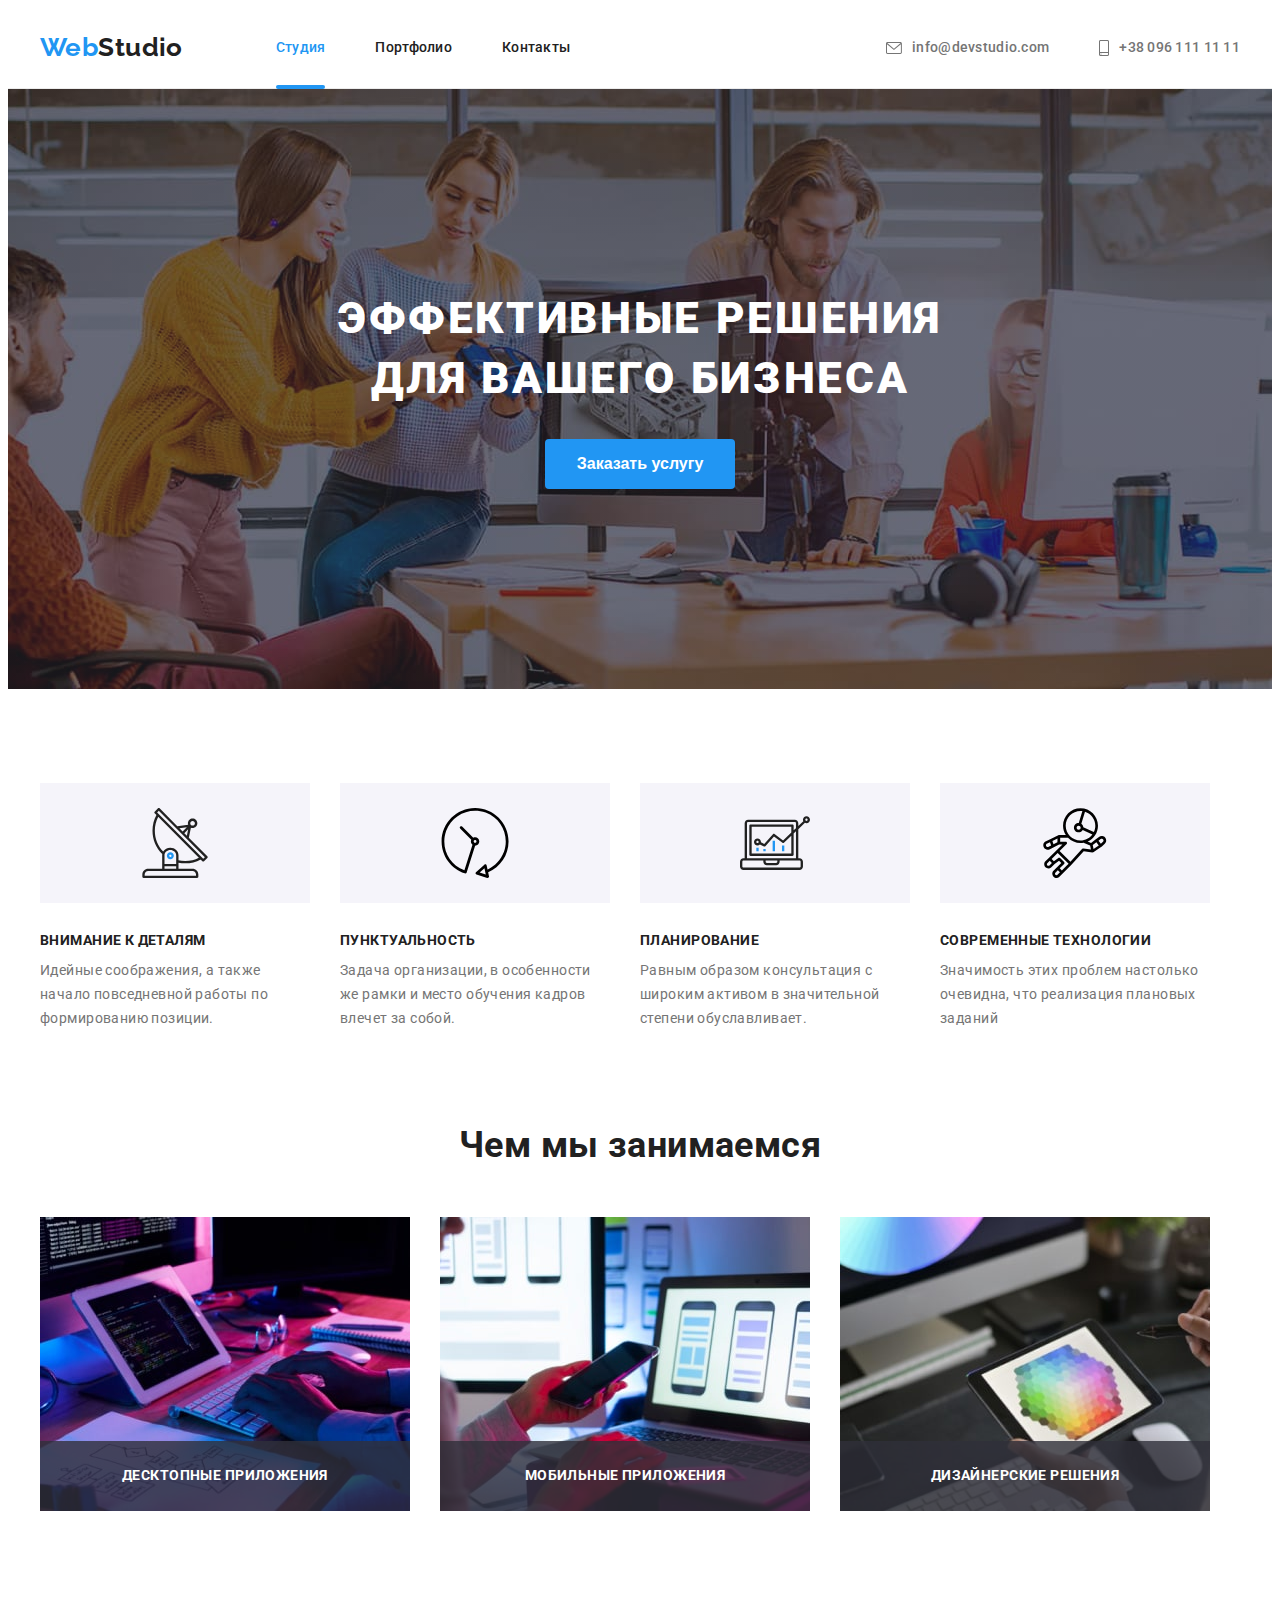
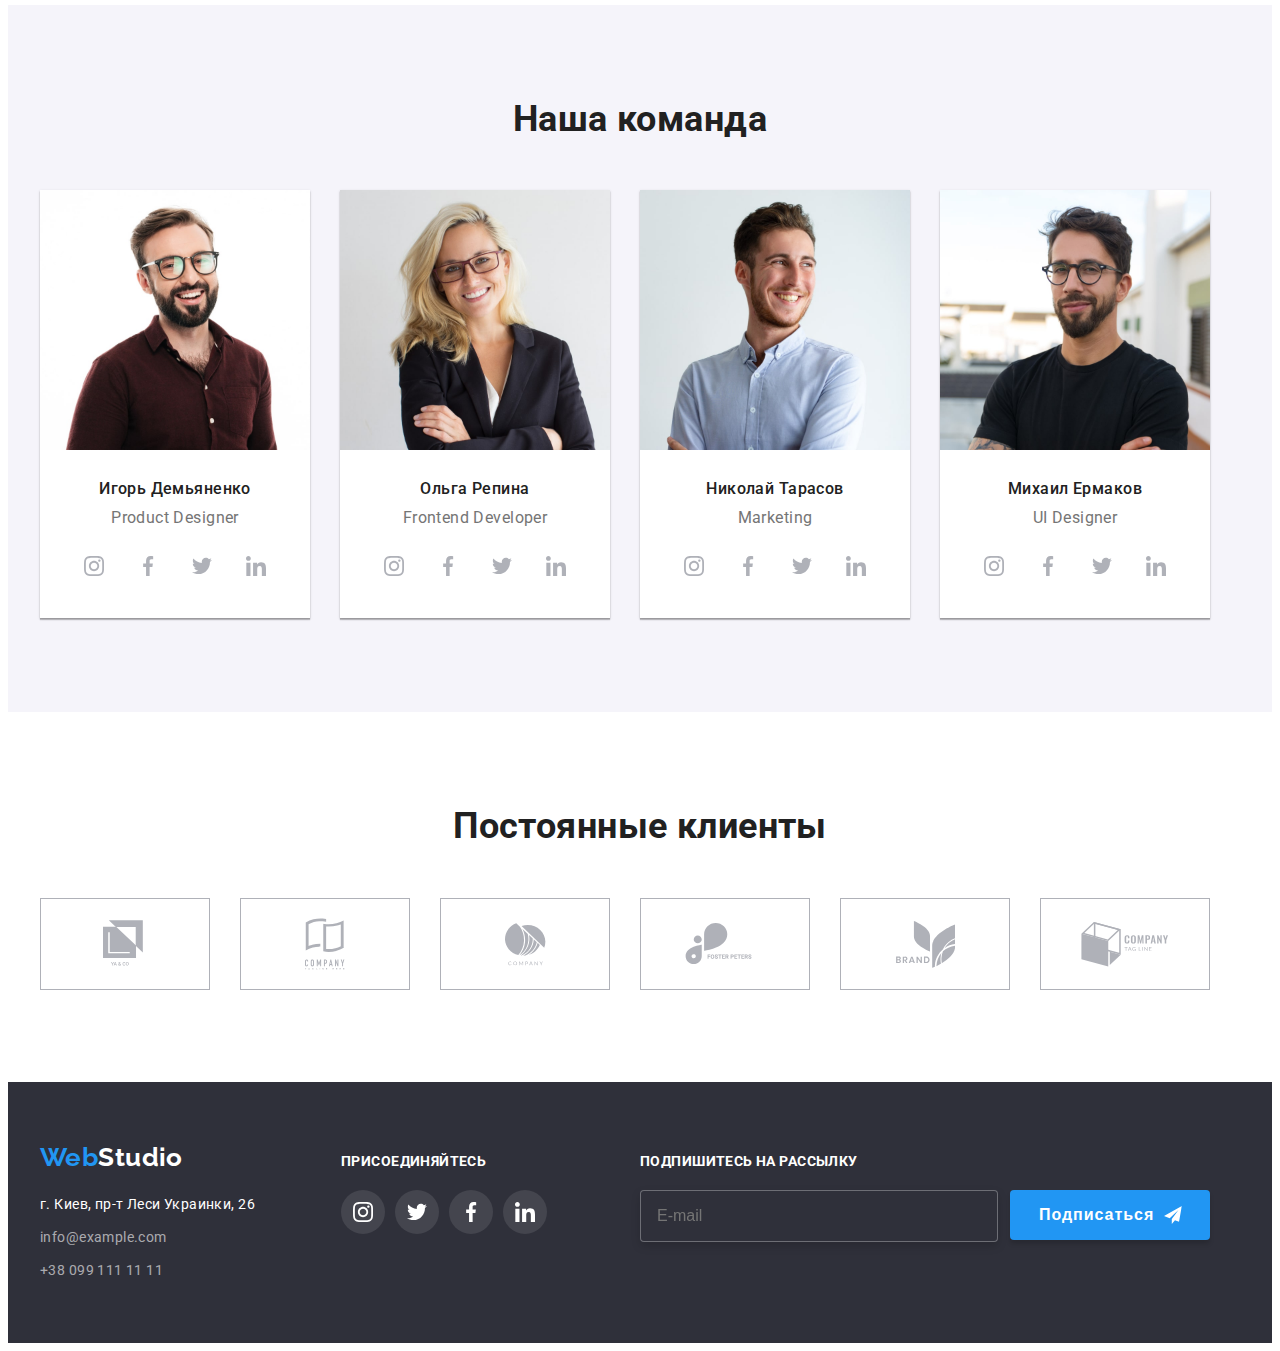
==== index.html @ d93d2fc7 "beginning" ====
<!DOCTYPE html>
<html lang="ru">
  <head>
    <meta charset="UTF-8" />
    <meta name="viewport" content="width=device-width, initial-scale=1.0" />
    <title>Studio</title>
    <link rel="preconnect" href="https://fonts.gstatic.com" />

    <link
      href="https://fonts.googleapis.com/css2?family=Raleway:wght@700&family=Roboto:wght@400;500;700;900&display=swap"
      rel="stylesheet"
    />
    <link
      rel="stylesheet"
      href="https://cdnjs.cloudflare.com/ajax/libs/modern-normalize/1.0.0/modern-normalize.css"
      integrity="sha512-Zx6MlUMKSVJoQ+83OwhdILe8cSEsCzfqThJd7J/VA2UrK6Ctj85p+xzqfyuNXE5B1k25uUdmJ2OzItbBy9GHAQ=="
      crossorigin="anonymous"
    />
    <link rel="stylesheet" href="./css/styles.css" />
  </head>
  <body>
    <header class="header">
      <div class="container common-line">
        <nav class="line">
          <a href="" class="logo">Web<span class="logo-studio">Studio</span></a>
          <ul class="site-nav list">
            <li class="items position">
              <a href="./index.html" class="link active item underline"
                >Студия</a
              >
            </li>
            <li class="items">
              <a href="./portfolio.html" class="link active">Портфолио</a>
            </li>
            <li class="items"><a href="" class="link active">Контакты</a></li>
          </ul>
        </nav>

        <ul class="address-header list">
          <li class="items">
            <a href="mailto:info@devstudio.com" class="address active">
              <svg class="envelope-icon">
                <use href="./svgoptimized/sprite.svg#icon-envelope-hover"></use>
              </svg>
              info@devstudio.com</a
            >
          </li>

          <li class="items">
            <a href="tel:+380961111111" class="address active">
              <svg class="amartphone-icon">
                <use href="./svgoptimized/sprite.svg#icon-smartphone"></use>
              </svg>
              +38 096 111 11 11</a
            >
          </li>
        </ul>
      </div>
    </header>

    <main>
      <!--секция  герой-->
      <div class="overlay">
        <section class="hero">
          <div class="container">
            <div class="hero-padding">
              <h1 class="hero-title">Эффективные решения для вашего бизнеса</h1>

              <button type="button" class="button" data-modal-open>
                Заказать услугу
              </button>
            </div>
          </div>
        </section>
      </div>

      <!--секция со скрытым заголовком/преимущества-->
      <section class="section">
        <div class="container">
          <h2 class="section-title hide">Преимущества</h2>
          <ul class="list features flex-advantage">
            <li class="list-adv">
              <div class="antenna">
                <svg class="antenna-size">
                  <use href="./svgoptimized/sprite.svg#icon-antenna-1"></use>
                </svg>
              </div>
              <h3 class="section-list">Внимание к деталям</h3>
              <p class="content content-advantages">
                Идейные соображения, а также начало повседневной работы по
                формированию позиции.
              </p>
            </li>
            <li class="list-adv">
              <div class="vector">
                <svg class="vector-size">
                  <use href="./svgoptimized/sprite.svg#icon-Vector"></use>
                </svg>
              </div>
              <h3 class="section-list">Пунктуальность</h3>
              <p class="content content-advantages">
                Задача организации, в особенности же рамки и место обучения
                кадров влечет за собой.
              </p>
            </li>
            <li class="list-adv">
              <div class="diagram">
                <svg class="diagram-size">
                  <use href="./svgoptimized/sprite.svg#icon-diagram-1"></use>
                </svg>
              </div>
              <h3 class="section-list">Планирование</h3>
              <p class="content content-advantages">
                Равным образом консультация с широким активом в значительной
                степени обуславливает.
              </p>
            </li>
            <li class="list-adv">
              <div class="Group">
                <svg class="Group-size">
                  <use href="./svgoptimized/sprite.svg#icon-Group"></use>
                </svg>
              </div>
              <h3 class="section-list">Современные технологии</h3>
              <p class="content content-advantages">
                Значимость этих проблем настолько очевидна, что реализация
                плановых заданий
              </p>
            </li>
          </ul>
        </div>
      </section>

      <!--секция,чем мы занимаемся в картинках-->
      <section class="section box-img">
        <div class="container">
          <h2 class="section-title">Чем мы занимаемся</h2>

          <ul class="list features skills">
            <li class="skills-img">
              <div class="before-skills">
                <img
                  src="./imagesoptimized/skills1-min.jpg"
                  alt="набор разметки"
                  width="370"
                />
                <div class="thumb-skills">
                  <h3 class="project-skills">Десктопные приложения</h3>
                </div>
              </div>
            </li>
            <li class="skills-img">
              <div class="before-skills">
                <img
                  src="./imagesoptimized/skills2-min.jpg"
                  alt="оплата услуг через приложение"
                  width="370"
                />
                <div class="thumb-skills">
                  <h3 class="project-skills">Мобильные приложения</h3>
                </div>
              </div>
            </li>
            <li class="skills-img">
              <div class="before-skills">
                <img
                  src="./imagesoptimized/skills3-min.jpg"
                  alt="практика с помощью планшета"
                  width="370"
                />
                <div class="thumb-skills">
                  <h3 class="project-skills">Дизайнерские решения</h3>
                </div>
              </div>
            </li>
          </ul>
        </div>
      </section>

      <!--секция-наша комманда-->
      <section class="section bgc">
        <div class="container">
          <h2 class="section-title">Наша команда</h2>
          <ul class="list features team-flex">
            <li class="team">
              <img
                src="./imagesoptimized/ourteam1-min.jpg"
                alt="Игорь Демьяненко"
                width="270"
              />

              <div class="team-content">
                <h3 class="section-list name">Игорь Демьяненко</h3>
                <p class="content proffesion">Product Designer</p>
                <ul class="network-flex">
                  <li class="margin-flex">
                    <a class="master-flex" href="">
                      <svg class="size-flex">
                        <use
                          href="./svgoptimized/sprite.svg#icon-instagram-2"
                        ></use>
                      </svg>
                    </a>
                  </li>

                  <li class="margin-flex">
                    <a class="master-flex" href="">
                      <svg class="size-flex">
                        <use
                          href="./svgoptimized/sprite.svg#icon-facebook-1"
                        ></use>
                      </svg>
                    </a>
                  </li>

                  <li class="margin-flex">
                    <a class="master-flex" href="">
                      <svg class="size-flex">
                        <use
                          href="./svgoptimized/sprite.svg#icon-twitter-1"
                        ></use>
                      </svg>
                    </a>
                  </li>

                  <li class="margin-flex">
                    <a class="master-flex" href="">
                      <svg class="size-flex">
                        <use
                          href="./svgoptimized/sprite.svg#icon-linkedin-1"
                        ></use>
                      </svg>
                    </a>
                  </li>
                </ul>
              </div>
            </li>

            <li class="team">
              <img
                src="./imagesoptimized/ourteam2-min.jpg"
                alt="Ольга Репина"
                width="270"
              />
              <div class="team-content">
                <h3 class="section-list name">Ольга Репина</h3>
                <p class="content proffesion">Frontend Developer</p>
                <ul class="network-flex">
                  <li class="margin-flex">
                    <a class="master-flex" href="">
                      <svg class="size-flex">
                        <use
                          href="./svgoptimized/sprite.svg#icon-instagram-2"
                        ></use>
                      </svg>
                    </a>
                  </li>

                  <li class="margin-flex">
                    <a class="master-flex" href="">
                      <svg class="size-flex">
                        <use
                          href="./svgoptimized/sprite.svg#icon-facebook-1"
                        ></use>
                      </svg>
                    </a>
                  </li>

                  <li class="margin-flex">
                    <a class="master-flex" href="">
                      <svg class="size-flex">
                        <use
                          href="./svgoptimized/sprite.svg#icon-twitter-1"
                        ></use>
                      </svg>
                    </a>
                  </li>

                  <li class="margin-flex">
                    <a class="master-flex" href="">
                      <svg class="size-flex">
                        <use
                          href="./svgoptimized/sprite.svg#icon-linkedin-1"
                        ></use>
                      </svg>
                    </a>
                  </li>
                </ul>
              </div>
            </li>

            <li class="team">
              <img
                src="./imagesoptimized/ourteam3-min.jpg"
                alt="Николай Тарасов"
                width="270"
              />
              <div class="team-content">
                <h3 class="section-list name">Николай Тарасов</h3>
                <p class="content proffesion">Marketing</p>
                <ul class="network-flex">
                  <li class="margin-flex">
                    <a class="master-flex" href="">
                      <svg class="size-flex">
                        <use
                          href="./svgoptimized/sprite.svg#icon-instagram-2"
                        ></use>
                      </svg>
                    </a>
                  </li>

                  <li class="margin-flex">
                    <a class="master-flex" href="">
                      <svg class="size-flex">
                        <use
                          href="./svgoptimized/sprite.svg#icon-facebook-1"
                        ></use>
                      </svg>
                    </a>
                  </li>

                  <li class="margin-flex">
                    <a class="master-flex" href="">
                      <svg class="size-flex">
                        <use
                          href="./svgoptimized/sprite.svg#icon-twitter-1"
                        ></use>
                      </svg>
                    </a>
                  </li>

                  <li class="margin-flex">
                    <a class="master-flex" href="">
                      <svg class="size-flex">
                        <use
                          href="./svgoptimized/sprite.svg#icon-linkedin-1"
                        ></use>
                      </svg>
                    </a>
                  </li>
                </ul>
              </div>
            </li>

            <li class="team">
              <img
                src="./imagesoptimized/ourteam4-min.jpg"
                alt="Михаил Ермаков"
                width="270"
              />
              <div class="team-content">
                <h3 class="section-list name">Михаил Ермаков</h3>
                <p class="content proffesion">UI Designer</p>
                <ul class="network-flex">
                  <li class="margin-flex">
                    <a class="master-flex" href="">
                      <svg class="size-flex">
                        <use
                          href="./svgoptimized/sprite.svg#icon-instagram-2"
                        ></use>
                      </svg>
                    </a>
                  </li>

                  <li class="margin-flex">
                    <a class="master-flex" href="">
                      <svg class="size-flex">
                        <use
                          href="./svgoptimized/sprite.svg#icon-facebook-1"
                        ></use>
                      </svg>
                    </a>
                  </li>

                  <li class="margin-flex">
                    <a class="master-flex" href="">
                      <svg class="size-flex">
                        <use
                          href="./svgoptimized/sprite.svg#icon-twitter-1"
                        ></use>
                      </svg>
                    </a>
                  </li>

                  <li class="margin-flex">
                    <a class="master-flex" href="">
                      <svg class="size-flex">
                        <use
                          href="./svgoptimized/sprite.svg#icon-linkedin-1"
                        ></use>
                      </svg>
                    </a>
                  </li>
                </ul>
              </div>
            </li>
          </ul>
        </div>
      </section>

      <!--секция-постоянные клиенты-->
      <section class="section">
        <div class="container">
          <h2 class="section-title">Постоянные клиенты</h2>
          <ul class="clients">
            <li class="clients-icon">
              <a href="" class="clients-flex">
                <svg class="svg-flex" width="44" height="49">
                  <use href="./svgoptimized/sprite.svg#icon-logo-1"></use>
                </svg>
              </a>
            </li>
            <li class="clients-icon">
              <a href="" class="clients-flex">
                <svg class="svg-flex" width="40" height="52">
                  <use href="./svgoptimized/sprite.svg#icon-logo-2"></use>
                </svg>
              </a>
            </li>
            <li class="clients-icon">
              <a href="" class="clients-flex">
                <svg class="svg-flex" width="41" height="43">
                  <use href="./svgoptimized/sprite.svg#icon-logo-3"></use>
                </svg>
              </a>
            </li>
            <li class="clients-icon">
              <a href="" class="clients-flex">
                <svg class="svg-flex" width="80" height="42">
                  <use href="./svgoptimized/sprite.svg#icon-logo-4"></use>
                </svg>
              </a>
            </li>
            <li class="clients-icon">
              <a href="" class="clients-flex">
                <svg class="svg-flex" width="59" height="47">
                  <use href="./svgoptimized/sprite.svg#icon-logo-5"></use>
                </svg>
              </a>
            </li>
            <li class="clients-icon">
              <a href="" class="clients-flex">
                <svg class="svg-flex" width="88" height="45">
                  <use href="./svgoptimized/sprite.svg#icon-logo-6"></use>
                </svg>
              </a>
            </li>
          </ul>
        </div>
      </section>
    </main>

    <!--Футер подвал-->
    <footer class="footer">
      <div class="container">
        <div class="ttl-flex">
          <div class="footer-flex">
            <a href="" class="logo"
              >Web<span class="studio-logo">Studio</span></a
            >
            <address class="adress-footer">
              г. Киев, пр-т Леси Украинки, 26
            </address>
            <ul class="list">
              <li class="item">
                <a href="mailto:info@example.com" class="list-footer"
                  >info@example.com</a
                >
              </li>
              <li class="item">
                <a href="tel:+380991111111" class="list-footer"
                  >+38 099 111 11 11</a
                >
              </li>
            </ul>
          </div>

          <div class="join">
            <p class="footer-join">присоединяйтесь</p>
            <ul class="join-list">
              <li class="join-margin">
                <a href="" class="join-master">
                  <svg class="join-size">
                    <use
                      href="./svgoptimized/sprite.svg#icon-instagram-2"
                    ></use>
                  </svg>
                </a>
              </li>
              <li class="join-margin">
                <a href="" class="join-master">
                  <svg class="join-size">
                    <use href="./svgoptimized/sprite.svg#icon-twitter-1"></use>
                  </svg>
                </a>
              </li>
              <li class="join-margin">
                <a href="" class="join-master">
                  <svg class="join-size">
                    <use href="./svgoptimized/sprite.svg#icon-facebook-1"></use>
                  </svg>
                </a>
              </li>
              <li class="join-margin">
                <a href="" class="join-master">
                  <svg class="join-size">
                    <use href="./svgoptimized/sprite.svg#icon-linkedin-1"></use>
                  </svg>
                </a>
              </li>
            </ul>
          </div>

          <form class="mailing-main">
            <b class="mailing">Подпишитесь на рассылку</b>
            <div class="mailing-flex">
              <input
                type="email"
                name="email"
                placeholder="E-mail"
                class="mailing-form"
              />

              <button type="submit" class="button-mailing">
                Подписаться
                <svg class="icon-mailing" width="24" height="24">
                  <use href="./svgoptimized/sprite.svg#icon-icon-send"></use>
                </svg>
              </button>
            </div>
          </form>
        </div>
      </div>
    </footer>
    <!-- модальное окно -->
    <div class="backdrop is-hidden" data-modal>
      <div class="modal">
        <form class="modal-form">
          <p class="modal-paragraph">Оставьте свои данные, мы вам перезвоним</p>

          <div role="group" class="modal-thumb">
            <div class="field-form">
              <label for="name">Имя</label>
              <div class="position-form">
                <input type="text" name="text" id="name" class="border-form" />
                <svg class="name-form" width="12" height="12">
                  <use href="./svgoptimized/sprite.svg#icon-name-form"></use>
                </svg>
              </div>
            </div>

            <div class="field-form">
              <label for="tel">Телефон</label>
              <div class="position-form">
                <svg class="name-form" width="13" height="13">
                  <use href="./svgoptimized/sprite.svg#icon-phone-form"></use>
                </svg>
                <input type="tel" name="tel" id="tel" class="border-form" />
              </div>
            </div>

            <div class="field-form">
              <label for="email">Почта</label>
              <div class="position-form">
                <svg class="name-form" width="15" height="12">
                  <use href="./svgoptimized/sprite.svg#icon-mail-form"></use>
                </svg>
                <input
                  type="email"
                  name="email"
                  id="email"
                  class="border-form"
                />
              </div>
            </div>

            <div class="field-form">
              <label for="comments">Комментарий</label>
              <textarea
                name="comments"
                id="comments"
                rows="6"
                placeholder="Введите текст"
              ></textarea>
            </div>
          </div>
          <div class="agreement-box">
            <input
              type="checkbox"
              name="agreement"
              class="checkbox"
              id="checkbox"
            />
            <label for="checkbox" class="check-mark">
              Соглашаюсь с рассылкой и принимаю
              <a class="agreement-body">Условия договора</a></label
            >
          </div>

          <div class="button-container">
            <button type="submit" class="button-form">Отправить</button>
          </div>
        </form>

        <button class="modal-close" data-modal-close>
          <svg class="close-color" width="18" height="18">
            <use
              href="./svgoptimized/sprite.svg#icon-close-black-18dp-2-1"
            ></use>
          </svg>
        </button>
      </div>
    </div>
    <script src="./js/modal.js"></script>
  </body>
</html>
---- css/styles.css ----
/* ++цвет основного текста  #212121; */
/* ++вторичный текст серый <p>, мейл+тел #757575; */
/*++ адрес прозрачность rgba(255, 255, 255, 0.6); */
/* ++цвет основной надписи белый H1  #FFFFFF; */
/* ++ акцент голубой #2196F3; */
/* ++ вторичный темно-серый background  #2F303A; */
/*  ++вторичный белый background (шапка) #FFFFFF; */
/*  вторичный почти белый background #F5F4FA; */
/*  ++основной background  бело-серый #E5E5E5; */

:root {
  --primary-text-color: #212121;
  --secondary-text-color: #757575;
  --transparent-gray: rgba(255, 255, 255, 0.6);
  --white-hero-color: #ffffff;
  --accent-color: #2196f3;
  --primary-background-wg: #e5e5e5;
  --secondary-bgc-gray: #2f303a;
  --secondary-bgc-white: #ffffff;
  --secondary-bgc-halfwhite: #f5f4fa;
  --border: #ececec;
  --portfolio-border: #eeeeee;
  --hero-bgc-color: #c4c4c4;
  --network-color: #afb1b8;
  --skills-bgc-position: rgba(47, 48, 58, 0.8);
  --form-border-color: rgba(33, 33, 33, 0.2);
  --placeholder-color: rgba(117, 117, 117, 0.5);
  --border-mailing-color: rgba(255, 255, 255, 0.3);

  --backdrop: rgba(0, 0, 0, 0.2);
  --thumb-overlay-color: rgba(33, 150, 243, 0.9);
  --timing-function: cubic-bezier(0.4, 0, 0.2, 1);
}

body {
  background-color: var(--white-hero-color);
  color: var(--primary-text-color);
  font-family: Roboto, sans-serif;
  letter-spacing: 0.03em;
  font-weight: normal;
  font-size: 14px;
}

img {
  display: block;
  max-width: 100%;
  height: auto;
  /* overflow: hidden; */
}

/* подчеркивание */
a {
  text-decoration: none;
}

/* стилизация хедер */
.header {
  background-color: var(--white-hero-color);
}

/* Logo */
.logo {
  color: var(--accent-color);
  font-family: Raleway, sans-serif;
  font-weight: bold;
  font-size: 26px;
  line-height: 1.19;
  display: inline-block;
}
/* сброс точек в списке + margin/padding */
.list {
  list-style: none;
  padding: 0;
  margin: 0;
}

/* навигация сайта, список контактов+span STUDIO */
.site-nav .link,
.logo-studio {
  color: var(--primary-text-color);
}

.list .address {
  color: var(--secondary-text-color);
}

/* flex navigation */
.site-nav {
  display: flex;
  margin-left: 93px;
}

.line {
  display: flex;
}

.site-nav .items {
  margin-right: 50px;
}

.site-nav .items:last-child {
  margin-right: 0;
}

.site-nav .link,
.list .address {
  padding-top: 32px;
  padding-bottom: 32px;
  display: block;

  font-weight: 500;
  line-height: 1.14;
  letter-spacing: 0.02em;
}

.list .active {
  transition-property: color;
  transition-duration: 250ms;
  transition-timing-function: var(--timing-function);
}

.list .active:hover,
.list .active:focus {
  color: var(--accent-color);
}

/* link underline-header */

.position {
  position: relative;
}

.underline::after {
  content: '';
  position: absolute;
  left: 0;
  bottom: -1px;
  display: block;
  width: 100%;
  height: 4px;
  border-radius: 2px;
  background-color: var(--accent-color);
  opacity: 1;

  transition-property: opacity;
  transition-duration: 250ms;
  transition-timing-function: var(--timing-function);
}

/* flex address */
.address-header {
  display: flex;
  margin-left: auto;
  align-items: center;
}

.common-line {
  display: flex;
  align-items: center;
}

.items > .address {
  display: flex;
  align-items: center;
}

.address-header .items {
  margin-right: 50px;
}

.address-header .items:last-child {
  margin-right: 0;
}

.header .item {
  color: var(--accent-color);
}

.border {
  border: 1px solid var(--border);
}
.envelope-icon {
  height: 12px;
  width: 16px;
  margin-right: 10px;
  fill: currentColor;
}

.amartphone-icon {
  height: 16px;
  width: 10px;
  margin-right: 10px;
  fill: currentColor;
}

/* Hero */
.hero {
  padding-top: 200px;
  padding-bottom: 200px;
}

.hero-padding {
  width: 696px;
  text-align: center;
  margin-left: auto;
  margin-right: auto;
}

/* оформление фона Героя */
.overlay {
  height: 600px;
  max-width: 1600px;
  margin-left: auto;
  margin-right: auto;
  background-position: center;
  background-size: cover;
  background-image: linear-gradient(
      to right,
      rgba(54, 56, 67, 0.4),
      rgba(54, 56, 67, 0.4)
    ),
    url('../imagesoptimized/hero\ img.jpg');
  background-color: var(--hero-bgc-color);
  border-top: 1px solid var(--border);
}

/* модальное окно и форма */

.backdrop {
  position: fixed;
  top: 0;
  left: 0;

  width: 100%;
  height: 100%;
  opacity: 1;

  background-color: var(--backdrop);

  transition-property: opacity;
  transition-duration: 250ms;
  transition-timing-function: var(--timing-function);
}

.backdrop.is-hidden {
  opacity: 0;
  pointer-events: none;
}

.modal {
  position: absolute;
  top: 50%;
  left: 50%;
  transform: translate(-50%, -50%) scale(1);

  min-width: 528px;
  min-height: 581px;
  background-color: var(--white-hero-color);
  box-shadow: 0px 1px 3px rgba(0, 0, 0, 0.12), 0px 1px 1px rgba(0, 0, 0, 0.14),
    0px 2px 1px rgba(0, 0, 0, 0.2);
  border-radius: 4px;

  transition-property: transform;
  transition-duration: 250ms;
  transition-timing-function: var(--timing-function);
}

.backdrop.is-hidden .modal {
  transform: scale(0.8) translate(-50%, -50%);
}

.modal-close {
  display: flex;
  justify-content: center;
  align-items: center;

  position: fixed;
  top: 0;
  right: 0;

  width: 30px;
  height: 30px;
  margin-left: auto;
  margin-top: 8px;
  margin-right: 8px;
  border-radius: 50px;
  border: 1px solid rgba(0, 0, 0, 0.1);
  background-color: var(--white-hero-color);
  cursor: pointer;
}

.close-color {
  transition-property: fill;
  transition-duration: 250ms;
  transition-timing-function: var(--timing-function);
}

.close-color:hover,
.close-color:focus {
  fill: var(--accent-color);
}

.modal-form {
  padding: 46px 40px 35px 40px;
}

.modal-thumb {
  width: 100%;
  height: 100%;
}

.modal-paragraph {
  margin-top: 0;
  margin-bottom: 12px;
  font-weight: bold;
  font-size: 20px;
  line-height: 1.15;
  text-align: center;
}

.field-form {
  display: flex;
  flex-direction: column;
  margin-bottom: 10px;
}

.border-form {
  line-height: 16px;
  padding-top: 12px;
  padding-bottom: 12px;
  padding-left: 42px;
  width: 100%;
}

.position-form {
  position: relative;
  width: 100%;
}

.name-form {
  position: absolute;
  top: 50%;
  left: 15px;
  transform: translateY(-50%);
  display: inline-block;

  transition-property: fill;
  transition-duration: 250ms;
  transition-timing-function: var(--timing-function);
}

.field-form label {
  margin-bottom: 4px;
  font-weight: normal;
  font-size: 12px;
  line-height: 1.16;
  letter-spacing: 0.01em;
  color: var(--secondary-text-color);
}

.position-form input {
  margin: 0;
  border-radius: 4px;
  border: 1px solid var(--form-border-color);

  transition-property: border-color;
  transition-duration: 250ms;
  transition-timing-function: var(--timing-function);
}

.field-form textarea {
  padding: 12px 16px;
  border-radius: 4px;
  border: 1px solid var(--form-border-color);
}

.field-form textarea::placeholder {
  color: var(--placeholder-color);

  font-weight: normal;
  font-size: 12px;
  line-height: 1.16;
  letter-spacing: 0.01em;
}

textarea {
  resize: none;

  transition-property: border-color;
  transition-duration: 250ms;
  transition-timing-function: var(--timing-function);
}

.position-form:focus-within > .border-form {
  border-color: var(--accent-color);
  outline: transparent;
}

.position-form:focus-within > .name-form {
  fill: var(--accent-color);
}

.field-form:focus-within > textarea {
  border-color: var(--accent-color);
  outline: transparent;
}

.button-container {
  text-align: center;
  margin: 0 auto;
}

.button-form {
  padding: 10px 55px 10px 56px;

  border-style: none;
  outline: none;
  cursor: pointer;

  background-color: var(--accent-color);
  color: var(--white-hero-color);

  font-weight: bold;
  font-size: 16px;
  line-height: 1.87;
  text-align: center;
  letter-spacing: 0.06em;

  box-shadow: 0px 4px 4px rgba(0, 0, 0, 0.15);
  border-radius: 4px;
}

.agreement-box {
  margin: 0;
  margin-bottom: 32px;
  width: 425px;
  margin-right: auto;
  margin-left: auto;

  /* padding-left: 54px;
  padding-right: 51px; */
}

.agreement-box label {
  font-weight: normal;
  font-size: 14px;
  line-height: 1.71;
}

.agreement-body {
  color: var(--accent-color);
  text-decoration: underline;
  /* border-bottom: 1px solid var(--accent-color); */
  margin-left: 5px;
  cursor: pointer;
}

.checkbox {
  position: absolute;
  width: 1px;
  height: 1px;
  margin: -1px;
  padding: 0;
  overflow: hidden;
  border: 0;
  clip: rect(0 0 0 0);
}

.agreement-box label {
  color: var(--secondary-text-color);
}

.check-mark::before {
  content: '';
  display: inline-block;
  width: 16px;
  height: 15px;
  border: 2px solid var(--primary-text-color);
  border-radius: 2px;
  margin-right: 7px;

  background-color: var(--white-hero-color);

  transition-property: background-color, border-color, border;
  transition-duration: 250ms, 250ms, 250ms;
  transition-timing-function: var(--timing-function), var(--timing-function),
    var(--timing-function);
}

.checkbox:checked + .check-mark::before {
  background-color: var(--accent-color);
  background-image: url(../imagesoptimized/icon\ check.svg);
  background-size: contain;
  background-origin: border-box;
  border-color: var(--accent-color);
}

.check-mark {
  display: flex;
  align-items: center;
}

.check-mark:hover::before,
.check-mark:focus::before {
  border: 2px solid var(--accent-color);
}

/* main container for all project */

.hero .hero-title {
  margin-top: 0;
  margin-bottom: 30px;
  color: var(--white-hero-color);
  font-style: normal;
  font-weight: 900;
  font-size: 44px;
  line-height: 1.36;
  letter-spacing: 0.06em;
  text-transform: uppercase;
}

/* секция */

.bgc {
  background-color: var(--secondary-bgc-halfwhite);
}

.bgc-portfolio {
  background-color: var(--white-hero-color);
}
.section-title {
  margin-top: 0;
  margin-bottom: 0;

  color: var(--primary-text-color);
  font-weight: bold;
  font-size: 36px;
  line-height: 1.16;
  text-align: center;
}

/* отступ от заголовка H2 */
.section .section-title {
  margin-bottom: 50px;
}

/* скрытый заголовок */
.section .hide {
  position: absolute;
  clip: rect(0 0 0 0);
  width: 1px;
  height: 1px;
  margin: -1px;
}

.features .section-list {
  margin-top: 0;
  margin-bottom: 10px;

  font-weight: bold;
  font-size: 14px;
  line-height: 1.14;
  text-transform: uppercase;

  color: var(--primary-text-color);
}

.features .content {
  color: var(--secondary-text-color);
}

/* flex - 2 секция преимущества со скрытым заголовком */
.flex-advantage {
  display: flex;
}

.list-adv {
  width: 270px;

  margin-right: 30px;
}
.list-adv:last-child {
  margin-right: 0;
}

/* обнуление в P */
.content-advantages,
.proffesion {
  line-height: 1.71;
  margin-top: 0;
  margin-bottom: 0;
}

.antenna {
  display: flex;
  justify-content: center;
  align-items: center;

  width: 270px;
  height: 120px;
  margin-bottom: 30px;

  background-color: var(--secondary-bgc-halfwhite);
}

.antenna-size {
  height: 70px;
  width: 70px;
}

.vector {
  display: flex;
  justify-content: center;
  align-items: center;

  width: 270px;
  height: 120px;
  margin-bottom: 30px;

  background-color: var(--secondary-bgc-halfwhite);
}

.vector-size {
  height: 70px;
  width: 70px;
}

.diagram {
  display: flex;
  justify-content: center;
  align-items: center;

  width: 270px;
  height: 120px;
  margin-bottom: 30px;

  background-color: var(--secondary-bgc-halfwhite);
}

.diagram-size {
  height: 70px;
  width: 70px;
}

.Group {
  display: flex;
  justify-content: center;
  align-items: center;

  width: 270px;
  height: 120px;
  margin-bottom: 30px;

  background-color: var(--secondary-bgc-halfwhite);
}

.Group-size {
  height: 70px;
  width: 70px;
}

.all-advantage {
  padding-top: 94px;
  padding-bottom: 94px;
}

/*  секция 3, чем мы занимаемся */
.skills {
  display: flex;
}

.skills-img {
  width: 370px;
  height: 294px;
  margin-right: 30px;
}
.skills-img:last-child {
  margin-right: 0;
}

.section.box-img {
  padding-top: 0px;
  padding-bottom: 94px;
}

.skills-img {
  position: relative;
}

.project-skills {
  display: flex;
  justify-content: center;
  align-items: center;
  height: 70px;
  width: 100%;
  margin: 0;

  font-weight: bold;
  font-size: 14px;
  line-height: 1.14;
  text-align: center;
  text-transform: uppercase;
  color: var(--white-hero-color);
}

.thumb-skills {
  position: absolute;
  bottom: 0;
  left: 0;
  width: 100%;
  height: 70px;
  background-color: var(--skills-bgc-position);
}

/* секция 4 - наша комманда */
.team-flex {
  display: flex;
}
.team {
  width: 270px;
  height: 428px;
  margin-right: 30px;
  background-color: var(--secondary-bgc-white);

  box-shadow: 0px 1px 3px rgba(0, 0, 0, 0.12), 0px 1px 1px rgba(0, 0, 0, 0.14),
    0px 2px 1px rgba(0, 0, 0, 0.2);
}
.team:last-child {
  margin-right: 0;
}

.name,
.proffesion {
  font-size: 16px;
  line-height: 1.18;
  text-align: center;
}
.team-content > .name {
  font-weight: 500;

  font-size: 16px;
  line-height: 1.18;
  text-transform: none;
}

.team-content {
  padding-top: 30px;
  padding-bottom: 30px;
  height: 168px;

  border-radius: 4px;
}

.proffesion {
  font-weight: normal;
  margin-bottom: 16px;
}

.network-flex {
  display: flex;
  justify-content: center;
  list-style: none;
  padding: 0;
}

.size-flex {
  width: 20px;
  height: 20px;
  text-align: center;
  margin: 0;
}

.master-flex {
  display: flex;
  justify-content: center;
  align-items: center;
  border-radius: 50%;

  width: 100%;
  height: 100%;

  background-color: var(--white-hero-color);
  fill: var(--network-color);

  transition-property: background-color, fill;
  transition-duration: 250ms, 250ms;
  transition-timing-function: var(--timing-function), var(--timing-function);
}

.master-flex:focus,
.master-flex:hover {
  background-color: var(--accent-color);
  fill: var(--secondary-bgc-white);
}

.margin-flex {
  display: flex;
  justify-content: center;
  text-align: center;
  margin-right: 10px;

  width: 44px;
  height: 44px;
}
.margin-flex:last-child {
  margin-right: 0px;
}

/*секция - постоянные клиенты */

.clients {
  display: flex;
  margin: 0;
  padding: 0;
  list-style: none;
}

.clients-icon {
  width: 170px;
  height: 90px;

  margin-right: 30px;
}

.clients-icon:last-child {
  margin-right: 0;
}

.clients-flex {
  display: flex;
  justify-content: center;
  align-items: center;

  height: 100%;
  fill: var(--network-color);
  border: 1px solid var(--network-color);

  transition-property: border-color, fill;
  transition-duration: 250ms, 250ms;
  transition-timing-function: var(--timing-function), var(--timing-function);
}

.clients-flex:hover,
.clients-flex:focus {
  border-color: var(--accent-color);
  fill: var(--accent-color);
}

.svg-flex {
  display: flex;
  justify-content: center;
  align-items: center;
}

/* портфолио - кнопки */
.tip-line {
  display: flex;
  margin-bottom: 34px;
}

.tip-line.center {
  justify-content: center;
}

.tip {
  margin-right: 8px;
}

.tip:last-child {
  margin-right: 0;
}

/* Button */
.button {
  padding: 10px 32px;
  border-style: none;
  outline: none;
  cursor: pointer;

  background-color: var(--accent-color);
  color: var(--white-hero-color);
  font-weight: bold;
  font-size: 16px;
  line-height: 1.87;
  border-radius: 4px;
}

.list > .tip:last-child {
  margin-bottom: 34px;
}

.section .filter:hover,
.section .filter:focus {
  background-color: var(--accent-color);
  color: var(--white-hero-color);

  box-shadow: 0px 3px 1px rgba(0, 0, 0, 0.1), 0px 1px 2px rgba(0, 0, 0, 0.08),
    0px 2px 2px rgba(0, 0, 0, 0.12);
}

.list .filter {
  font-weight: 500;
  font-size: 16px;
  line-height: 1.62;
  text-align: center;

  border-radius: 4px;
  padding: 6px 22px;
  cursor: pointer;

  border-style: none;
  outline: none;

  transition-property: background-color, color;
  transition-duration: 250ms, 250ms;
  transition-timing-function: var(--timing-function), var(--timing-function);
}

.list .projects {
  font-weight: bold;
  font-size: 18px;
  line-height: 2;
  letter-spacing: 0.06em;
  text-transform: none;
  margin-bottom: 4px;
}

.list .filter-name {
  margin-top: 0;
  margin-bottom: 0px;

  font-size: 16px;
  line-height: 1.87;
}

/* портфолио - сетка */
.table-container {
  display: flex;
  flex-wrap: wrap;
}

.table-block {
  display: block;
  transition-property: box-shadow;
  transition-duration: 250ms;
  transition-timing-function: var(--timing-function);
}

.table-block:hover,
.table-block:focus {
  box-shadow: 0px 1px 1px rgba(0, 0, 0, 0.12), 0px 4px 4px rgba(0, 0, 0, 0.06),
    1px 4px 6px rgba(0, 0, 0, 0.16);
}

.table-element {
  width: calc((100% - 60px) / 3);
  margin-bottom: 30px;
  margin-right: 30px;
}

.table-element:nth-child(3n) {
  margin-right: 0;
}

.table-element:nth-last-child(-n + 3) {
  margin-bottom: 0;
}

.card-content {
  padding: 20px 24px;
  height: 110px;
  border-right: 1px solid var(--portfolio-border);
  border-bottom: 1px solid var(--portfolio-border);
  border-left: 1px solid var(--portfolio-border);
}

/* Портфолио оверлей */
.overlay-thumb {
  position: relative;
  overflow: hidden;
}

.overlay-text {
  position: absolute;
  top: 50%;
  left: 50%;
  transform: translate(-50%, -50%);
  width: 100%;
  padding: 63px 24px;
  margin: 0;

  font-weight: normal;
  font-size: 18px;
  line-height: 1.55;
  color: var(--white-hero-color);
}

.overlay-transform {
  position: absolute;
  width: 100%;
  height: 100%;
  top: 100%;
  left: 0;
  background-color: var(--thumb-overlay-color);
  transform: translateY(0);

  transition-property: transform;
  transition-duration: 250ms;
  transition-timing-function: var(--timing-function);
}

.table-block:hover .overlay-transform,
.table-block:focus .overlay-transform {
  transform: translateY(-100%);
}

/* footer */
.footer {
  background-color: var(--secondary-bgc-gray);
  padding-top: 60px;
  padding-bottom: 60px;
}

.footer .studio-logo {
  color: var(--white-hero-color);
}

.footer .adress-footer {
  color: var(--white-hero-color);
  font-style: normal;
}

.footer .logo {
  margin-bottom: 20px;
}

.footer-padding {
  padding-bottom: 60px;
}

.footer .adress-footer,
.footer .list-footer {
  display: block;
  line-height: 1.71;
}

.footer .adress-footer {
  margin-bottom: 9px;
}

.footer .item {
  margin-bottom: 9px;
}

.footer .item:last-child {
  margin-bottom: 0;
}

.footer .list-footer {
  color: var(--transparent-gray);

  transition-property: color;
  transition-duration: 250ms;
  transition-timing-function: var(--timing-function);
}

.footer .list-footer:hover,
.footer .list-footer:focus {
  color: var(--accent-color);
}

/* футер  - join */
.footer-join,
.mailing {
  margin: 0 0 20px 0;

  font-weight: bold;
  font-size: 14px;
  line-height: 1.14;

  color: var(--white-hero-color);
  text-transform: uppercase;
}
.join {
  margin-right: 93px;
}

.join-size {
  width: 20px;
  height: 20px;
}

.join-master {
  display: flex;
  justify-content: center;
  align-items: center;
  max-width: 100%;
  width: 44px;
  height: 44px;
  border-radius: 50%;
  fill: var(--secondary-bgc-white);
  background: rgba(255, 255, 255, 0.1);

  transition-property: background-color;
  transition-duration: 250ms;
  transition-timing-function: var(--timing-function);
}

.join-master:hover,
.join-master:focus {
  background-color: var(--accent-color);
}

.join-list {
  display: flex;
  padding: 0;
  margin: 0;
  list-style: none;
}

.ttl-flex {
  display: flex;
  align-items: baseline;
  width: 100%;

  /* margin-right: auto; */
  padding: 0;
  margin: 0;
}

.footer-flex {
  margin-right: 70px;
  width: 231px;
}

.join-margin {
  margin-right: 10px;
}

.join-margin:last-child {
  margin-right: 0;
}

/* Подписаться на рассылку */

.mailing-form {
  padding: 15px 0 15px 16px;
  margin-right: 12px;
  width: 358px;
  font-weight: normal;
  font-size: 16px;
  line-height: 1.25;
  align-items: center;
  color: var(--transparent-gray);
  background-color: var(--secondary-bgc-gray);

  border: 1px solid var(--border-mailing-color);
  filter: drop-shadow(0px 4px 4px rgba(0, 0, 0, 0.15));
  border-radius: 4px;
}

.mailing-flex {
  display: flex;
  margin-top: 20px;
}

.mailing-main {
  width: 570px;
  height: 86px;
}

.button-mailing {
  display: flex;
  justify-content: center;

  padding-top: 10px;
  padding-bottom: 10px;
  padding-left: 29px;
  padding-right: 28px;
  width: 200px;
  height: 50px;

  font-weight: bold;
  font-size: 16px;
  line-height: 1.87;
  align-items: center;
  text-align: center;
  letter-spacing: 0.06em;

  background-color: var(--accent-color);
  color: var(--white-hero-color);

  box-shadow: 0px 4px 4px rgba(0, 0, 0, 0.15);
  border-radius: 4px;
  cursor: pointer;
  border-style: none;
  outline: none;
}

.icon-mailing {
  margin-left: 10px;
}

/* geometry styles */

.container {
  margin-left: auto;
  margin-right: auto;
  width: 1200px;
  padding-left: 15px;
  padding-right: 15px;
}

.section {
  padding-top: 94px;
  padding-bottom: 94px;
}

.header .logo {
  display: block;
  padding-top: 24px;
  padding-bottom: 25px;
}
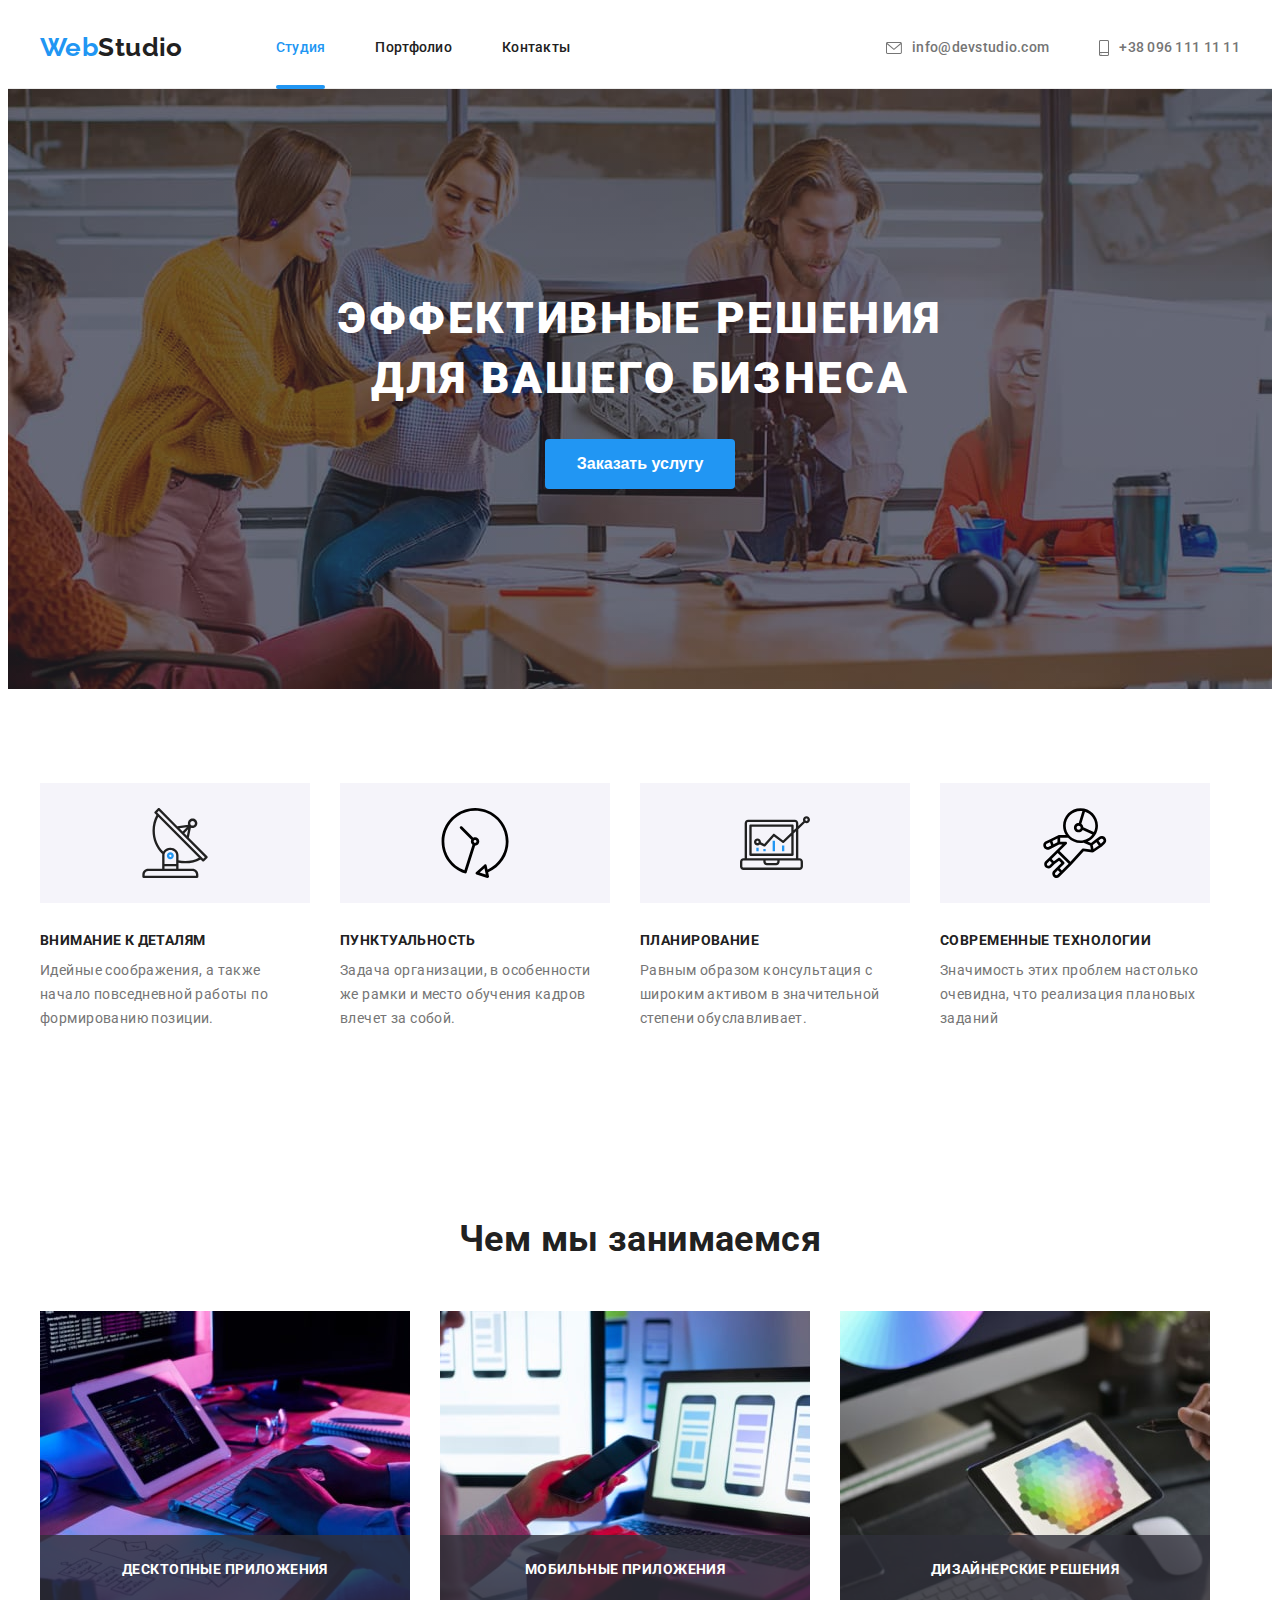
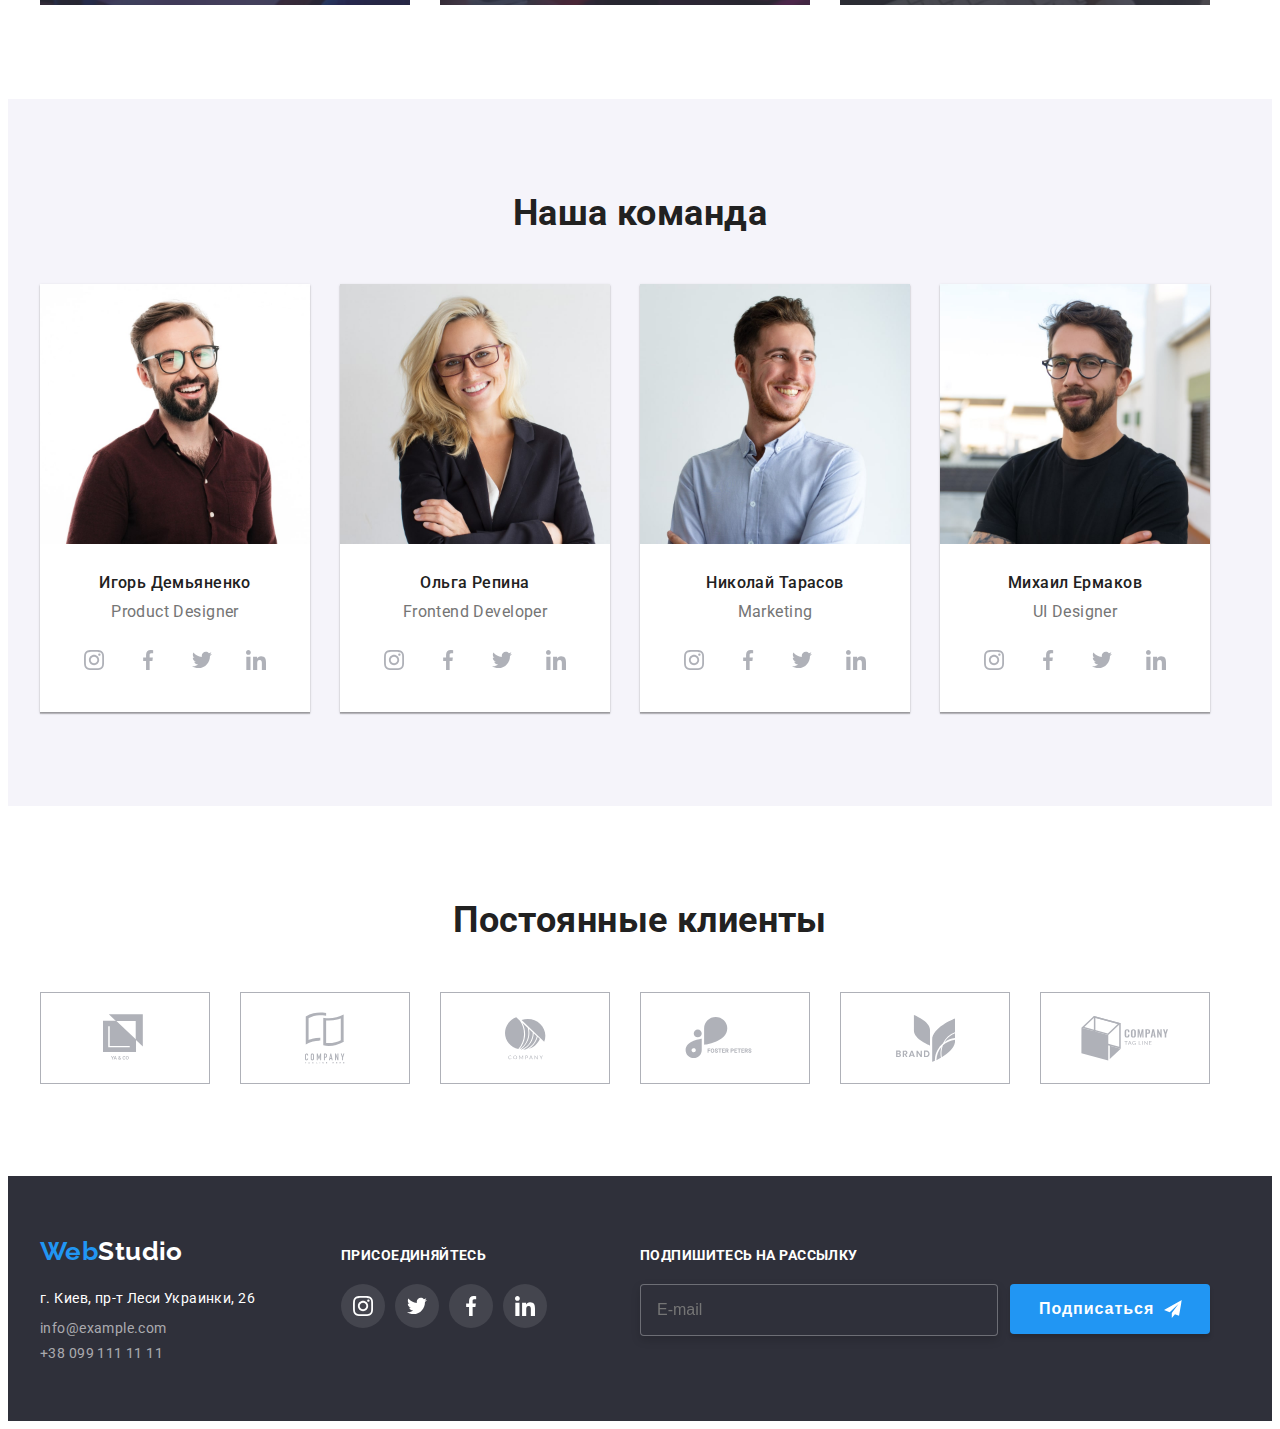
==== commit 81f256aa: "hw-bem" ====
--- a/index.html
+++ b/index.html
@@ -22,23 +22,38 @@
     <header class="header">
       <div class="container common-line">
         <nav class="line">
-          <a href="" class="logo">Web<span class="logo-studio">Studio</span></a>
+          <a href="" class="logo"
+            >Web<span class="logo__studio">Studio</span></a
+          >
           <ul class="site-nav list">
-            <li class="items position">
-              <a href="./index.html" class="link active item underline"
+            <li class="site-nav__items site-nav__items--positioned">
+              <a
+                href="./index.html"
+                class="site-nav__link site-nav__link--active site-nav__link--underlined"
                 >Студия</a
               >
             </li>
-            <li class="items">
-              <a href="./portfolio.html" class="link active">Портфолио</a>
-            </li>
-            <li class="items"><a href="" class="link active">Контакты</a></li>
+            <li class="site-nav__items">
+              <a
+                href="./portfolio.html"
+                class="site-nav__link site-nav__link--active"
+                >Портфолио</a
+              >
+            </li>
+            <li class="site-nav__items">
+              <a href="" class="site-nav__link site-nav__link--active"
+                >Контакты</a
+              >
+            </li>
           </ul>
         </nav>
 
-        <ul class="address-header list">
-          <li class="items">
-            <a href="mailto:info@devstudio.com" class="address active">
+        <ul class="header-contacts list">
+          <li class="header-contacts__items">
+            <a
+              href="mailto:info@devstudio.com"
+              class="header-contacts__address header-contacts__address--active"
+            >
               <svg class="envelope-icon">
                 <use href="./svgoptimized/sprite.svg#icon-envelope-hover"></use>
               </svg>
@@ -46,8 +61,11 @@
             >
           </li>
 
-          <li class="items">
-            <a href="tel:+380961111111" class="address active">
+          <li class="header-contacts__items">
+            <a
+              href="tel:+380961111111"
+              class="header-contacts__address header-contacts__address--active"
+            >
               <svg class="amartphone-icon">
                 <use href="./svgoptimized/sprite.svg#icon-smartphone"></use>
               </svg>
@@ -63,8 +81,10 @@
       <div class="overlay">
         <section class="hero">
           <div class="container">
-            <div class="hero-padding">
-              <h1 class="hero-title">Эффективные решения для вашего бизнеса</h1>
+            <div class="hero__centering">
+              <h1 class="hero__title">
+                Эффективные решения для вашего бизнеса
+              </h1>
 
               <button type="button" class="button" data-modal-open>
                 Заказать услугу
@@ -78,51 +98,51 @@
       <section class="section">
         <div class="container">
           <h2 class="section-title hide">Преимущества</h2>
-          <ul class="list features flex-advantage">
-            <li class="list-adv">
+          <ul class="list advantages-flex">
+            <li class="list__advantages">
               <div class="antenna">
-                <svg class="antenna-size">
+                <svg class="antenna__size">
                   <use href="./svgoptimized/sprite.svg#icon-antenna-1"></use>
                 </svg>
               </div>
-              <h3 class="section-list">Внимание к деталям</h3>
-              <p class="content content-advantages">
+              <h3 class="list__title--third">Внимание к деталям</h3>
+              <p class="list__content--describing">
                 Идейные соображения, а также начало повседневной работы по
                 формированию позиции.
               </p>
             </li>
-            <li class="list-adv">
+            <li class="list__advantages">
               <div class="vector">
-                <svg class="vector-size">
+                <svg class="vector__size">
                   <use href="./svgoptimized/sprite.svg#icon-Vector"></use>
                 </svg>
               </div>
-              <h3 class="section-list">Пунктуальность</h3>
-              <p class="content content-advantages">
+              <h3 class="list__title--third">Пунктуальность</h3>
+              <p class="list__content--describing">
                 Задача организации, в особенности же рамки и место обучения
                 кадров влечет за собой.
               </p>
             </li>
-            <li class="list-adv">
+            <li class="list__advantages">
               <div class="diagram">
-                <svg class="diagram-size">
+                <svg class="diagram__size">
                   <use href="./svgoptimized/sprite.svg#icon-diagram-1"></use>
                 </svg>
               </div>
-              <h3 class="section-list">Планирование</h3>
-              <p class="content content-advantages">
+              <h3 class="list__title--third">Планирование</h3>
+              <p class="list__content--describing">
                 Равным образом консультация с широким активом в значительной
                 степени обуславливает.
               </p>
             </li>
-            <li class="list-adv">
+            <li class="list__advantages">
               <div class="Group">
-                <svg class="Group-size">
+                <svg class="Group__size">
                   <use href="./svgoptimized/sprite.svg#icon-Group"></use>
                 </svg>
               </div>
-              <h3 class="section-list">Современные технологии</h3>
-              <p class="content content-advantages">
+              <h3 class="list__title--third">Современные технологии</h3>
+              <p class="list__content--describing">
                 Значимость этих проблем настолько очевидна, что реализация
                 плановых заданий
               </p>
@@ -132,44 +152,44 @@
       </section>
 
       <!--секция,чем мы занимаемся в картинках-->
-      <section class="section box-img">
+      <section class="service-img section">
         <div class="container">
           <h2 class="section-title">Чем мы занимаемся</h2>
 
-          <ul class="list features skills">
-            <li class="skills-img">
-              <div class="before-skills">
+          <ul class="skills list">
+            <li class="skills__img">
+              <div>
                 <img
                   src="./imagesoptimized/skills1-min.jpg"
                   alt="набор разметки"
                   width="370"
                 />
-                <div class="thumb-skills">
-                  <h3 class="project-skills">Десктопные приложения</h3>
+                <div class="skills__thumb">
+                  <h3 class="skills__project">Десктопные приложения</h3>
                 </div>
               </div>
             </li>
-            <li class="skills-img">
-              <div class="before-skills">
+            <li class="skills__img">
+              <div>
                 <img
                   src="./imagesoptimized/skills2-min.jpg"
                   alt="оплата услуг через приложение"
                   width="370"
                 />
-                <div class="thumb-skills">
-                  <h3 class="project-skills">Мобильные приложения</h3>
+                <div class="skills__thumb">
+                  <h3 class="skills__project">Мобильные приложения</h3>
                 </div>
               </div>
             </li>
-            <li class="skills-img">
-              <div class="before-skills">
+            <li class="skills__img">
+              <div>
                 <img
                   src="./imagesoptimized/skills3-min.jpg"
                   alt="практика с помощью планшета"
                   width="370"
                 />
-                <div class="thumb-skills">
-                  <h3 class="project-skills">Дизайнерские решения</h3>
+                <div class="skills__thumb">
+                  <h3 class="skills__project">Дизайнерские решения</h3>
                 </div>
               </div>
             </li>
@@ -178,24 +198,26 @@
       </section>
 
       <!--секция-наша комманда-->
-      <section class="section bgc">
+      <section class="section bgc-team">
         <div class="container">
           <h2 class="section-title">Наша команда</h2>
-          <ul class="list features team-flex">
-            <li class="team">
+          <ul class="team-workers list">
+            <li class="team-workers__portfolio">
               <img
                 src="./imagesoptimized/ourteam1-min.jpg"
                 alt="Игорь Демьяненко"
                 width="270"
               />
 
-              <div class="team-content">
-                <h3 class="section-list name">Игорь Демьяненко</h3>
-                <p class="content proffesion">Product Designer</p>
-                <ul class="network-flex">
-                  <li class="margin-flex">
-                    <a class="master-flex" href="">
-                      <svg class="size-flex">
+              <div class="team-workers__profile">
+                <h3 class="team-workers__name list__title--third">
+                  Игорь Демьяненко
+                </h3>
+                <p class="team-workers__position">Product Designer</p>
+                <ul class="team-workers__network">
+                  <li class="team-workers__network--centered">
+                    <a class="team-workers__network--transition" href="">
+                      <svg class="team-workers__icon">
                         <use
                           href="./svgoptimized/sprite.svg#icon-instagram-2"
                         ></use>
@@ -203,9 +225,9 @@
                     </a>
                   </li>
 
-                  <li class="margin-flex">
-                    <a class="master-flex" href="">
-                      <svg class="size-flex">
+                  <li class="team-workers__network--centered">
+                    <a class="team-workers__network--transition" href="">
+                      <svg class="team-workers__icon">
                         <use
                           href="./svgoptimized/sprite.svg#icon-facebook-1"
                         ></use>
@@ -213,9 +235,9 @@
                     </a>
                   </li>
 
-                  <li class="margin-flex">
-                    <a class="master-flex" href="">
-                      <svg class="size-flex">
+                  <li class="team-workers__network--centered">
+                    <a class="team-workers__network--transition" href="">
+                      <svg class="team-workers__icon">
                         <use
                           href="./svgoptimized/sprite.svg#icon-twitter-1"
                         ></use>
@@ -223,9 +245,9 @@
                     </a>
                   </li>
 
-                  <li class="margin-flex">
-                    <a class="master-flex" href="">
-                      <svg class="size-flex">
+                  <li class="team-workers__network--centered">
+                    <a class="team-workers__network--transition" href="">
+                      <svg class="team-workers__icon">
                         <use
                           href="./svgoptimized/sprite.svg#icon-linkedin-1"
                         ></use>
@@ -236,19 +258,21 @@
               </div>
             </li>
 
-            <li class="team">
+            <li class="team-workers__portfolio">
               <img
                 src="./imagesoptimized/ourteam2-min.jpg"
                 alt="Ольга Репина"
                 width="270"
               />
-              <div class="team-content">
-                <h3 class="section-list name">Ольга Репина</h3>
-                <p class="content proffesion">Frontend Developer</p>
-                <ul class="network-flex">
-                  <li class="margin-flex">
-                    <a class="master-flex" href="">
-                      <svg class="size-flex">
+              <div class="team-workers__profile">
+                <h3 class="team-workers__name list__title--third">
+                  Ольга Репина
+                </h3>
+                <p class="team-workers__position">Frontend Developer</p>
+                <ul class="team-workers__network">
+                  <li class="team-workers__network--centered">
+                    <a class="team-workers__network--transition" href="">
+                      <svg class="team-workers__icon">
                         <use
                           href="./svgoptimized/sprite.svg#icon-instagram-2"
                         ></use>
@@ -256,9 +280,9 @@
                     </a>
                   </li>
 
-                  <li class="margin-flex">
-                    <a class="master-flex" href="">
-                      <svg class="size-flex">
+                  <li class="team-workers__network--centered">
+                    <a class="team-workers__network--transition" href="">
+                      <svg class="team-workers__icon">
                         <use
                           href="./svgoptimized/sprite.svg#icon-facebook-1"
                         ></use>
@@ -266,9 +290,9 @@
                     </a>
                   </li>
 
-                  <li class="margin-flex">
-                    <a class="master-flex" href="">
-                      <svg class="size-flex">
+                  <li class="team-workers__network--centered">
+                    <a class="team-workers__network--transition" href="">
+                      <svg class="team-workers__icon">
                         <use
                           href="./svgoptimized/sprite.svg#icon-twitter-1"
                         ></use>
@@ -276,9 +300,9 @@
                     </a>
                   </li>
 
-                  <li class="margin-flex">
-                    <a class="master-flex" href="">
-                      <svg class="size-flex">
+                  <li class="team-workers__network--centered">
+                    <a class="team-workers__network--transition" href="">
+                      <svg class="team-workers__icon">
                         <use
                           href="./svgoptimized/sprite.svg#icon-linkedin-1"
                         ></use>
@@ -289,19 +313,21 @@
               </div>
             </li>
 
-            <li class="team">
+            <li class="team-workers__portfolio">
               <img
                 src="./imagesoptimized/ourteam3-min.jpg"
                 alt="Николай Тарасов"
                 width="270"
               />
-              <div class="team-content">
-                <h3 class="section-list name">Николай Тарасов</h3>
-                <p class="content proffesion">Marketing</p>
-                <ul class="network-flex">
-                  <li class="margin-flex">
-                    <a class="master-flex" href="">
-                      <svg class="size-flex">
+              <div class="team-workers__profile">
+                <h3 class="team-workers__name list__title--third">
+                  Николай Тарасов
+                </h3>
+                <p class="team-workers__position">Marketing</p>
+                <ul class="team-workers__network">
+                  <li class="team-workers__network--centered">
+                    <a class="team-workers__network--transition" href="">
+                      <svg class="team-workers__icon">
                         <use
                           href="./svgoptimized/sprite.svg#icon-instagram-2"
                         ></use>
@@ -309,9 +335,9 @@
                     </a>
                   </li>
 
-                  <li class="margin-flex">
-                    <a class="master-flex" href="">
-                      <svg class="size-flex">
+                  <li class="team-workers__network--centered">
+                    <a class="team-workers__network--transition" href="">
+                      <svg class="team-workers__icon">
                         <use
                           href="./svgoptimized/sprite.svg#icon-facebook-1"
                         ></use>
@@ -319,9 +345,9 @@
                     </a>
                   </li>
 
-                  <li class="margin-flex">
-                    <a class="master-flex" href="">
-                      <svg class="size-flex">
+                  <li class="team-workers__network--centered">
+                    <a class="team-workers__network--transition" href="">
+                      <svg class="team-workers__icon">
                         <use
                           href="./svgoptimized/sprite.svg#icon-twitter-1"
                         ></use>
@@ -329,9 +355,9 @@
                     </a>
                   </li>
 
-                  <li class="margin-flex">
-                    <a class="master-flex" href="">
-                      <svg class="size-flex">
+                  <li class="team-workers__network--centered">
+                    <a class="team-workers__network--transition" href="">
+                      <svg class="team-workers__icon">
                         <use
                           href="./svgoptimized/sprite.svg#icon-linkedin-1"
                         ></use>
@@ -342,19 +368,21 @@
               </div>
             </li>
 
-            <li class="team">
+            <li class="team-workers__portfolio">
               <img
                 src="./imagesoptimized/ourteam4-min.jpg"
                 alt="Михаил Ермаков"
                 width="270"
               />
-              <div class="team-content">
-                <h3 class="section-list name">Михаил Ермаков</h3>
-                <p class="content proffesion">UI Designer</p>
-                <ul class="network-flex">
-                  <li class="margin-flex">
-                    <a class="master-flex" href="">
-                      <svg class="size-flex">
+              <div class="team-workers__profile">
+                <h3 class="team-workers__name list__title--third">
+                  Михаил Ермаков
+                </h3>
+                <p class="team-workers__position">UI Designer</p>
+                <ul class="team-workers__network">
+                  <li class="team-workers__network--centered">
+                    <a class="team-workers__network--transition" href="">
+                      <svg class="team-workers__icon">
                         <use
                           href="./svgoptimized/sprite.svg#icon-instagram-2"
                         ></use>
@@ -362,9 +390,9 @@
                     </a>
                   </li>
 
-                  <li class="margin-flex">
-                    <a class="master-flex" href="">
-                      <svg class="size-flex">
+                  <li class="team-workers__network--centered">
+                    <a class="team-workers__network--transition" href="">
+                      <svg class="team-workers__icon">
                         <use
                           href="./svgoptimized/sprite.svg#icon-facebook-1"
                         ></use>
@@ -372,9 +400,9 @@
                     </a>
                   </li>
 
-                  <li class="margin-flex">
-                    <a class="master-flex" href="">
-                      <svg class="size-flex">
+                  <li class="team-workers__network--centered">
+                    <a class="team-workers__network--transition" href="">
+                      <svg class="team-workers__icon">
                         <use
                           href="./svgoptimized/sprite.svg#icon-twitter-1"
                         ></use>
@@ -382,9 +410,9 @@
                     </a>
                   </li>
 
-                  <li class="margin-flex">
-                    <a class="master-flex" href="">
-                      <svg class="size-flex">
+                  <li class="team-workers__network--centered">
+                    <a class="team-workers__network--transition" href="">
+                      <svg class="team-workers__icon">
                         <use
                           href="./svgoptimized/sprite.svg#icon-linkedin-1"
                         ></use>
@@ -456,19 +484,19 @@
         <div class="ttl-flex">
           <div class="footer-flex">
             <a href="" class="logo"
-              >Web<span class="studio-logo">Studio</span></a
+              >Web<span class="logo__studio--white">Studio</span></a
             >
             <address class="adress-footer">
               г. Киев, пр-т Леси Украинки, 26
             </address>
-            <ul class="list">
-              <li class="item">
-                <a href="mailto:info@example.com" class="list-footer"
+            <ul class="list footer-address">
+              <li class="footer-address__item">
+                <a href="mailto:info@example.com" class="footer-address__link"
                   >info@example.com</a
                 >
               </li>
-              <li class="item">
-                <a href="tel:+380991111111" class="list-footer"
+              <li class="footer-address__item">
+                <a href="tel:+380991111111" class="footer-address__link"
                   >+38 099 111 11 11</a
                 >
               </li>
--- a/css/styles.css
+++ b/css/styles.css
@@ -75,12 +75,12 @@
 }
 
 /* навигация сайта, список контактов+span STUDIO */
-.site-nav .link,
-.logo-studio {
+.site-nav__link,
+.logo__studio {
   color: var(--primary-text-color);
 }
 
-.list .address {
+.header-contacts__address {
   color: var(--secondary-text-color);
 }
 
@@ -94,16 +94,16 @@
   display: flex;
 }
 
-.site-nav .items {
+.site-nav__items {
   margin-right: 50px;
 }
 
-.site-nav .items:last-child {
+.site-nav__items:last-child {
   margin-right: 0;
 }
 
-.site-nav .link,
-.list .address {
+.site-nav__link,
+.header-contacts__address {
   padding-top: 32px;
   padding-bottom: 32px;
   display: block;
@@ -113,24 +113,39 @@
   letter-spacing: 0.02em;
 }
 
-.list .active {
+.site-nav__link--active {
   transition-property: color;
   transition-duration: 250ms;
   transition-timing-function: var(--timing-function);
 }
 
-.list .active:hover,
-.list .active:focus {
+.site-nav__link--active:hover,
+.site-nav__link--active:focus {
   color: var(--accent-color);
 }
 
+.header-contacts__address--active {
+  transition-property: color;
+  transition-duration: 250ms;
+  transition-timing-function: var(--timing-function);
+}
+
+.header-contacts__address--active:hover,
+.header-contacts__address--active:focus {
+  color: var(--accent-color);
+}
+
 /* link underline-header */
 
-.position {
+.site-nav__items--positioned {
   position: relative;
 }
 
-.underline::after {
+.site-nav__link--underlined {
+  color: var(--accent-color);
+}
+
+.site-nav__link--underlined::after {
   content: '';
   position: absolute;
   left: 0;
@@ -148,7 +163,7 @@
 }
 
 /* flex address */
-.address-header {
+.header-contacts {
   display: flex;
   margin-left: auto;
   align-items: center;
@@ -159,21 +174,17 @@
   align-items: center;
 }
 
-.items > .address {
-  display: flex;
-  align-items: center;
-}
-
-.address-header .items {
+.header-contacts__address {
+  display: flex;
+  align-items: center;
+}
+
+.header-contacts .header-contacts__items {
   margin-right: 50px;
 }
 
-.address-header .items:last-child {
+.header-contacts .header-contacts__items:last-child {
   margin-right: 0;
-}
-
-.header .item {
-  color: var(--accent-color);
 }
 
 .border {
@@ -199,7 +210,7 @@
   padding-bottom: 200px;
 }
 
-.hero-padding {
+.hero__centering {
   width: 696px;
   text-align: center;
   margin-left: auto;
@@ -507,7 +518,7 @@
 
 /* main container for all project */
 
-.hero .hero-title {
+.hero__title {
   margin-top: 0;
   margin-bottom: 30px;
   color: var(--white-hero-color);
@@ -521,7 +532,7 @@
 
 /* секция */
 
-.bgc {
+.bgc-team {
   background-color: var(--secondary-bgc-halfwhite);
 }
 
@@ -553,7 +564,7 @@
   margin: -1px;
 }
 
-.features .section-list {
+.list__title--third {
   margin-top: 0;
   margin-bottom: 10px;
 
@@ -565,30 +576,28 @@
   color: var(--primary-text-color);
 }
 
-.features .content {
-  color: var(--secondary-text-color);
-}
-
 /* flex - 2 секция преимущества со скрытым заголовком */
-.flex-advantage {
-  display: flex;
-}
-
-.list-adv {
+.advantages-flex {
+  display: flex;
+}
+
+.list__advantages {
   width: 270px;
 
   margin-right: 30px;
 }
-.list-adv:last-child {
+.list__advantages:last-child {
   margin-right: 0;
 }
 
 /* обнуление в P */
-.content-advantages,
-.proffesion {
+.list__content--describing,
+.team-workers__position {
   line-height: 1.71;
   margin-top: 0;
   margin-bottom: 0;
+
+  color: var(--secondary-text-color);
 }
 
 .antenna {
@@ -603,7 +612,7 @@
   background-color: var(--secondary-bgc-halfwhite);
 }
 
-.antenna-size {
+.antenna__size {
   height: 70px;
   width: 70px;
 }
@@ -620,7 +629,7 @@
   background-color: var(--secondary-bgc-halfwhite);
 }
 
-.vector-size {
+.vector__size {
   height: 70px;
   width: 70px;
 }
@@ -637,7 +646,7 @@
   background-color: var(--secondary-bgc-halfwhite);
 }
 
-.diagram-size {
+.diagram__size {
   height: 70px;
   width: 70px;
 }
@@ -654,7 +663,7 @@
   background-color: var(--secondary-bgc-halfwhite);
 }
 
-.Group-size {
+.Group__size {
   height: 70px;
   width: 70px;
 }
@@ -664,30 +673,30 @@
   padding-bottom: 94px;
 }
 
-/*  секция 3, чем мы занимаемся */
+/*  секция - чем мы занимаемся */
 .skills {
   display: flex;
 }
 
-.skills-img {
+.skills__img {
   width: 370px;
   height: 294px;
   margin-right: 30px;
 }
-.skills-img:last-child {
+.skills__img:last-child {
   margin-right: 0;
 }
 
-.section.box-img {
+.service-img {
   padding-top: 0px;
   padding-bottom: 94px;
 }
 
-.skills-img {
+.skills__img {
   position: relative;
 }
 
-.project-skills {
+.skills__project {
   display: flex;
   justify-content: center;
   align-items: center;
@@ -703,7 +712,7 @@
   color: var(--white-hero-color);
 }
 
-.thumb-skills {
+.skills__thumb {
   position: absolute;
   bottom: 0;
   left: 0;
@@ -712,11 +721,11 @@
   background-color: var(--skills-bgc-position);
 }
 
-/* секция 4 - наша комманда */
-.team-flex {
-  display: flex;
-}
-.team {
+/* секция - наша комманда */
+.team-workers {
+  display: flex;
+}
+.team-workers__portfolio {
   width: 270px;
   height: 428px;
   margin-right: 30px;
@@ -725,17 +734,18 @@
   box-shadow: 0px 1px 3px rgba(0, 0, 0, 0.12), 0px 1px 1px rgba(0, 0, 0, 0.14),
     0px 2px 1px rgba(0, 0, 0, 0.2);
 }
-.team:last-child {
+.team-workers__portfolio:last-child {
   margin-right: 0;
 }
 
-.name,
-.proffesion {
+.team-workers__name,
+.team-workers__position {
   font-size: 16px;
   line-height: 1.18;
   text-align: center;
 }
-.team-content > .name {
+
+.team-workers__profile > .team-workers__name {
   font-weight: 500;
 
   font-size: 16px;
@@ -743,7 +753,7 @@
   text-transform: none;
 }
 
-.team-content {
+.team-workers__profile {
   padding-top: 30px;
   padding-bottom: 30px;
   height: 168px;
@@ -751,26 +761,26 @@
   border-radius: 4px;
 }
 
-.proffesion {
+.team-workers__position {
   font-weight: normal;
   margin-bottom: 16px;
 }
 
-.network-flex {
+.team-workers__network {
   display: flex;
   justify-content: center;
   list-style: none;
   padding: 0;
 }
 
-.size-flex {
+.team-workers__icon {
   width: 20px;
   height: 20px;
   text-align: center;
   margin: 0;
 }
 
-.master-flex {
+.team-workers__network--transition {
   display: flex;
   justify-content: center;
   align-items: center;
@@ -787,13 +797,13 @@
   transition-timing-function: var(--timing-function), var(--timing-function);
 }
 
-.master-flex:focus,
-.master-flex:hover {
+.team-workers__network--transition:focus,
+.team-workers__network--transition:hover {
   background-color: var(--accent-color);
   fill: var(--secondary-bgc-white);
 }
 
-.margin-flex {
+.team-workers__network--centered {
   display: flex;
   justify-content: center;
   text-align: center;
@@ -802,7 +812,8 @@
   width: 44px;
   height: 44px;
 }
-.margin-flex:last-child {
+
+.team-workers__network--centered:last-child {
   margin-right: 0px;
 }
 
@@ -931,6 +942,8 @@
 
   font-size: 16px;
   line-height: 1.87;
+
+  color: var(--secondary-text-color);
 }
 
 /* портфолио - сетка */
@@ -1021,7 +1034,7 @@
   padding-bottom: 60px;
 }
 
-.footer .studio-logo {
+.footer .logo__studio--white {
   color: var(--white-hero-color);
 }
 
@@ -1048,15 +1061,15 @@
   margin-bottom: 9px;
 }
 
-.footer .item {
+.footer-address__item {
   margin-bottom: 9px;
 }
 
-.footer .item:last-child {
+.footer-address__item:last-child {
   margin-bottom: 0;
 }
 
-.footer .list-footer {
+.footer-address__link {
   color: var(--transparent-gray);
 
   transition-property: color;
@@ -1064,8 +1077,8 @@
   transition-timing-function: var(--timing-function);
 }
 
-.footer .list-footer:hover,
-.footer .list-footer:focus {
+.footer-address__link:hover,
+.footer-address__link:focus {
   color: var(--accent-color);
 }
 
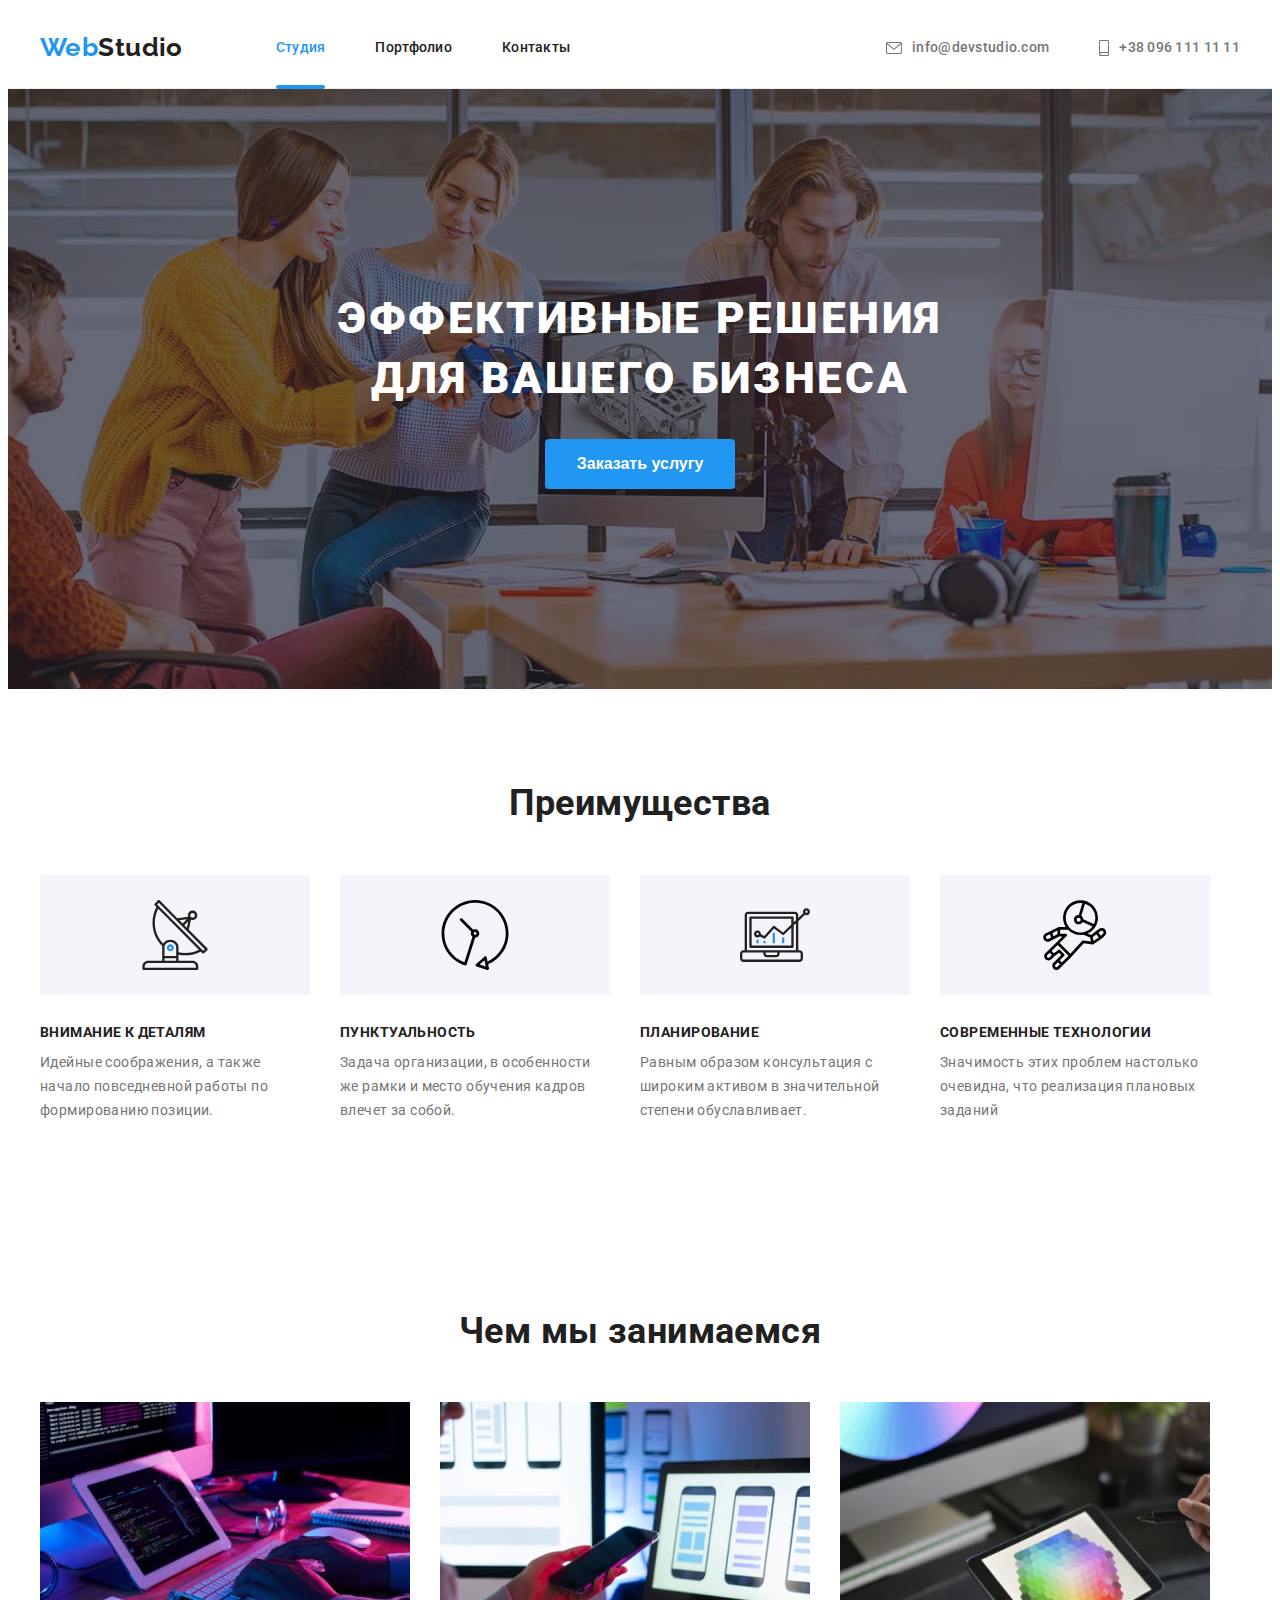
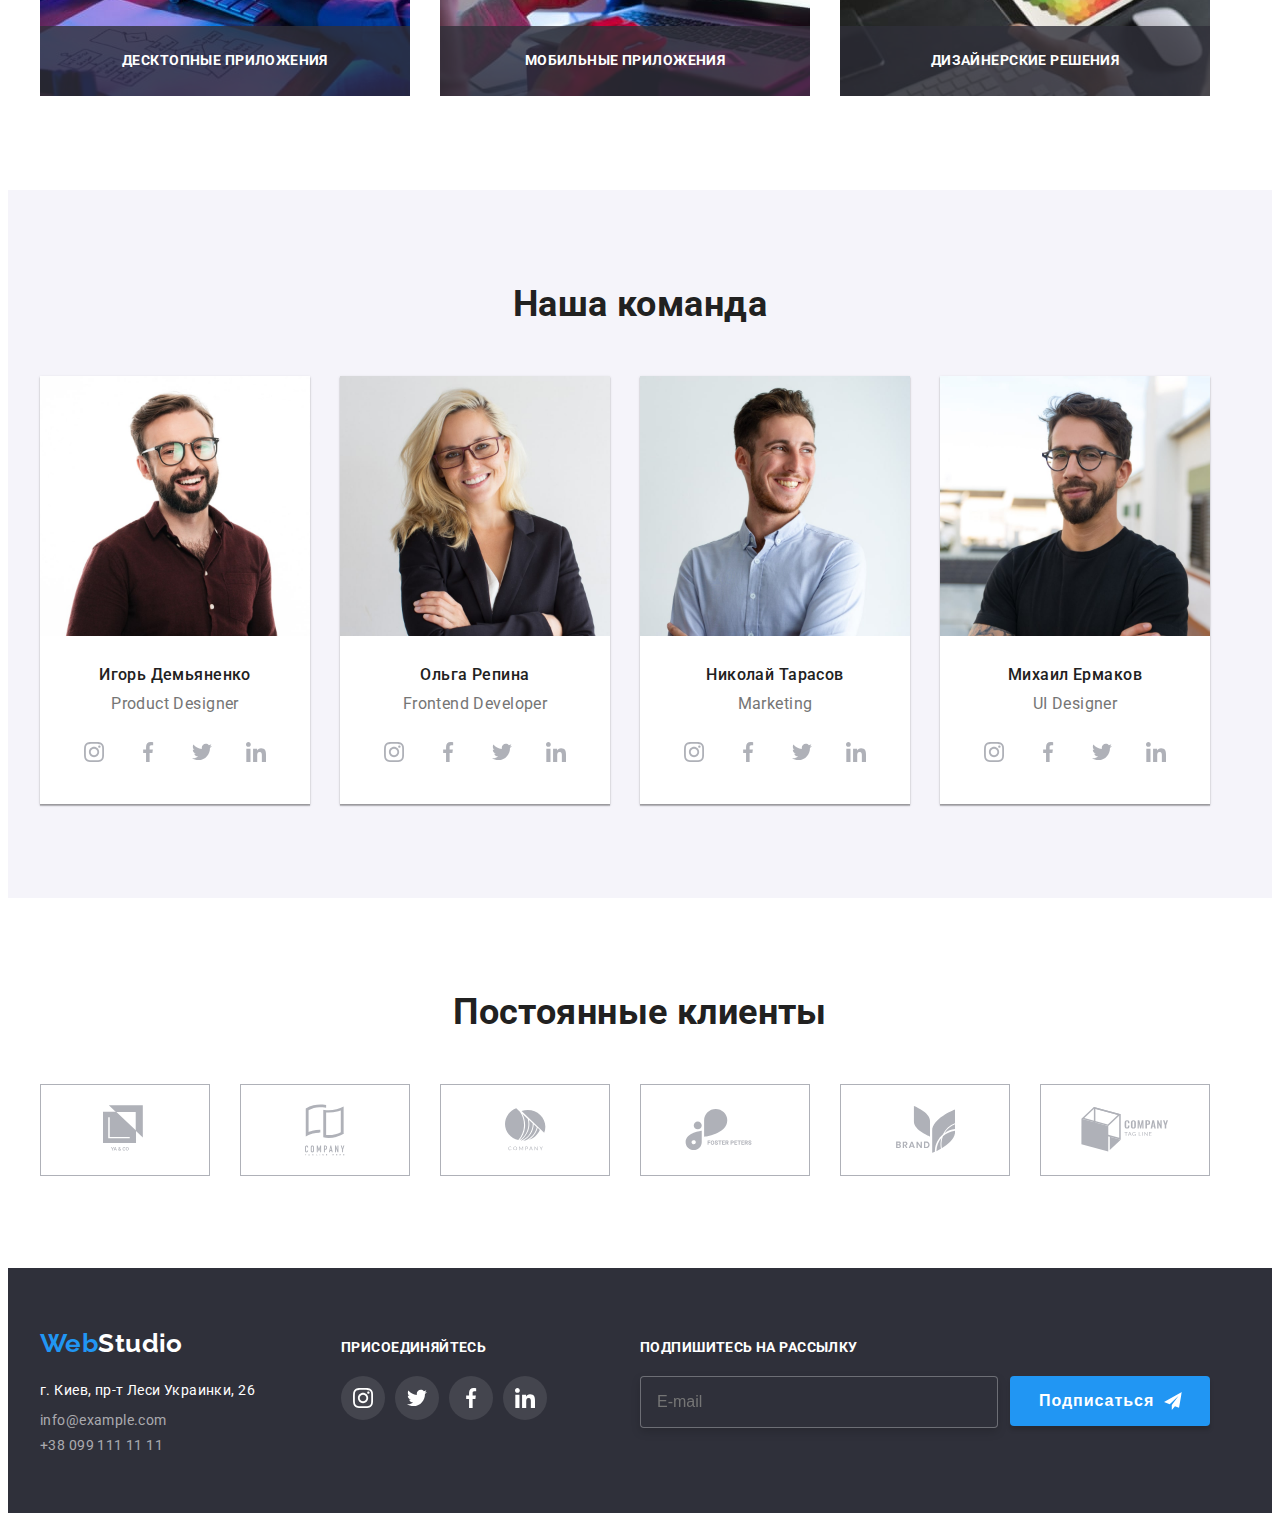
==== commit fde28fdb: "bem continue" ====
--- a/index.html
+++ b/index.html
@@ -431,44 +431,44 @@
         <div class="container">
           <h2 class="section-title">Постоянные клиенты</h2>
           <ul class="clients">
-            <li class="clients-icon">
-              <a href="" class="clients-flex">
-                <svg class="svg-flex" width="44" height="49">
+            <li class="clients__list">
+              <a href="" class="clients__link">
+                <svg width="44" height="49">
                   <use href="./svgoptimized/sprite.svg#icon-logo-1"></use>
                 </svg>
               </a>
             </li>
-            <li class="clients-icon">
-              <a href="" class="clients-flex">
-                <svg class="svg-flex" width="40" height="52">
+            <li class="clients__list">
+              <a href="" class="clients__link">
+                <svg width="40" height="52">
                   <use href="./svgoptimized/sprite.svg#icon-logo-2"></use>
                 </svg>
               </a>
             </li>
-            <li class="clients-icon">
-              <a href="" class="clients-flex">
-                <svg class="svg-flex" width="41" height="43">
+            <li class="clients__list">
+              <a href="" class="clients__link">
+                <svg width="41" height="43">
                   <use href="./svgoptimized/sprite.svg#icon-logo-3"></use>
                 </svg>
               </a>
             </li>
-            <li class="clients-icon">
-              <a href="" class="clients-flex">
-                <svg class="svg-flex" width="80" height="42">
+            <li class="clients__list">
+              <a href="" class="clients__link">
+                <svg width="80" height="42">
                   <use href="./svgoptimized/sprite.svg#icon-logo-4"></use>
                 </svg>
               </a>
             </li>
-            <li class="clients-icon">
-              <a href="" class="clients-flex">
-                <svg class="svg-flex" width="59" height="47">
+            <li class="clients__list">
+              <a href="" class="clients__link">
+                <svg width="59" height="47">
                   <use href="./svgoptimized/sprite.svg#icon-logo-5"></use>
                 </svg>
               </a>
             </li>
-            <li class="clients-icon">
-              <a href="" class="clients-flex">
-                <svg class="svg-flex" width="88" height="45">
+            <li class="clients__list">
+              <a href="" class="clients__link">
+                <svg width="88" height="45">
                   <use href="./svgoptimized/sprite.svg#icon-logo-6"></use>
                 </svg>
               </a>
@@ -481,57 +481,59 @@
     <!--Футер подвал-->
     <footer class="footer">
       <div class="container">
-        <div class="ttl-flex">
-          <div class="footer-flex">
+        <div class="footer__baseline">
+          <div class="footer__address">
             <a href="" class="logo"
               >Web<span class="logo__studio--white">Studio</span></a
             >
-            <address class="adress-footer">
+            <address class="footer__address--physical">
               г. Киев, пр-т Леси Украинки, 26
             </address>
-            <ul class="list footer-address">
-              <li class="footer-address__item">
-                <a href="mailto:info@example.com" class="footer-address__link"
+            <ul class="list">
+              <li class="footer__address--virtual">
+                <a
+                  href="mailto:info@example.com"
+                  class="footer__link--transition"
                   >info@example.com</a
                 >
               </li>
-              <li class="footer-address__item">
-                <a href="tel:+380991111111" class="footer-address__link"
+              <li class="footer__address--virtual">
+                <a href="tel:+380991111111" class="footer__link--transition"
                   >+38 099 111 11 11</a
                 >
               </li>
             </ul>
           </div>
 
-          <div class="join">
-            <p class="footer-join">присоединяйтесь</p>
-            <ul class="join-list">
-              <li class="join-margin">
-                <a href="" class="join-master">
-                  <svg class="join-size">
+          <div class="footer__join">
+            <p class="footer__join--appeal">присоединяйтесь</p>
+            <ul class="footer__networklist">
+              <li class="footer__networklist--positioning">
+                <a href="" class="footer__networklist--centering">
+                  <svg class="footer__iconnetwork">
                     <use
                       href="./svgoptimized/sprite.svg#icon-instagram-2"
                     ></use>
                   </svg>
                 </a>
               </li>
-              <li class="join-margin">
-                <a href="" class="join-master">
-                  <svg class="join-size">
+              <li class="footer__networklist--positioning">
+                <a href="" class="footer__networklist--centering">
+                  <svg class="footer__iconnetwork">
                     <use href="./svgoptimized/sprite.svg#icon-twitter-1"></use>
                   </svg>
                 </a>
               </li>
-              <li class="join-margin">
-                <a href="" class="join-master">
-                  <svg class="join-size">
+              <li class="footer__networklist--positioning">
+                <a href="" class="footer__networklist--centering">
+                  <svg class="footer__iconnetwork">
                     <use href="./svgoptimized/sprite.svg#icon-facebook-1"></use>
                   </svg>
                 </a>
               </li>
-              <li class="join-margin">
-                <a href="" class="join-master">
-                  <svg class="join-size">
+              <li class="footer__networklist--positioning">
+                <a href="" class="footer__networklist--centering">
+                  <svg class="footer__iconnetwork">
                     <use href="./svgoptimized/sprite.svg#icon-linkedin-1"></use>
                   </svg>
                 </a>
@@ -539,19 +541,19 @@
             </ul>
           </div>
 
-          <form class="mailing-main">
-            <b class="mailing">Подпишитесь на рассылку</b>
-            <div class="mailing-flex">
+          <form class="footer__mailing">
+            <b class="footer__mailing--appeal">Подпишитесь на рассылку</b>
+            <div class="footer__mailing--centering">
               <input
                 type="email"
                 name="email"
                 placeholder="E-mail"
-                class="mailing-form"
+                class="footer__form"
               />
 
-              <button type="submit" class="button-mailing">
+              <button type="submit" class="footer__button">
                 Подписаться
-                <svg class="icon-mailing" width="24" height="24">
+                <svg class="footer__iconmailing" width="24" height="24">
                   <use href="./svgoptimized/sprite.svg#icon-icon-send"></use>
                 </svg>
               </button>
@@ -560,49 +562,62 @@
         </div>
       </div>
     </footer>
+
     <!-- модальное окно -->
     <div class="backdrop is-hidden" data-modal>
-      <div class="modal">
+      <div class="modal-window">
         <form class="modal-form">
-          <p class="modal-paragraph">Оставьте свои данные, мы вам перезвоним</p>
-
-          <div role="group" class="modal-thumb">
-            <div class="field-form">
+          <p class="modal-form__paragraph">
+            Оставьте свои данные, мы вам перезвоним
+          </p>
+
+          <div role="group" class="modal-form__thumb">
+            <div class="modal-form__input">
               <label for="name">Имя</label>
-              <div class="position-form">
-                <input type="text" name="text" id="name" class="border-form" />
-                <svg class="name-form" width="12" height="12">
+              <div class="modal-form__icon">
+                <input
+                  type="text"
+                  name="text"
+                  id="name"
+                  class="modal-form__border"
+                />
+                <svg class="modal-form__svg" width="12" height="12">
                   <use href="./svgoptimized/sprite.svg#icon-name-form"></use>
                 </svg>
               </div>
             </div>
 
-            <div class="field-form">
+            <div class="modal-form__input">
               <label for="tel">Телефон</label>
-              <div class="position-form">
-                <svg class="name-form" width="13" height="13">
+              <div class="modal-form__icon">
+                <svg class="modal-form__svg" width="13" height="13">
                   <use href="./svgoptimized/sprite.svg#icon-phone-form"></use>
                 </svg>
-                <input type="tel" name="tel" id="tel" class="border-form" />
+                <input
+                  type="tel"
+                  name="tel"
+                  id="tel"
+                  class="modal-form__border"
+                />
               </div>
             </div>
 
-            <div class="field-form">
+            <div class="modal-form__input">
               <label for="email">Почта</label>
-              <div class="position-form">
-                <svg class="name-form" width="15" height="12">
+              <div class="modal-form__icon">
+                <svg class="modal-form__svg" width="15" height="12">
                   <use href="./svgoptimized/sprite.svg#icon-mail-form"></use>
                 </svg>
                 <input
                   type="email"
                   name="email"
                   id="email"
-                  class="border-form"
+                  class="modal-form__border"
                 />
               </div>
             </div>
 
-            <div class="field-form">
+            <div class="modal-form__input">
               <label for="comments">Комментарий</label>
               <textarea
                 name="comments"
@@ -612,26 +627,30 @@
               ></textarea>
             </div>
           </div>
-          <div class="agreement-box">
+          <div class="modal-form__agreement">
             <input
               type="checkbox"
               name="agreement"
-              class="checkbox"
+              class="modal-form__agreement--hidden"
               id="checkbox"
             />
-            <label for="checkbox" class="check-mark">
+            <label for="checkbox" class="modal-form__agreement--checked">
               Соглашаюсь с рассылкой и принимаю
-              <a class="agreement-body">Условия договора</a></label
+              <a class="modal-form__agreement--contract"
+                >Условия договора</a
+              ></label
             >
           </div>
 
-          <div class="button-container">
-            <button type="submit" class="button-form">Отправить</button>
+          <div class="modal-form__button">
+            <button type="submit" class="modal-form__button--submited">
+              Отправить
+            </button>
           </div>
         </form>
 
-        <button class="modal-close" data-modal-close>
-          <svg class="close-color" width="18" height="18">
+        <button class="modal-form__cross" data-modal-close>
+          <svg class="modal-form__cross--transition" width="18" height="18">
             <use
               href="./svgoptimized/sprite.svg#icon-close-black-18dp-2-1"
             ></use>
--- a/css/styles.css
+++ b/css/styles.css
@@ -258,7 +258,7 @@
   pointer-events: none;
 }
 
-.modal {
+.modal-window {
   position: absolute;
   top: 50%;
   left: 50%;
@@ -276,11 +276,11 @@
   transition-timing-function: var(--timing-function);
 }
 
-.backdrop.is-hidden .modal {
+.backdrop.is-hidden .modal-window {
   transform: scale(0.8) translate(-50%, -50%);
 }
 
-.modal-close {
+.modal-form__cross {
   display: flex;
   justify-content: center;
   align-items: center;
@@ -300,14 +300,14 @@
   cursor: pointer;
 }
 
-.close-color {
+.modal-form__cross--transition {
   transition-property: fill;
   transition-duration: 250ms;
   transition-timing-function: var(--timing-function);
 }
 
-.close-color:hover,
-.close-color:focus {
+.modal-form__cross--transition:hover,
+.modal-form__cross--transition:focus {
   fill: var(--accent-color);
 }
 
@@ -315,12 +315,12 @@
   padding: 46px 40px 35px 40px;
 }
 
-.modal-thumb {
+.modal-form__thumb {
   width: 100%;
   height: 100%;
 }
 
-.modal-paragraph {
+.modal-form__paragraph {
   margin-top: 0;
   margin-bottom: 12px;
   font-weight: bold;
@@ -329,13 +329,13 @@
   text-align: center;
 }
 
-.field-form {
+.modal-form__input {
   display: flex;
   flex-direction: column;
   margin-bottom: 10px;
 }
 
-.border-form {
+.modal-form__border {
   line-height: 16px;
   padding-top: 12px;
   padding-bottom: 12px;
@@ -343,12 +343,12 @@
   width: 100%;
 }
 
-.position-form {
+.modal-form__icon {
   position: relative;
   width: 100%;
 }
 
-.name-form {
+.modal-form__svg {
   position: absolute;
   top: 50%;
   left: 15px;
@@ -360,7 +360,7 @@
   transition-timing-function: var(--timing-function);
 }
 
-.field-form label {
+.modal-form__input label {
   margin-bottom: 4px;
   font-weight: normal;
   font-size: 12px;
@@ -369,7 +369,7 @@
   color: var(--secondary-text-color);
 }
 
-.position-form input {
+.modal-form__icon input {
   margin: 0;
   border-radius: 4px;
   border: 1px solid var(--form-border-color);
@@ -379,13 +379,13 @@
   transition-timing-function: var(--timing-function);
 }
 
-.field-form textarea {
+.modal-form__input textarea {
   padding: 12px 16px;
   border-radius: 4px;
   border: 1px solid var(--form-border-color);
 }
 
-.field-form textarea::placeholder {
+.modal-form__input textarea::placeholder {
   color: var(--placeholder-color);
 
   font-weight: normal;
@@ -402,26 +402,26 @@
   transition-timing-function: var(--timing-function);
 }
 
-.position-form:focus-within > .border-form {
+.modal-form__icon:focus-within > .modal-form__border {
   border-color: var(--accent-color);
   outline: transparent;
 }
 
-.position-form:focus-within > .name-form {
+.modal-form__icon:focus-within > .modal-form__svg {
   fill: var(--accent-color);
 }
 
-.field-form:focus-within > textarea {
+.modal-form__input:focus-within > textarea {
   border-color: var(--accent-color);
   outline: transparent;
 }
 
-.button-container {
+.modal-form__button {
   text-align: center;
   margin: 0 auto;
 }
 
-.button-form {
+.modal-form__button--submited {
   padding: 10px 55px 10px 56px;
 
   border-style: none;
@@ -441,32 +441,29 @@
   border-radius: 4px;
 }
 
-.agreement-box {
+.modal-form__agreement {
   margin: 0;
   margin-bottom: 32px;
   width: 425px;
   margin-right: auto;
   margin-left: auto;
-
-  /* padding-left: 54px;
-  padding-right: 51px; */
-}
-
-.agreement-box label {
+}
+
+.modal-form__agreement label {
   font-weight: normal;
   font-size: 14px;
   line-height: 1.71;
 }
 
-.agreement-body {
+.modal-form__agreement--contract {
   color: var(--accent-color);
   text-decoration: underline;
-  /* border-bottom: 1px solid var(--accent-color); */
+  text-decoration-skip-ink: none;
   margin-left: 5px;
   cursor: pointer;
 }
 
-.checkbox {
+.modal-form__agreement--hidden {
   position: absolute;
   width: 1px;
   height: 1px;
@@ -477,11 +474,11 @@
   clip: rect(0 0 0 0);
 }
 
-.agreement-box label {
+.modal-form__agreement label {
   color: var(--secondary-text-color);
 }
 
-.check-mark::before {
+.modal-form__agreement--checked::before {
   content: '';
   display: inline-block;
   width: 16px;
@@ -498,7 +495,8 @@
     var(--timing-function);
 }
 
-.checkbox:checked + .check-mark::before {
+.modal-form__agreement--hidden:checked
+  + .modal-form__agreement--checked::before {
   background-color: var(--accent-color);
   background-image: url(../imagesoptimized/icon\ check.svg);
   background-size: contain;
@@ -506,13 +504,13 @@
   border-color: var(--accent-color);
 }
 
-.check-mark {
-  display: flex;
-  align-items: center;
-}
-
-.check-mark:hover::before,
-.check-mark:focus::before {
+.modal-form__agreement--checked {
+  display: flex;
+  align-items: center;
+}
+
+.modal-form__agreement--checked:hover::before,
+.modal-form__agreement--checked:focus::before {
   border: 2px solid var(--accent-color);
 }
 
@@ -556,7 +554,7 @@
 }
 
 /* скрытый заголовок */
-.section .hide {
+.is-hidden {
   position: absolute;
   clip: rect(0 0 0 0);
   width: 1px;
@@ -826,18 +824,18 @@
   list-style: none;
 }
 
-.clients-icon {
+.clients__list {
   width: 170px;
   height: 90px;
 
   margin-right: 30px;
 }
 
-.clients-icon:last-child {
+.clients__list:last-child {
   margin-right: 0;
 }
 
-.clients-flex {
+.clients__link {
   display: flex;
   justify-content: center;
   align-items: center;
@@ -851,33 +849,24 @@
   transition-timing-function: var(--timing-function), var(--timing-function);
 }
 
-.clients-flex:hover,
-.clients-flex:focus {
+.clients__link:hover,
+.clients__link:focus {
   border-color: var(--accent-color);
   fill: var(--accent-color);
 }
 
-.svg-flex {
-  display: flex;
+/* портфолио - кнопки */
+.filter-portfolio {
+  display: flex;
+  margin-bottom: 50px;
   justify-content: center;
-  align-items: center;
-}
-
-/* портфолио - кнопки */
-.tip-line {
-  display: flex;
-  margin-bottom: 34px;
-}
-
-.tip-line.center {
-  justify-content: center;
-}
-
-.tip {
+}
+
+.filter-portfolio__list {
   margin-right: 8px;
 }
 
-.tip:last-child {
+.filter-portfolio__list:last-child {
   margin-right: 0;
 }
 
@@ -896,12 +885,8 @@
   border-radius: 4px;
 }
 
-.list > .tip:last-child {
-  margin-bottom: 34px;
-}
-
-.section .filter:hover,
-.section .filter:focus {
+.filter-portfolio__button:hover,
+.filter-portfolio__button:focus {
   background-color: var(--accent-color);
   color: var(--white-hero-color);
 
@@ -909,7 +894,7 @@
     0px 2px 2px rgba(0, 0, 0, 0.12);
 }
 
-.list .filter {
+.filter-portfolio__button {
   font-weight: 500;
   font-size: 16px;
   line-height: 1.62;
@@ -947,7 +932,7 @@
 }
 
 /* портфолио - сетка */
-.table-container {
+.table-portfolio {
   display: flex;
   flex-wrap: wrap;
 }
@@ -1038,7 +1023,7 @@
   color: var(--white-hero-color);
 }
 
-.footer .adress-footer {
+.footer__address--physical {
   color: var(--white-hero-color);
   font-style: normal;
 }
@@ -1051,25 +1036,25 @@
   padding-bottom: 60px;
 }
 
-.footer .adress-footer,
+.footer__address--physical,
 .footer .list-footer {
   display: block;
   line-height: 1.71;
 }
 
-.footer .adress-footer {
+.footer__address--physical {
   margin-bottom: 9px;
 }
 
-.footer-address__item {
+.footer__address--virtual {
   margin-bottom: 9px;
 }
 
-.footer-address__item:last-child {
+.footer__address--virtual:last-child {
   margin-bottom: 0;
 }
 
-.footer-address__link {
+.footer__link--transition {
   color: var(--transparent-gray);
 
   transition-property: color;
@@ -1077,14 +1062,14 @@
   transition-timing-function: var(--timing-function);
 }
 
-.footer-address__link:hover,
-.footer-address__link:focus {
+.footer__link--transition:hover,
+.footer__link--transition:focus {
   color: var(--accent-color);
 }
 
 /* футер  - join */
-.footer-join,
-.mailing {
+.footer__join--appeal,
+.footer__mailing--appeal {
   margin: 0 0 20px 0;
 
   font-weight: bold;
@@ -1094,16 +1079,16 @@
   color: var(--white-hero-color);
   text-transform: uppercase;
 }
-.join {
+.footer__join {
   margin-right: 93px;
 }
 
-.join-size {
+.footer__iconnetwork {
   width: 20px;
   height: 20px;
 }
 
-.join-master {
+.footer__networklist--centering {
   display: flex;
   justify-content: center;
   align-items: center;
@@ -1119,19 +1104,19 @@
   transition-timing-function: var(--timing-function);
 }
 
-.join-master:hover,
-.join-master:focus {
+.footer__networklist--centering:hover,
+.footer__networklist--centering:focus {
   background-color: var(--accent-color);
 }
 
-.join-list {
+.footer__networklist {
   display: flex;
   padding: 0;
   margin: 0;
   list-style: none;
 }
 
-.ttl-flex {
+.footer__baseline {
   display: flex;
   align-items: baseline;
   width: 100%;
@@ -1141,22 +1126,22 @@
   margin: 0;
 }
 
-.footer-flex {
+.footer__address {
   margin-right: 70px;
   width: 231px;
 }
 
-.join-margin {
+.footer__networklist--positioning {
   margin-right: 10px;
 }
 
-.join-margin:last-child {
+.footer__networklist--positioning:last-child {
   margin-right: 0;
 }
 
 /* Подписаться на рассылку */
 
-.mailing-form {
+.footer__form {
   padding: 15px 0 15px 16px;
   margin-right: 12px;
   width: 358px;
@@ -1172,17 +1157,17 @@
   border-radius: 4px;
 }
 
-.mailing-flex {
+.footer__mailing--centering {
   display: flex;
   margin-top: 20px;
 }
 
-.mailing-main {
+.footer__mailing {
   width: 570px;
-  height: 86px;
-}
-
-.button-mailing {
+  height: 100%;
+}
+
+.footer__button {
   display: flex;
   justify-content: center;
 
@@ -1210,7 +1195,7 @@
   outline: none;
 }
 
-.icon-mailing {
+.footer__iconmailing {
   margin-left: 10px;
 }
 
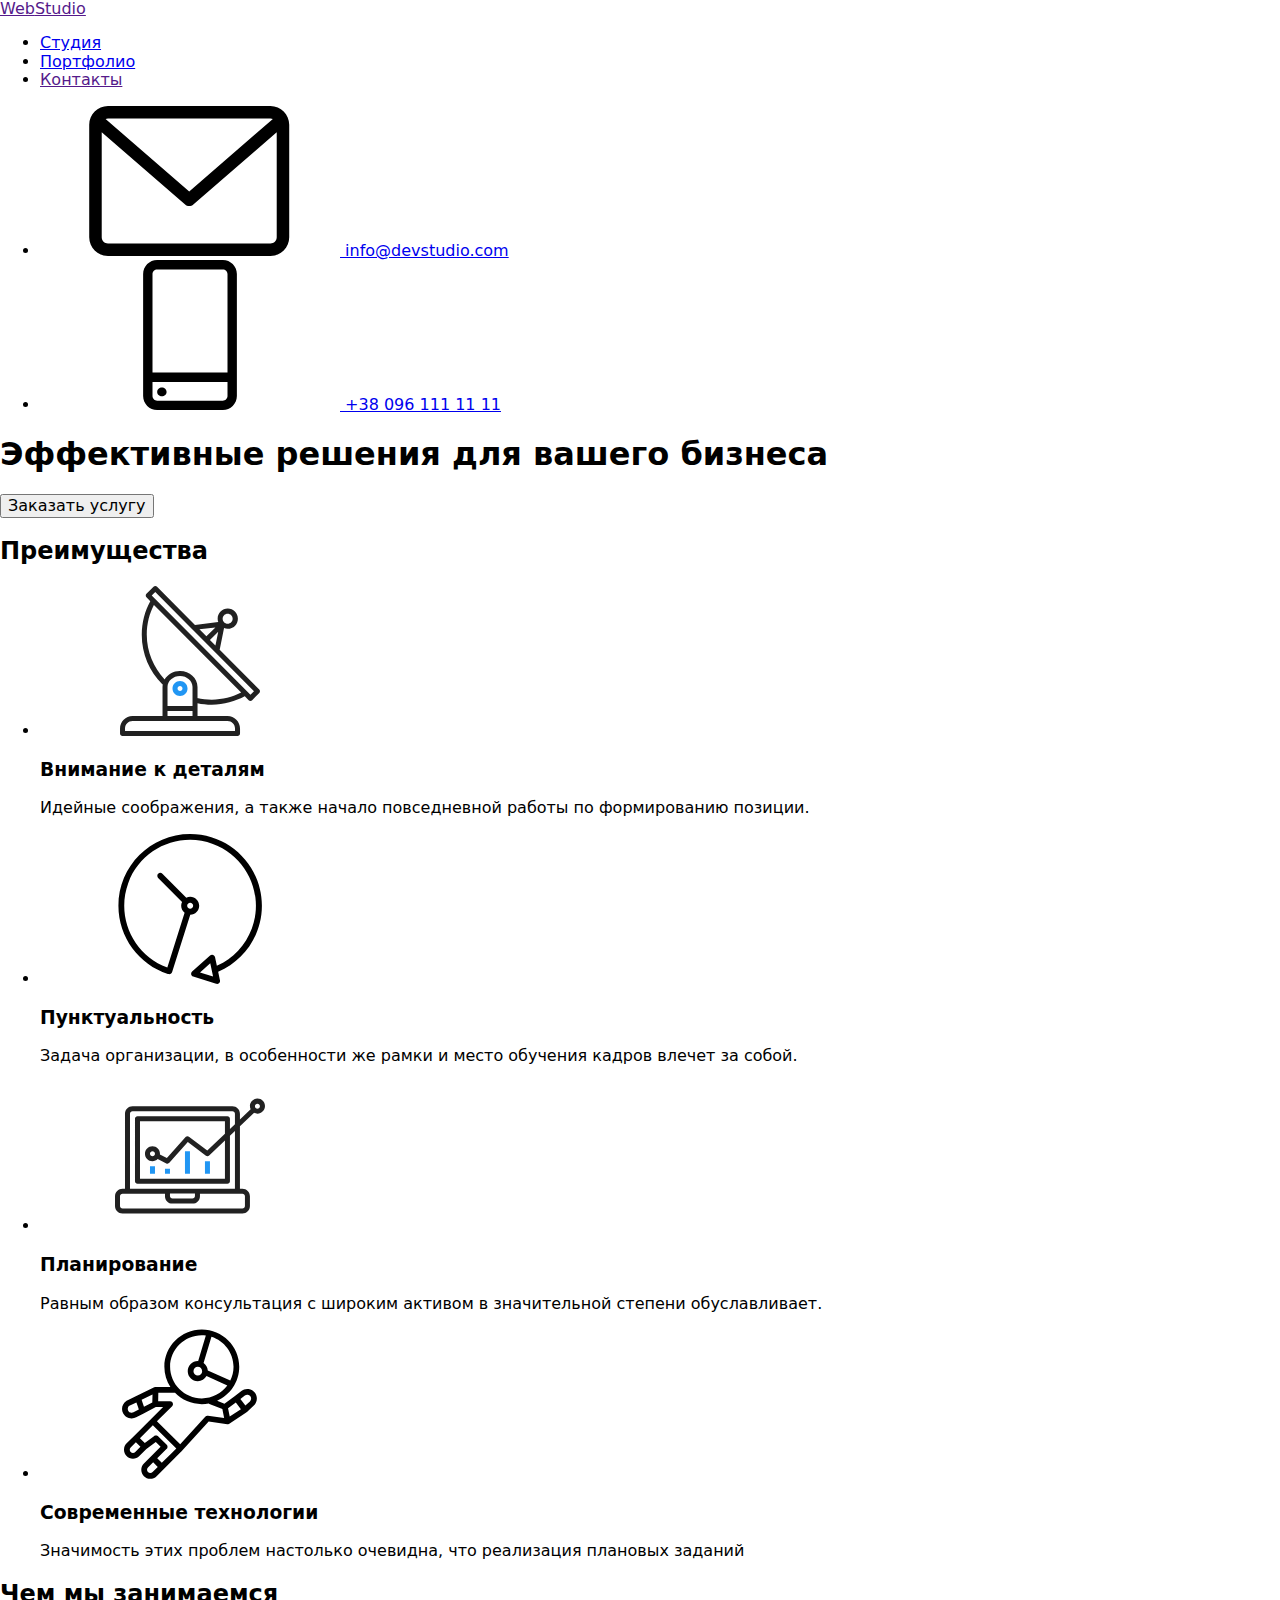
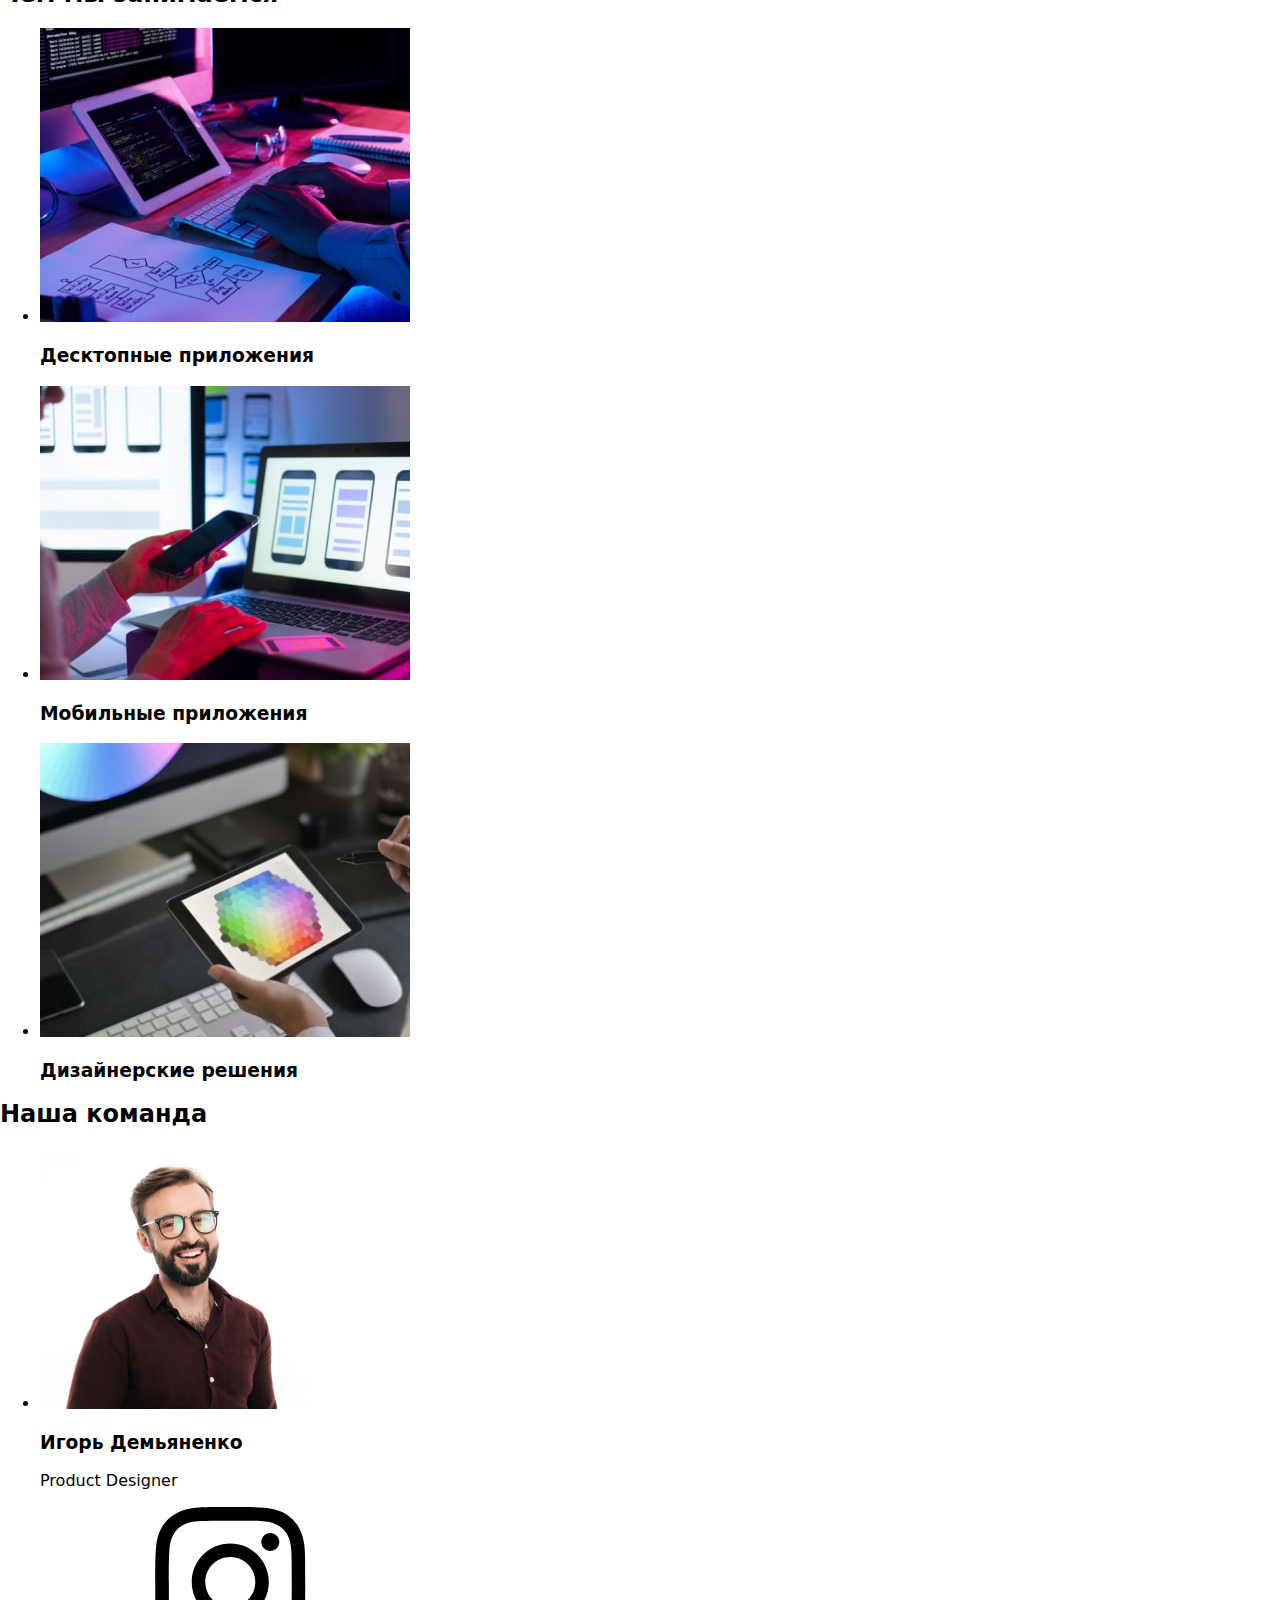
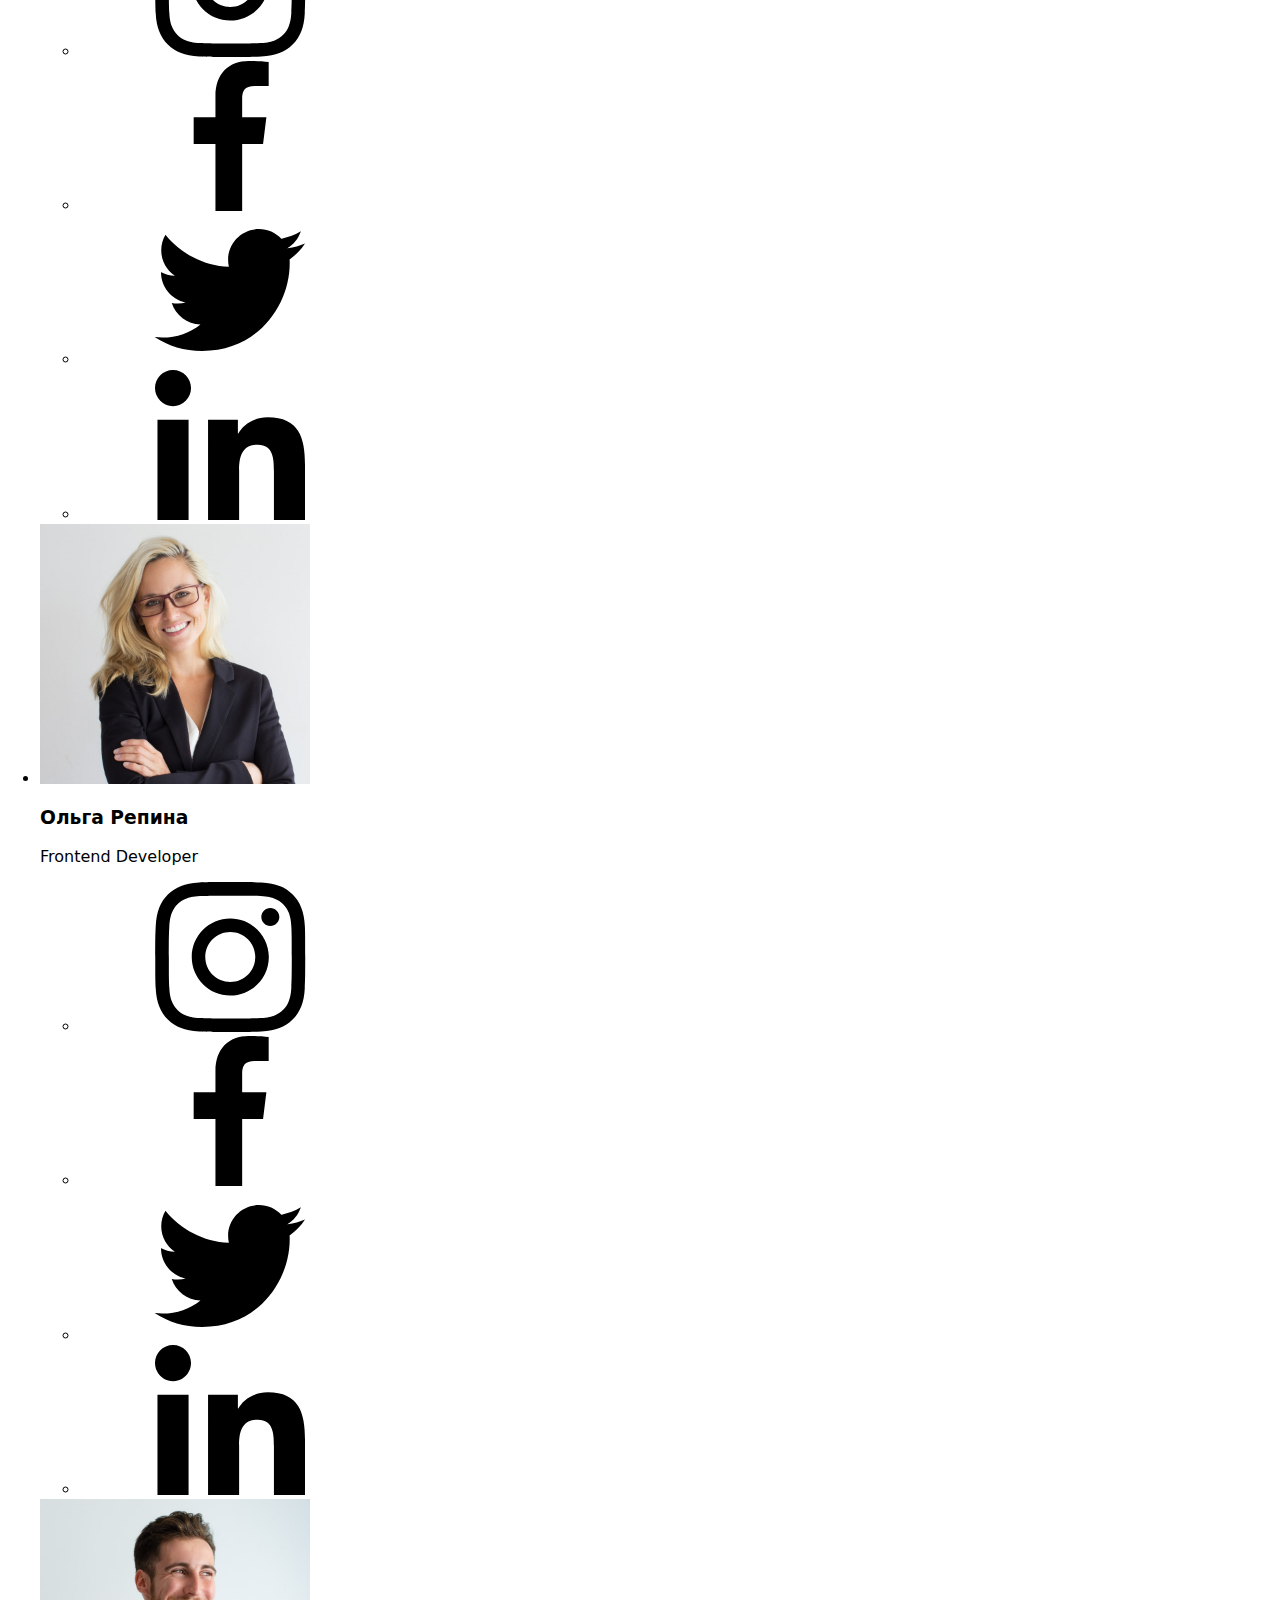
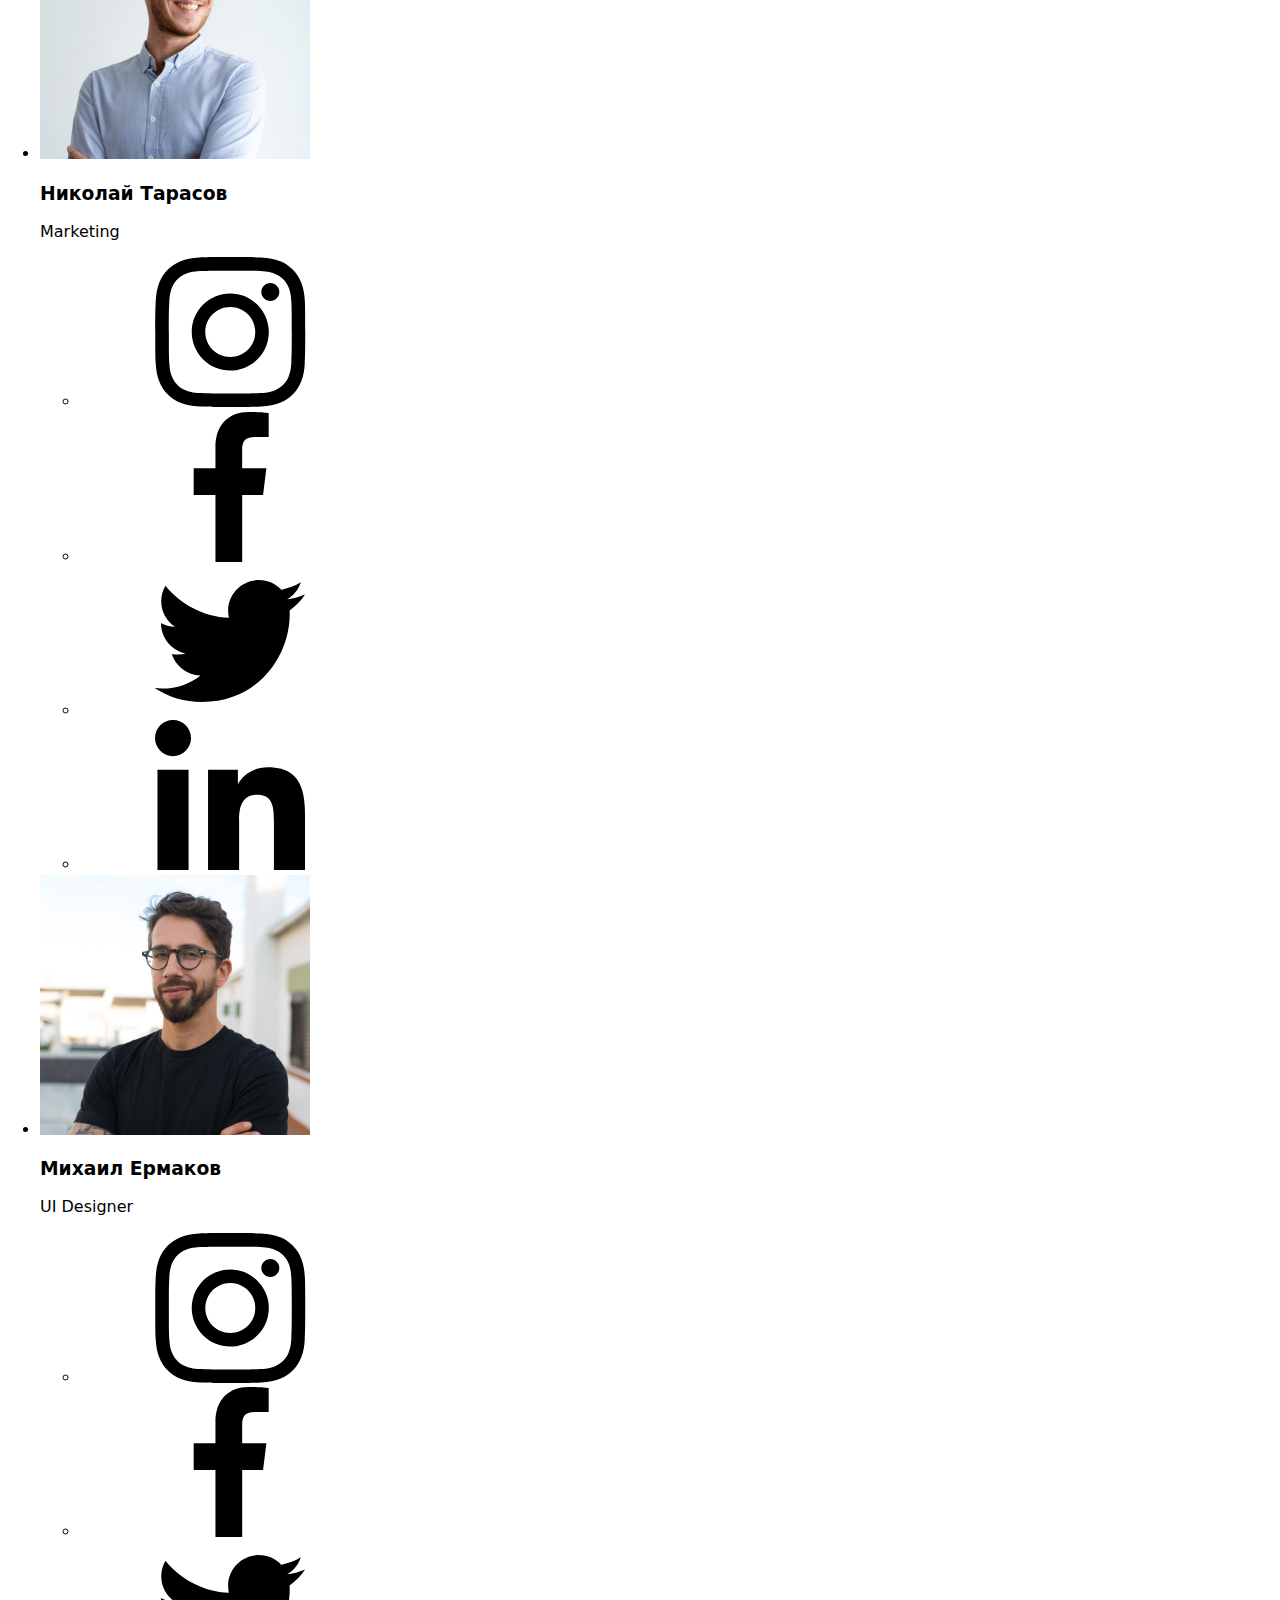
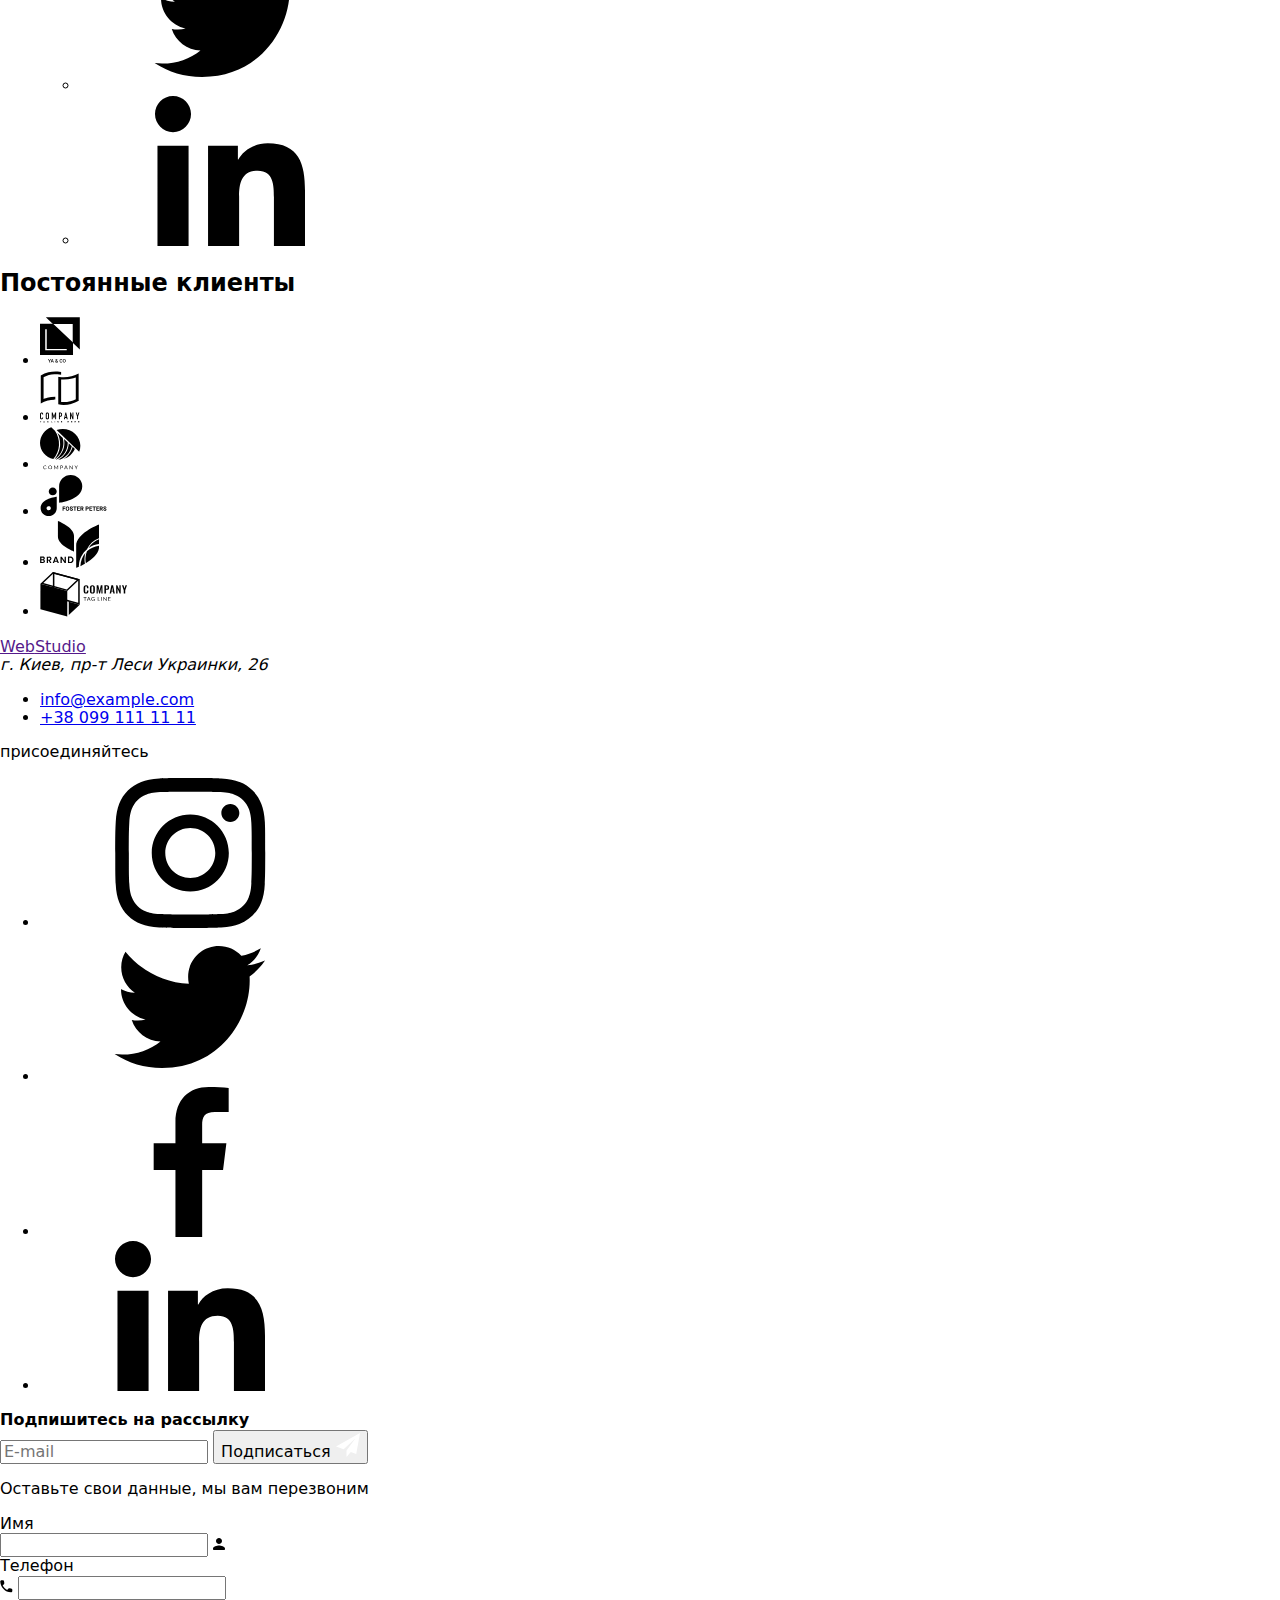
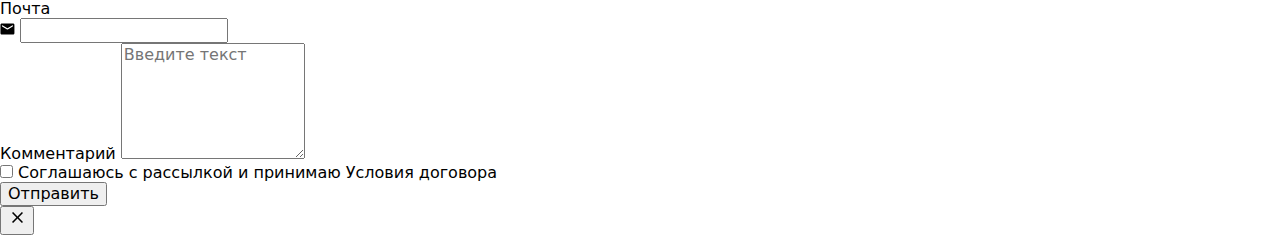
==== commit eb0b6c41: "sass hw" ====
--- a/index.html
+++ b/index.html
@@ -10,13 +10,14 @@
       href="https://fonts.googleapis.com/css2?family=Raleway:wght@700&family=Roboto:wght@400;500;700;900&display=swap"
       rel="stylesheet"
     />
-    <link
+    <!-- <link
       rel="stylesheet"
       href="https://cdnjs.cloudflare.com/ajax/libs/modern-normalize/1.0.0/modern-normalize.css"
       integrity="sha512-Zx6MlUMKSVJoQ+83OwhdILe8cSEsCzfqThJd7J/VA2UrK6Ctj85p+xzqfyuNXE5B1k25uUdmJ2OzItbBy9GHAQ=="
       crossorigin="anonymous"
-    />
-    <link rel="stylesheet" href="./css/styles.css" />
+    /> -->
+    <!-- <link rel="stylesheet" href="./css/styles.css" /> -->
+    <link rel="stylesheet" href="./css/main.min.css" />
   </head>
   <body>
     <header class="header">
--- a/css/styles.css
+++ b/css/styles.css
@@ -1,13 +1,3 @@
-/* ++цвет основного текста  #212121; */
-/* ++вторичный текст серый <p>, мейл+тел #757575; */
-/*++ адрес прозрачность rgba(255, 255, 255, 0.6); */
-/* ++цвет основной надписи белый H1  #FFFFFF; */
-/* ++ акцент голубой #2196F3; */
-/* ++ вторичный темно-серый background  #2F303A; */
-/*  ++вторичный белый background (шапка) #FFFFFF; */
-/*  вторичный почти белый background #F5F4FA; */
-/*  ++основной background  бело-серый #E5E5E5; */
-
 :root {
   --primary-text-color: #212121;
   --secondary-text-color: #757575;
@@ -179,11 +169,11 @@
   align-items: center;
 }
 
-.header-contacts .header-contacts__items {
+.header-contacts__items {
   margin-right: 50px;
 }
 
-.header-contacts .header-contacts__items:last-child {
+.header-contacts__items:last-child {
   margin-right: 0;
 }
 
@@ -921,7 +911,7 @@
   margin-bottom: 4px;
 }
 
-.list .filter-name {
+.table-portfolio__application {
   margin-top: 0;
   margin-bottom: 0px;
 
@@ -937,34 +927,34 @@
   flex-wrap: wrap;
 }
 
-.table-block {
+.table-portfolio__link {
   display: block;
   transition-property: box-shadow;
   transition-duration: 250ms;
   transition-timing-function: var(--timing-function);
 }
 
-.table-block:hover,
-.table-block:focus {
+.table-portfolio__link:hover,
+.table-portfolio__link:focus {
   box-shadow: 0px 1px 1px rgba(0, 0, 0, 0.12), 0px 4px 4px rgba(0, 0, 0, 0.06),
     1px 4px 6px rgba(0, 0, 0, 0.16);
 }
 
-.table-element {
+.table-portfolio__list {
   width: calc((100% - 60px) / 3);
   margin-bottom: 30px;
   margin-right: 30px;
 }
 
-.table-element:nth-child(3n) {
+.table-portfolio__list:nth-child(3n) {
   margin-right: 0;
 }
 
-.table-element:nth-last-child(-n + 3) {
+.table-portfolio__list:nth-last-child(-n + 3) {
   margin-bottom: 0;
 }
 
-.card-content {
+.table-portfolio__content {
   padding: 20px 24px;
   height: 110px;
   border-right: 1px solid var(--portfolio-border);
@@ -973,12 +963,12 @@
 }
 
 /* Портфолио оверлей */
-.overlay-thumb {
+.table-portfolio__overlay {
   position: relative;
   overflow: hidden;
 }
 
-.overlay-text {
+.table-portfolio__overlay--text {
   position: absolute;
   top: 50%;
   left: 50%;
@@ -993,7 +983,7 @@
   color: var(--white-hero-color);
 }
 
-.overlay-transform {
+.table-portfolio__overlay--transformed {
   position: absolute;
   width: 100%;
   height: 100%;
@@ -1007,8 +997,8 @@
   transition-timing-function: var(--timing-function);
 }
 
-.table-block:hover .overlay-transform,
-.table-block:focus .overlay-transform {
+.table-portfolio__link:hover .table-portfolio__overlay--transformed,
+.table-portfolio__link:focus .table-portfolio__overlay--transformed {
   transform: translateY(-100%);
 }
 
--- a/css/main.min.css
+++ b/css/main.min.css
@@ -0,0 +1,3 @@
+/*! modern-normalize v1.0.0 | MIT License | https://github.com/sindresorhus/modern-normalize */*,*::before,*::after{-webkit-box-sizing:border-box;box-sizing:border-box}:root{-moz-tab-size:4;-o-tab-size:4;tab-size:4}html{line-height:1.15;-webkit-text-size-adjust:100%}body{margin:0}body{font-family:system-ui,-apple-system,"Segoe UI",Roboto,Helvetica,Arial,sans-serif,"Apple Color Emoji","Segoe UI Emoji"}hr{height:0;color:inherit}abbr[title]{-webkit-text-decoration:underline dotted;text-decoration:underline dotted}b,strong{font-weight:bolder}code,kbd,samp,pre{font-family:ui-monospace, SFMono-Regular, Consolas, 'Liberation Mono', Menlo,+ monospace;font-size:1em}small{font-size:80%}sub,sup{font-size:75%;line-height:0;position:relative;vertical-align:baseline}sub{bottom:-0.25em}sup{top:-0.5em}table{text-indent:0;border-color:inherit}button,input,optgroup,select,textarea{font-family:inherit;font-size:100%;line-height:1.15;margin:0}button,select{text-transform:none}button,[type='button'],[type='reset'],[type='submit']{-webkit-appearance:button}::-moz-focus-inner{border-style:none;padding:0}:-moz-focusring{outline:1px dotted ButtonText}:-moz-ui-invalid{box-shadow:none}legend{padding:0}progress{vertical-align:baseline}::-webkit-inner-spin-button,::-webkit-outer-spin-button{height:auto}[type='search']{-webkit-appearance:textfield;outline-offset:-2px}::-webkit-search-decoration{-webkit-appearance:none}::-webkit-file-upload-button{-webkit-appearance:button;font:inherit}summary{display:list-item}
+/*# sourceMappingURL=main.min.css.map */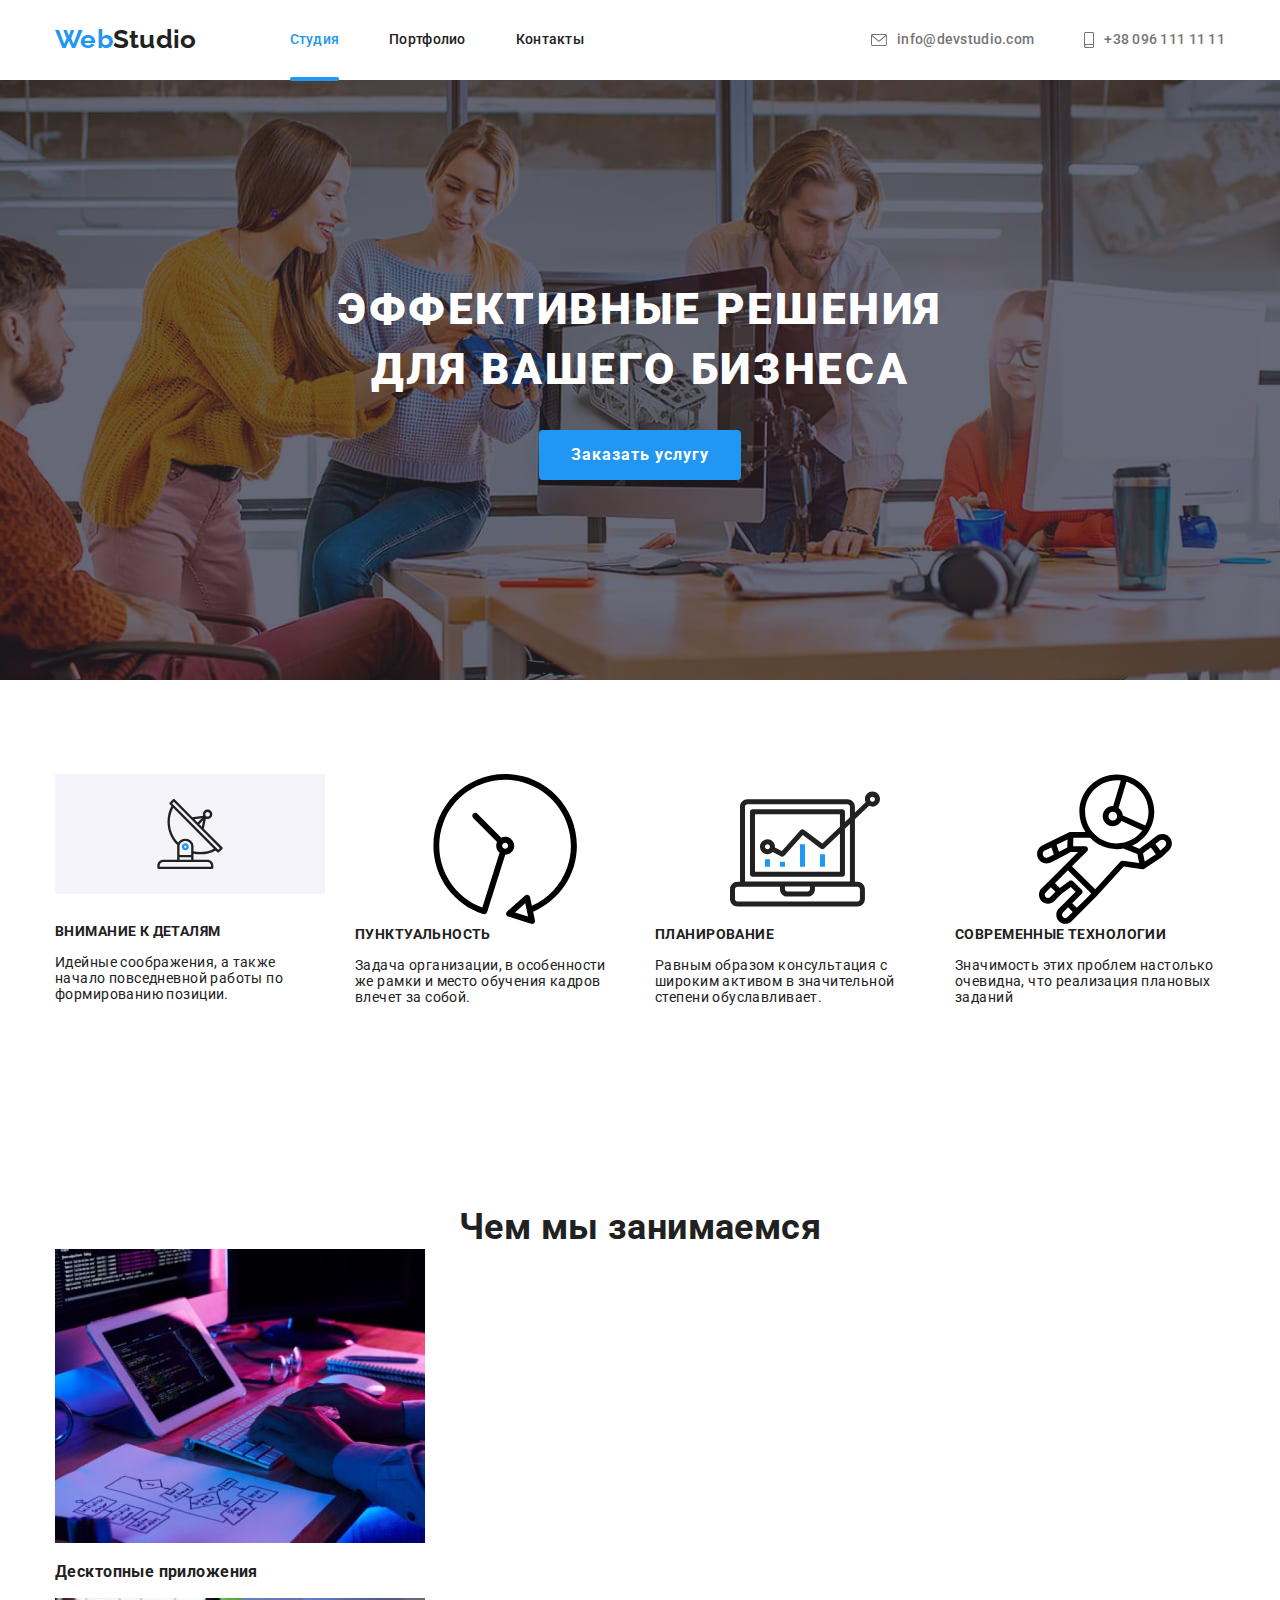
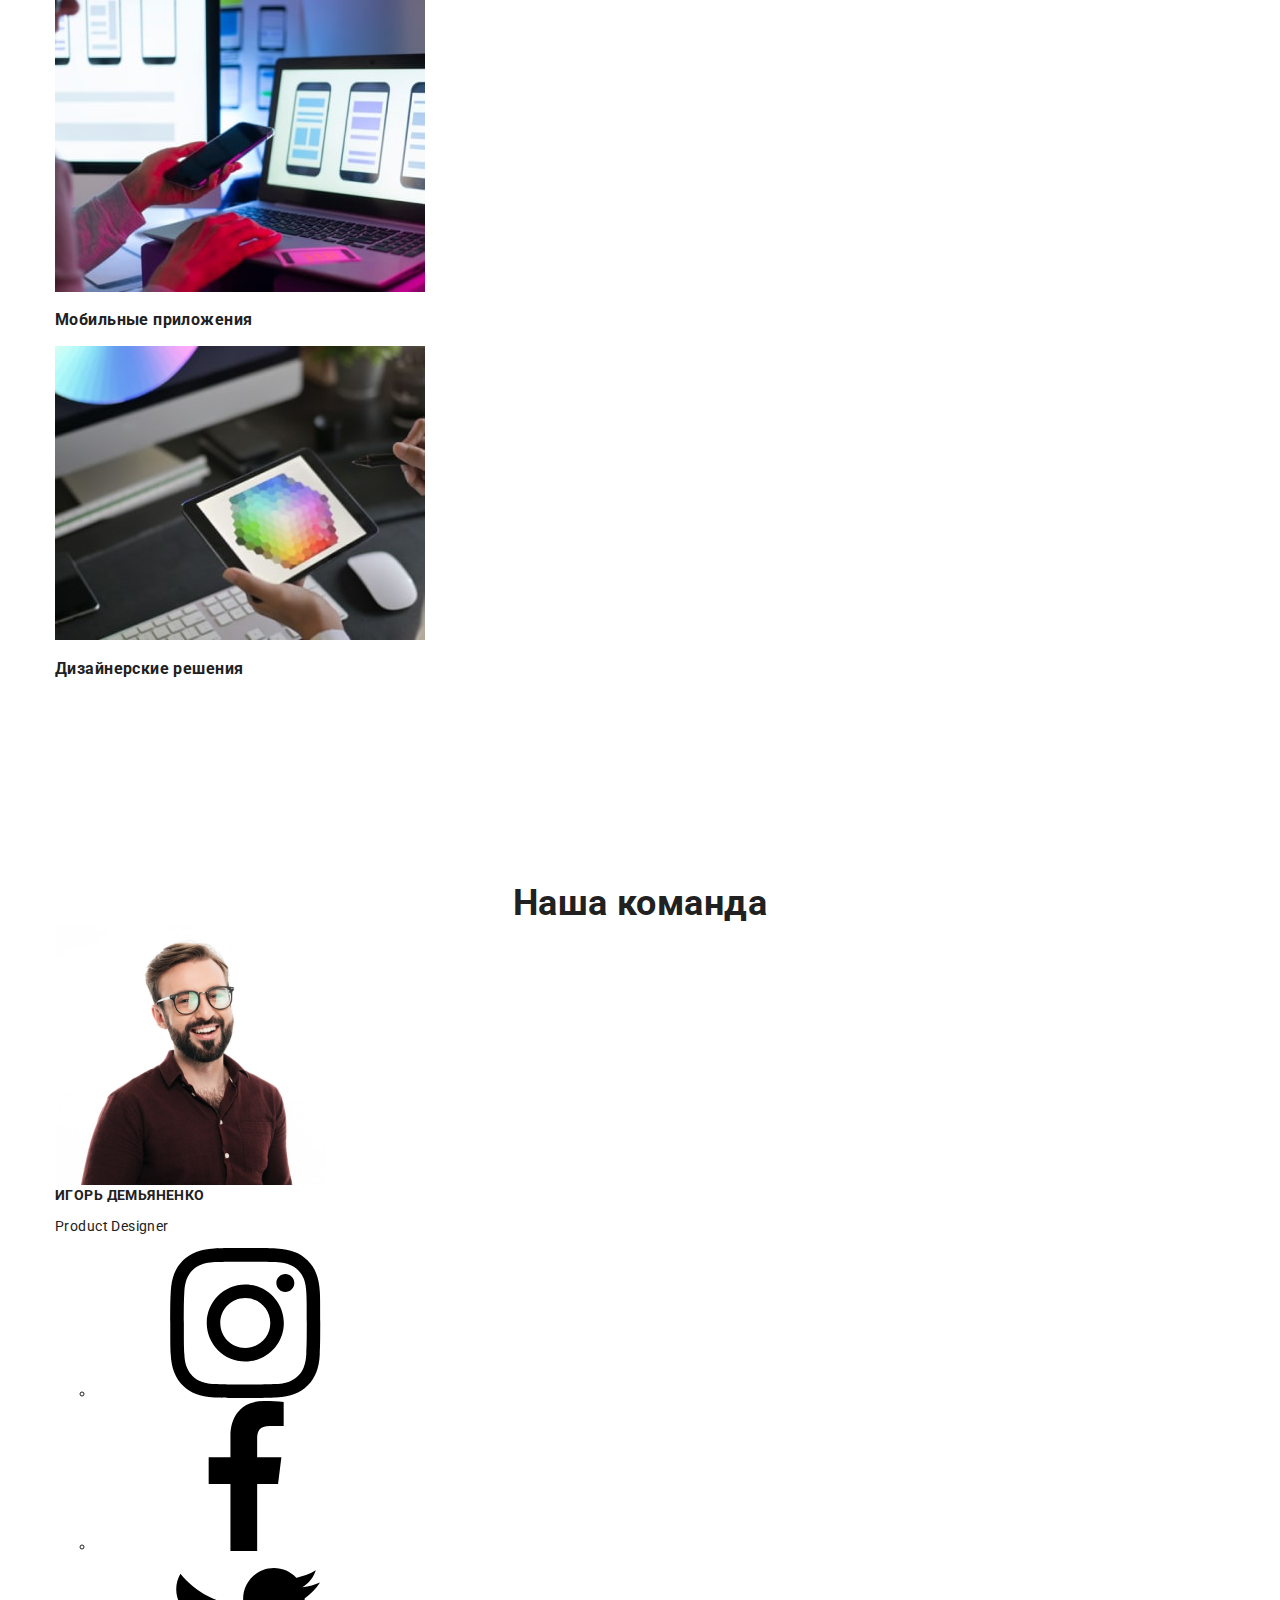
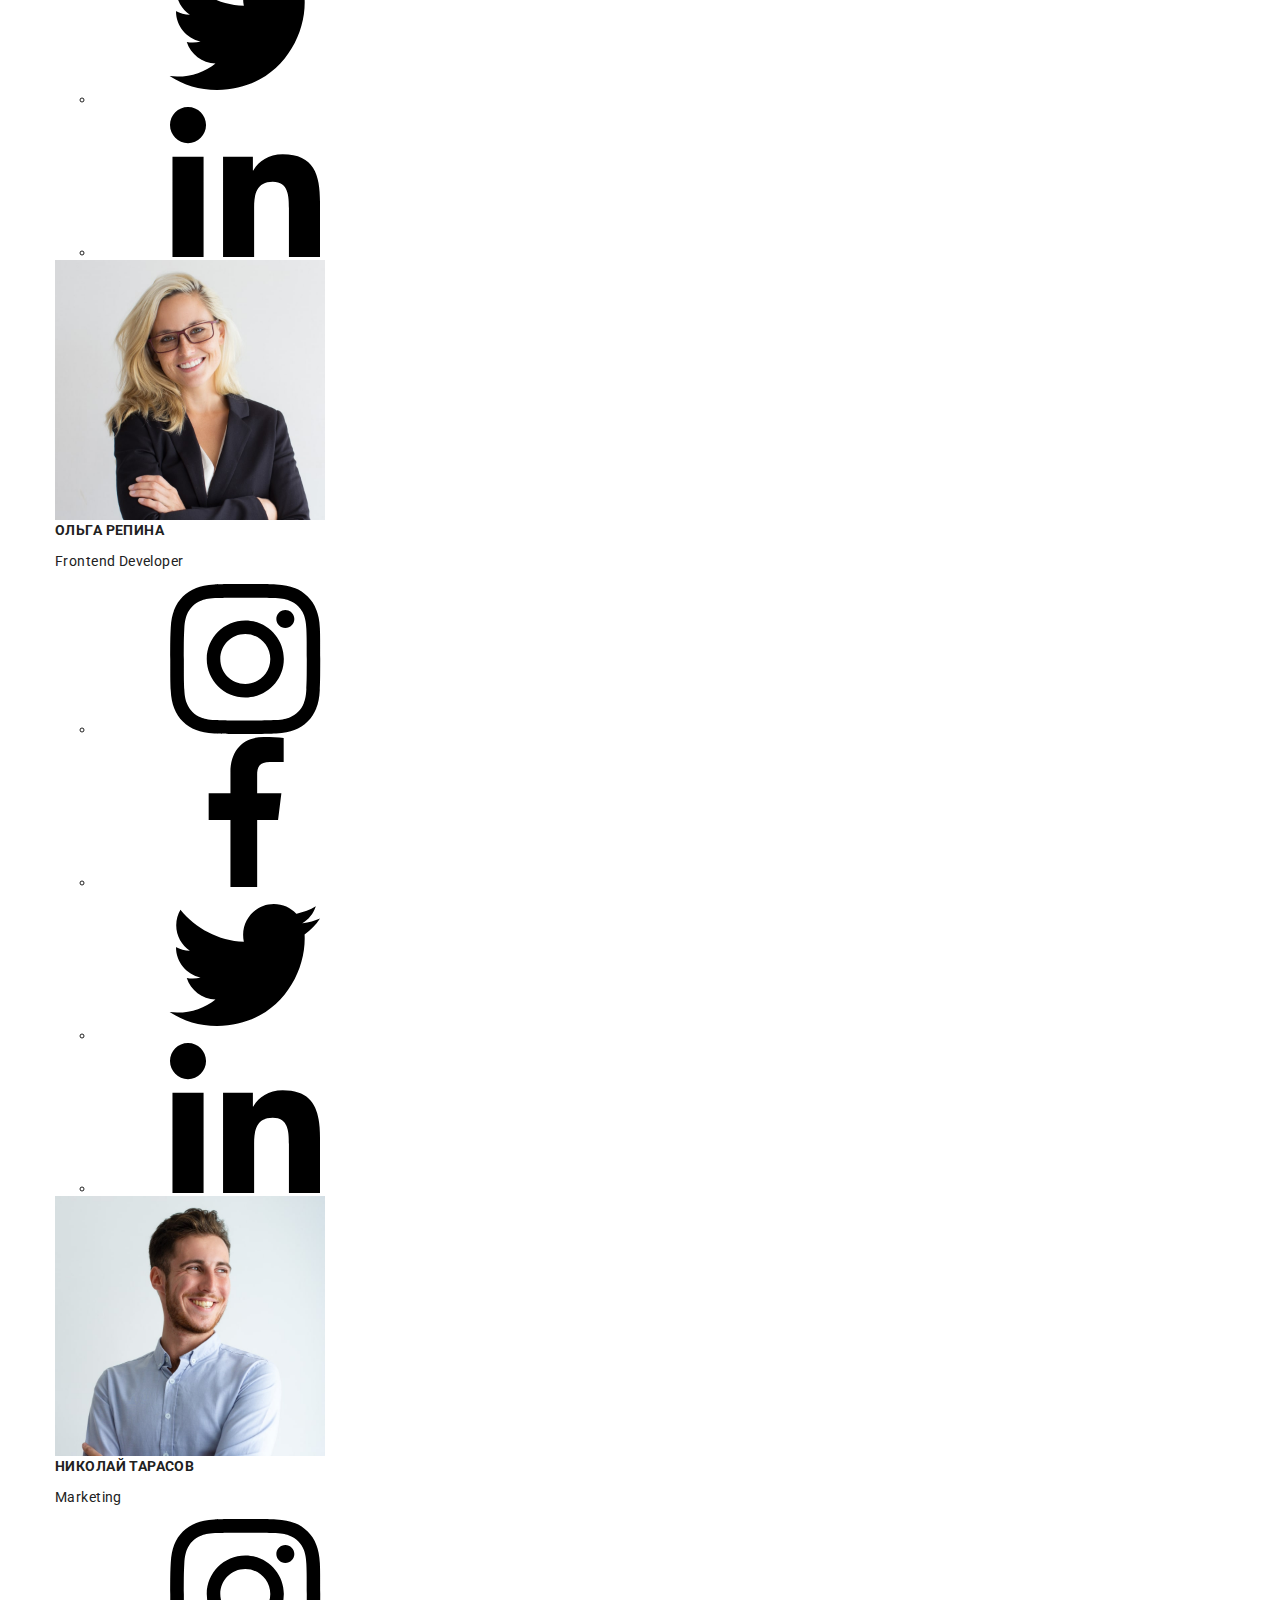
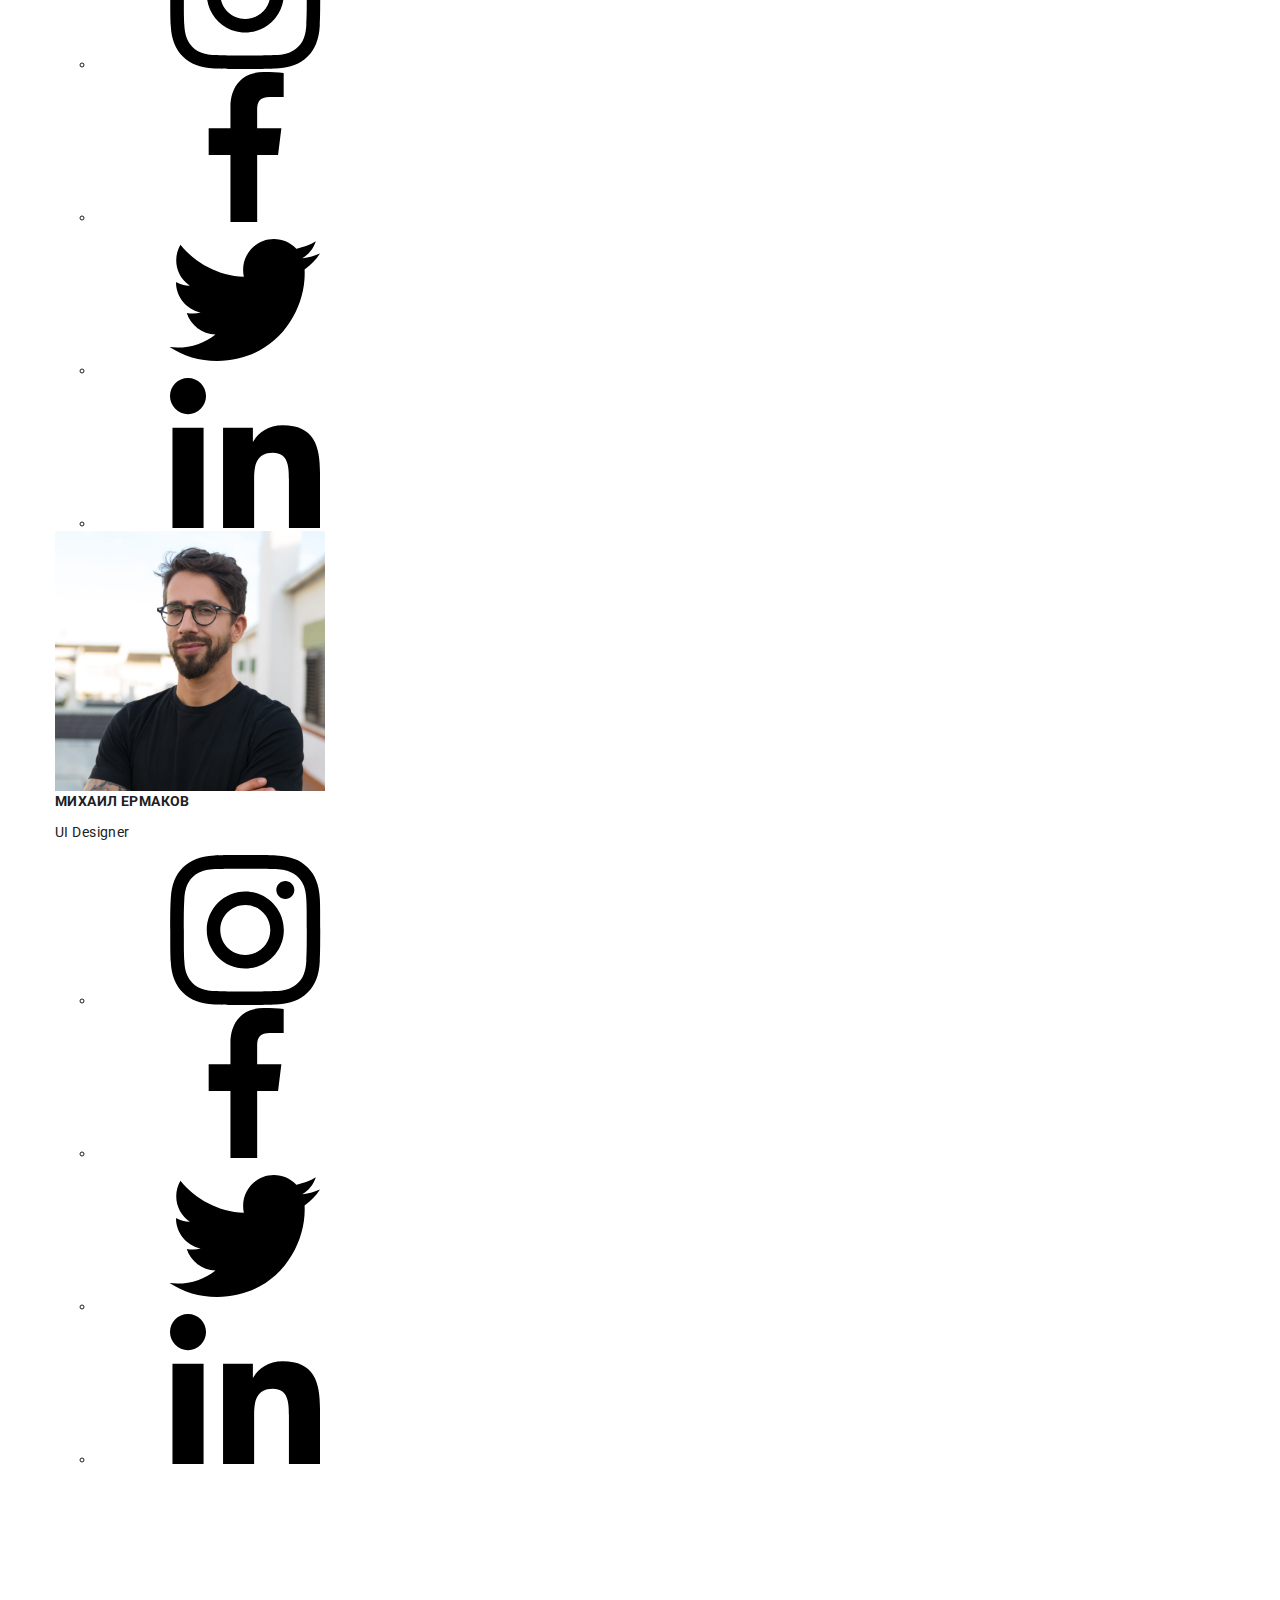
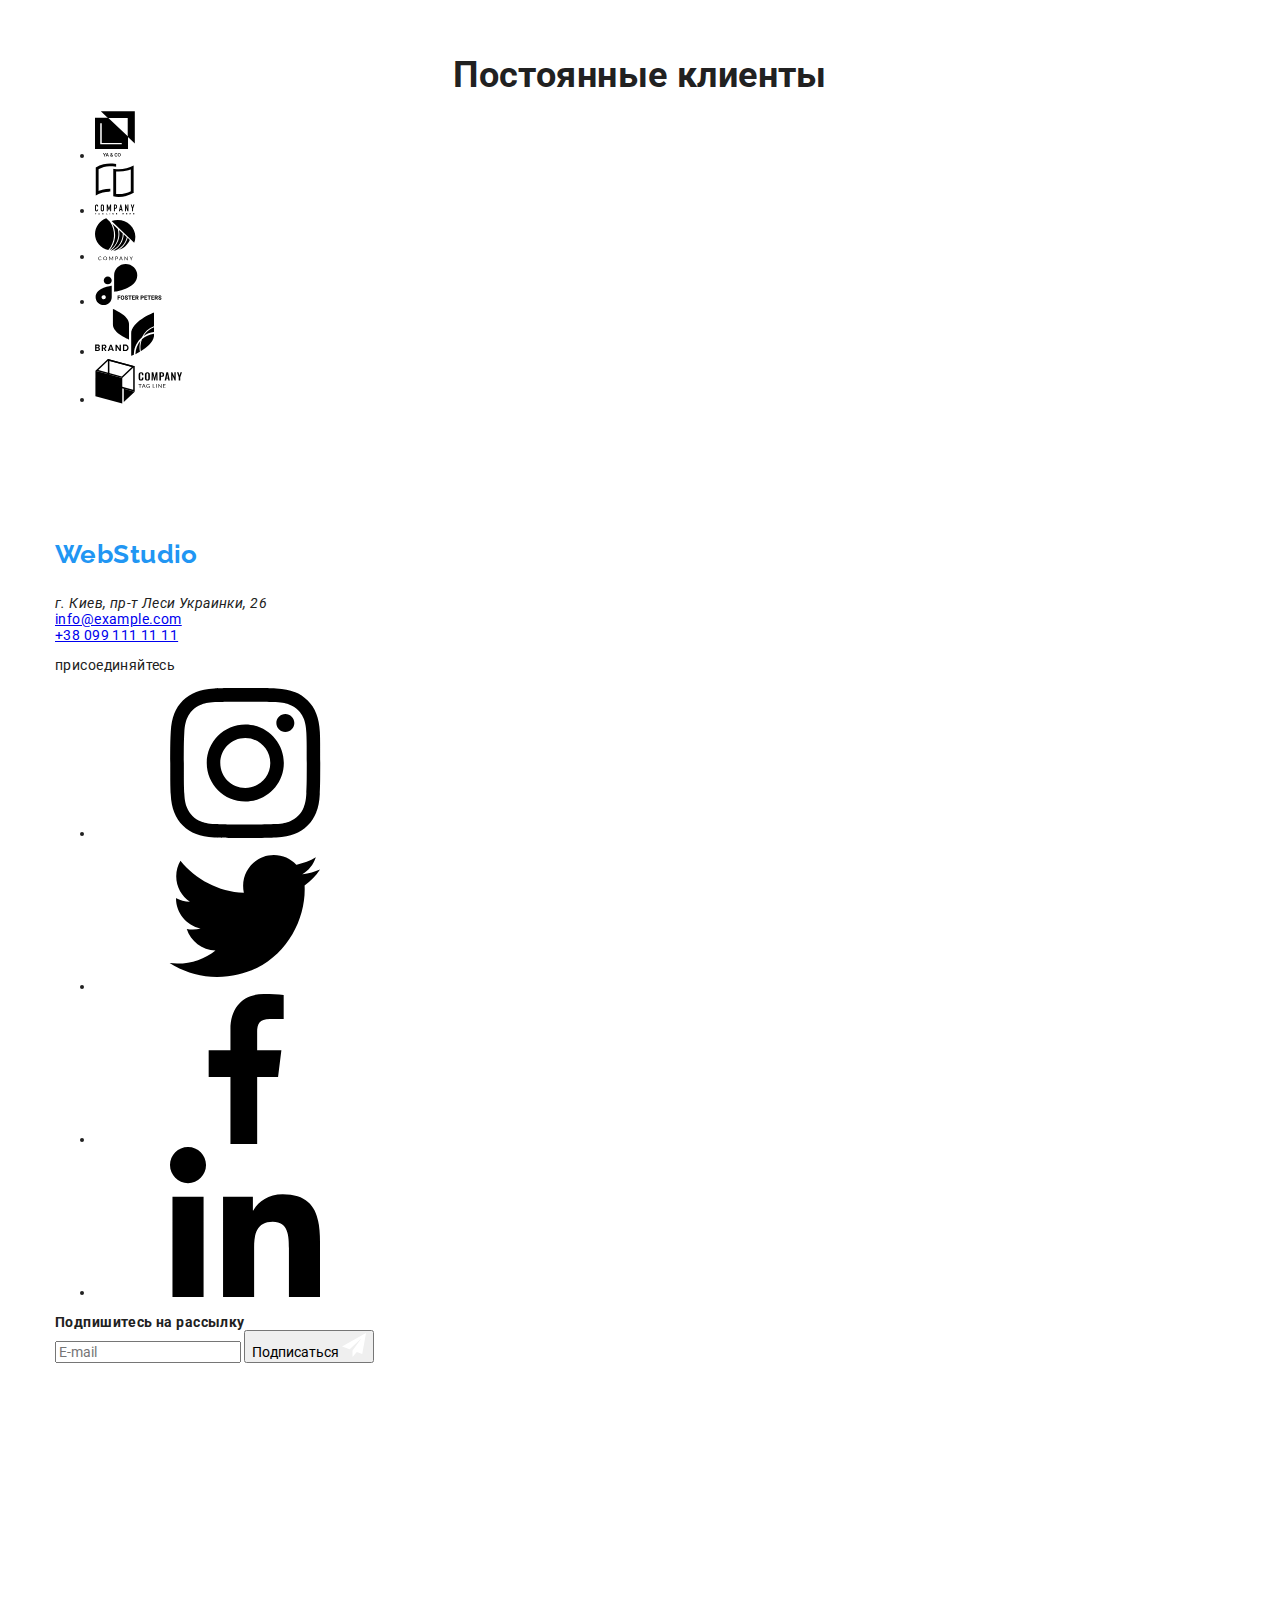
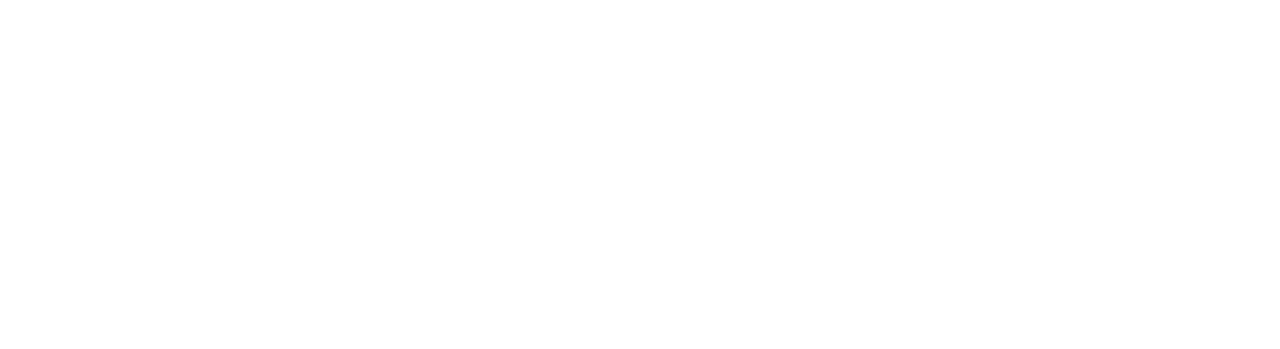
==== commit a938aa8f: "sass 27.01.21" ====
--- a/index.html
+++ b/index.html
@@ -98,8 +98,8 @@
       <!--секция со скрытым заголовком/преимущества-->
       <section class="section">
         <div class="container">
-          <h2 class="section-title hide">Преимущества</h2>
-          <ul class="list advantages-flex">
+          <h2 class="section-title is-hidden">Преимущества</h2>
+          <ul class="advantages-flex list">
             <li class="list__advantages">
               <div class="antenna">
                 <svg class="antenna__size">
--- a/css/styles.css
+++ b/css/styles.css
@@ -571,7 +571,6 @@
 
 .list__advantages {
   width: 270px;
-
   margin-right: 30px;
 }
 .list__advantages:last-child {
--- a/css/main.min.css
+++ b/css/main.min.css
@@ -1,3 +1,3 @@
 /*! modern-normalize v1.0.0 | MIT License | https://github.com/sindresorhus/modern-normalize */*,*::before,*::after{-webkit-box-sizing:border-box;box-sizing:border-box}:root{-moz-tab-size:4;-o-tab-size:4;tab-size:4}html{line-height:1.15;-webkit-text-size-adjust:100%}body{margin:0}body{font-family:system-ui,-apple-system,"Segoe UI",Roboto,Helvetica,Arial,sans-serif,"Apple Color Emoji","Segoe UI Emoji"}hr{height:0;color:inherit}abbr[title]{-webkit-text-decoration:underline dotted;text-decoration:underline dotted}b,strong{font-weight:bolder}code,kbd,samp,pre{font-family:ui-monospace, SFMono-Regular, Consolas, 'Liberation Mono', Menlo,- monospace;font-size:1em}small{font-size:80%}sub,sup{font-size:75%;line-height:0;position:relative;vertical-align:baseline}sub{bottom:-0.25em}sup{top:-0.5em}table{text-indent:0;border-color:inherit}button,input,optgroup,select,textarea{font-family:inherit;font-size:100%;line-height:1.15;margin:0}button,select{text-transform:none}button,[type='button'],[type='reset'],[type='submit']{-webkit-appearance:button}::-moz-focus-inner{border-style:none;padding:0}:-moz-focusring{outline:1px dotted ButtonText}:-moz-ui-invalid{box-shadow:none}legend{padding:0}progress{vertical-align:baseline}::-webkit-inner-spin-button,::-webkit-outer-spin-button{height:auto}[type='search']{-webkit-appearance:textfield;outline-offset:-2px}::-webkit-search-decoration{-webkit-appearance:none}::-webkit-file-upload-button{-webkit-appearance:button;font:inherit}summary{display:list-item}
+ monospace;font-size:1em}small{font-size:80%}sub,sup{font-size:75%;line-height:0;position:relative;vertical-align:baseline}sub{bottom:-0.25em}sup{top:-0.5em}table{text-indent:0;border-color:inherit}button,input,optgroup,select,textarea{font-family:inherit;font-size:100%;line-height:1.15;margin:0}button,select{text-transform:none}button,[type='button'],[type='reset'],[type='submit']{-webkit-appearance:button}::-moz-focus-inner{border-style:none;padding:0}:-moz-focusring{outline:1px dotted ButtonText}:-moz-ui-invalid{box-shadow:none}legend{padding:0}progress{vertical-align:baseline}::-webkit-inner-spin-button,::-webkit-outer-spin-button{height:auto}[type='search']{-webkit-appearance:textfield;outline-offset:-2px}::-webkit-search-decoration{-webkit-appearance:none}::-webkit-file-upload-button{-webkit-appearance:button;font:inherit}summary{display:list-item}body,.header{background-color:#fff}body,.header{color:#212121}body,.header,.hero{font-family:Roboto, sans-serif}body,.header{letter-spacing:0.03em}body,.header{font-weight:normal}body,.header{font-size:14px}.logo,.link,.site-nav__link,.header-contacts__address{text-decoration:none}.list{list-style:none;padding:0;margin:0}.container{margin-left:auto;margin-right:auto;width:1200px;padding-left:15px;padding-right:15px}.is-hidden{position:absolute;clip:rect(0 0 0 0);width:1px;height:1px;margin:-1px}.logo{color:#2196f3;font-family:Raleway, sans-serif;font-weight:bold;font-size:26px;line-height:1.19;display:inline-block}.common-line{display:-webkit-box;display:-ms-flexbox;display:flex;-webkit-box-align:center;-ms-flex-align:center;align-items:center}.line,.site-nav{display:-webkit-box;display:-ms-flexbox;display:flex;font-weight:500;font-size:14px;line-height:1.14;letter-spacing:0.02em}.site-nav{margin-left:93px}.logo{display:block;padding-top:24px;padding-bottom:25px}.logo__studio,.site-nav__link{color:#212121}.site-nav__items{margin-right:50px}.site-nav__items:last-child{margin-right:0}.site-nav__items--positioned{position:relative}.site-nav__link,.header-contacts__address{padding-top:32px;padding-bottom:32px;display:block;font-weight:500;line-height:1.14;letter-spacing:0.02em}.site-nav__link--active,.header-contacts__address--active{-webkit-transition-property:color;transition-property:color;-webkit-transition-duration:250ms;transition-duration:250ms;-webkit-transition-timing-function:cubic-bezier(0.4, 0, 0.2, 1);transition-timing-function:cubic-bezier(0.4, 0, 0.2, 1)}.site-nav__link--active:hover,.site-nav__link--active:focus,.header-contacts__address--active:hover,.header-contacts__address--active:focus{color:#2196f3}.site-nav__link--underlined{color:#2196f3}.site-nav__link--underlined::after{content:'';position:absolute;left:0;bottom:-1px;display:block;width:100%;height:4px;border-radius:2px;background-color:#2196f3;opacity:1;-webkit-transition-property:opacity;transition-property:opacity;-webkit-transition-duration:250ms;transition-duration:250ms;-webkit-transition-timing-function:cubic-bezier(0.4, 0, 0.2, 1);transition-timing-function:cubic-bezier(0.4, 0, 0.2, 1)}.header-contacts{display:-webkit-box;display:-ms-flexbox;display:flex;-webkit-box-align:center;-ms-flex-align:center;align-items:center;margin-left:auto}.header-contacts__items{margin-right:50px}.header-contacts__items:last-child{margin-right:0}.header-contacts__address{display:-webkit-box;display:-ms-flexbox;display:flex;-webkit-box-align:center;-ms-flex-align:center;align-items:center;color:#757575}.header-contacts__address--active{-webkit-transition-property:color;transition-property:color;-webkit-transition-duration:250ms;transition-duration:250ms;-webkit-transition-timing-function:cubic-bezier(0.4, 0, 0.2, 1);transition-timing-function:cubic-bezier(0.4, 0, 0.2, 1)}.header-contacts__address--active:hover,.header-contacts__address--active:focus{color:#2196f3}.envelope-icon{height:12px;width:16px;margin-right:10px;fill:currentColor}.amartphone-icon{height:16px;width:10px;margin-right:10px;fill:currentColor}.overlay{height:600px;max-width:1600px;margin-left:auto;margin-right:auto;background-position:center;background-size:cover;background-image:-webkit-gradient(linear, left top, right top, from(rgba(54,56,67,0.4)), to(rgba(54,56,67,0.4))),url("../imagesoptimized/hero img.jpg");background-image:linear-gradient(to right, rgba(54,56,67,0.4), rgba(54,56,67,0.4)),url("../imagesoptimized/hero img.jpg");background-color:var(--hero-bgc-color);border-top:1px solid var(--border)}.hero{padding-top:200px;padding-bottom:200px}.hero__centering{width:696px;text-align:center;margin-left:auto;margin-right:auto}.hero__title{margin-top:0;margin-bottom:30px;color:#fff;font-style:normal;font-weight:900;font-size:44px;line-height:1.36;letter-spacing:0.06em;text-transform:uppercase}.button{padding:10px 32px;border-style:none;outline:none;cursor:pointer;background-color:#2196f3;color:#fff;font-style:normal;font-weight:bold;font-size:16px;line-height:1.87;border-radius:4px;letter-spacing:0.06em}.section{padding-top:94px;padding-bottom:94px}.section-title{margin-top:0;margin-bottom:0;font-weight:bold;font-size:36px;line-height:1.16;text-align:center}.advantages-flex{display:-webkit-box;display:-ms-flexbox;display:flex}.list__advantages{width:270px;margin-right:30px}.list__advantages:last-child{margin-right:0}.antenna{display:-webkit-box;display:-ms-flexbox;display:flex;-webkit-box-align:center;-ms-flex-align:center;align-items:center;-webkit-box-pack:center;-ms-flex-pack:center;justify-content:center;width:270px;height:120px;margin-bottom:30px;background-color:#f5f4fa}.antenna__size{height:70px;width:70px}.list__title--third{margin-top:0;margin-bottom:10px;font-weight:bold;font-size:14px;line-height:1.14;text-transform:uppercase}
 /*# sourceMappingURL=main.min.css.map */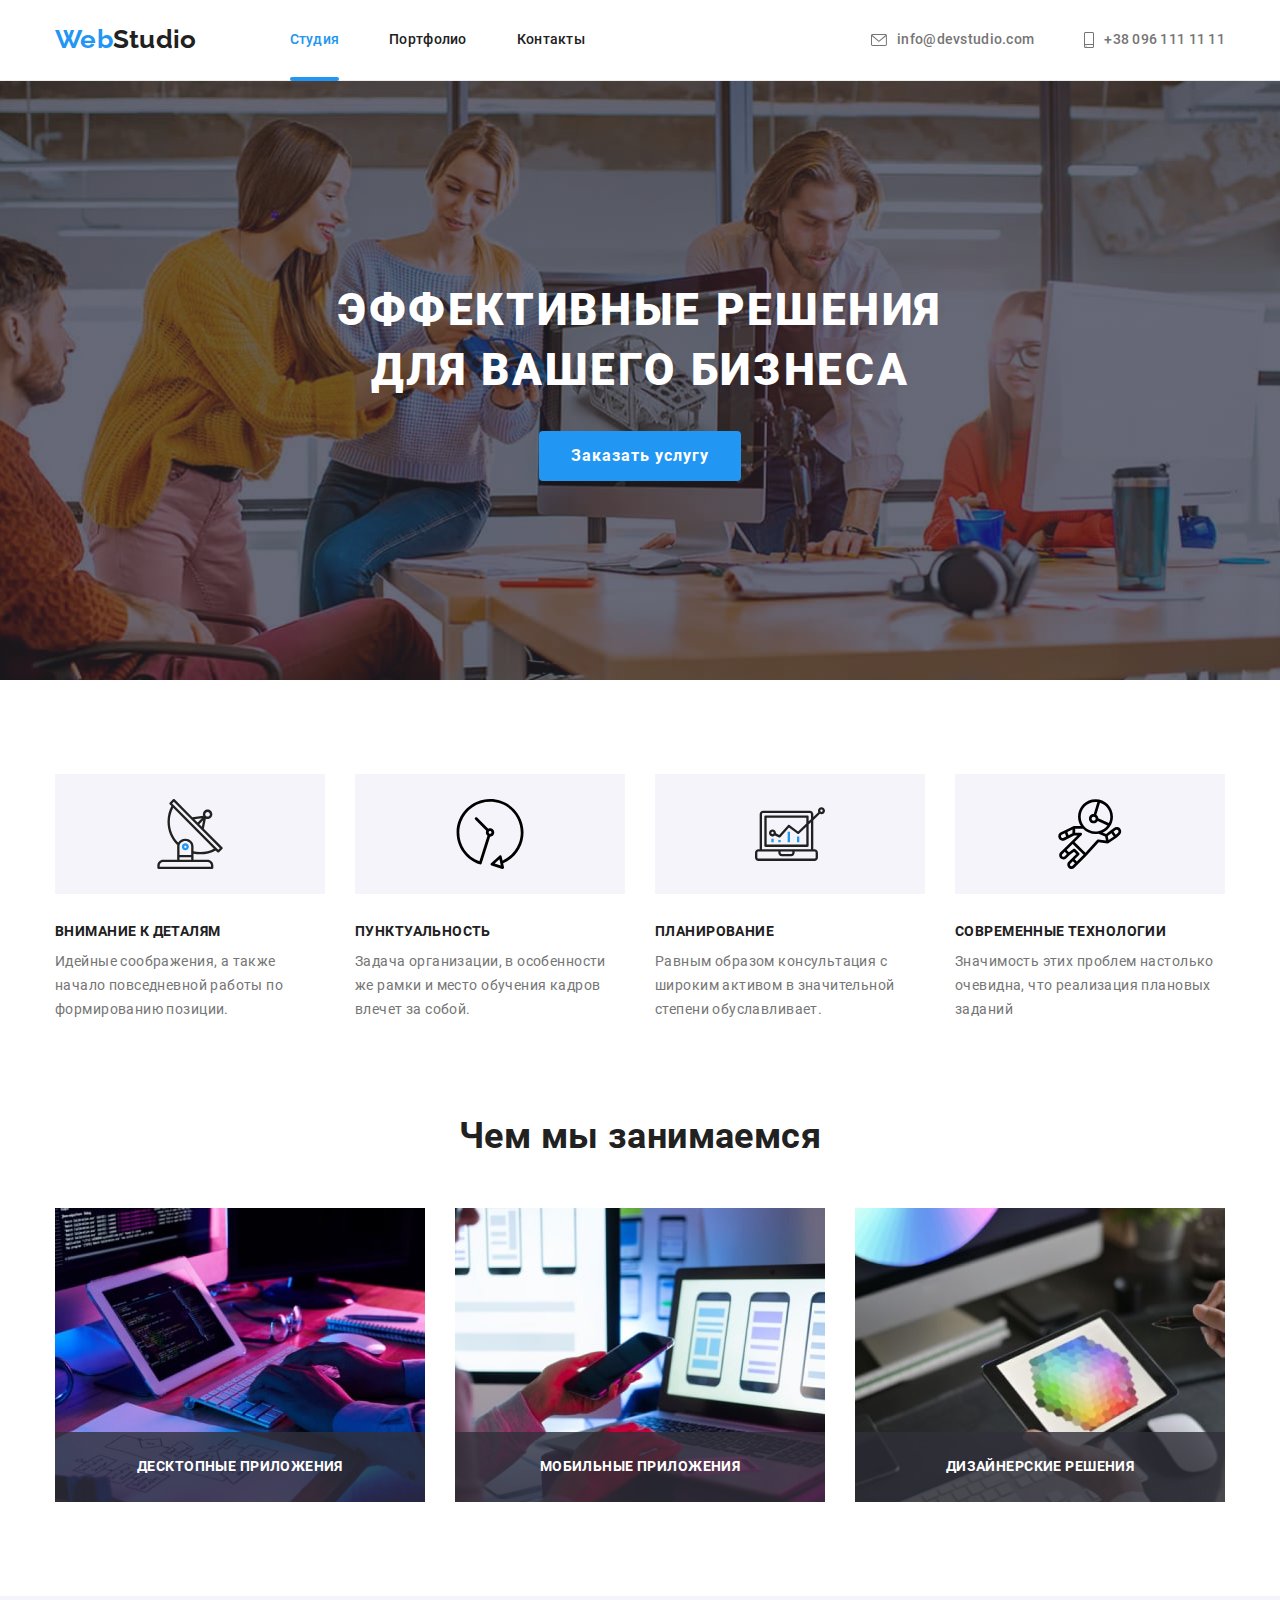
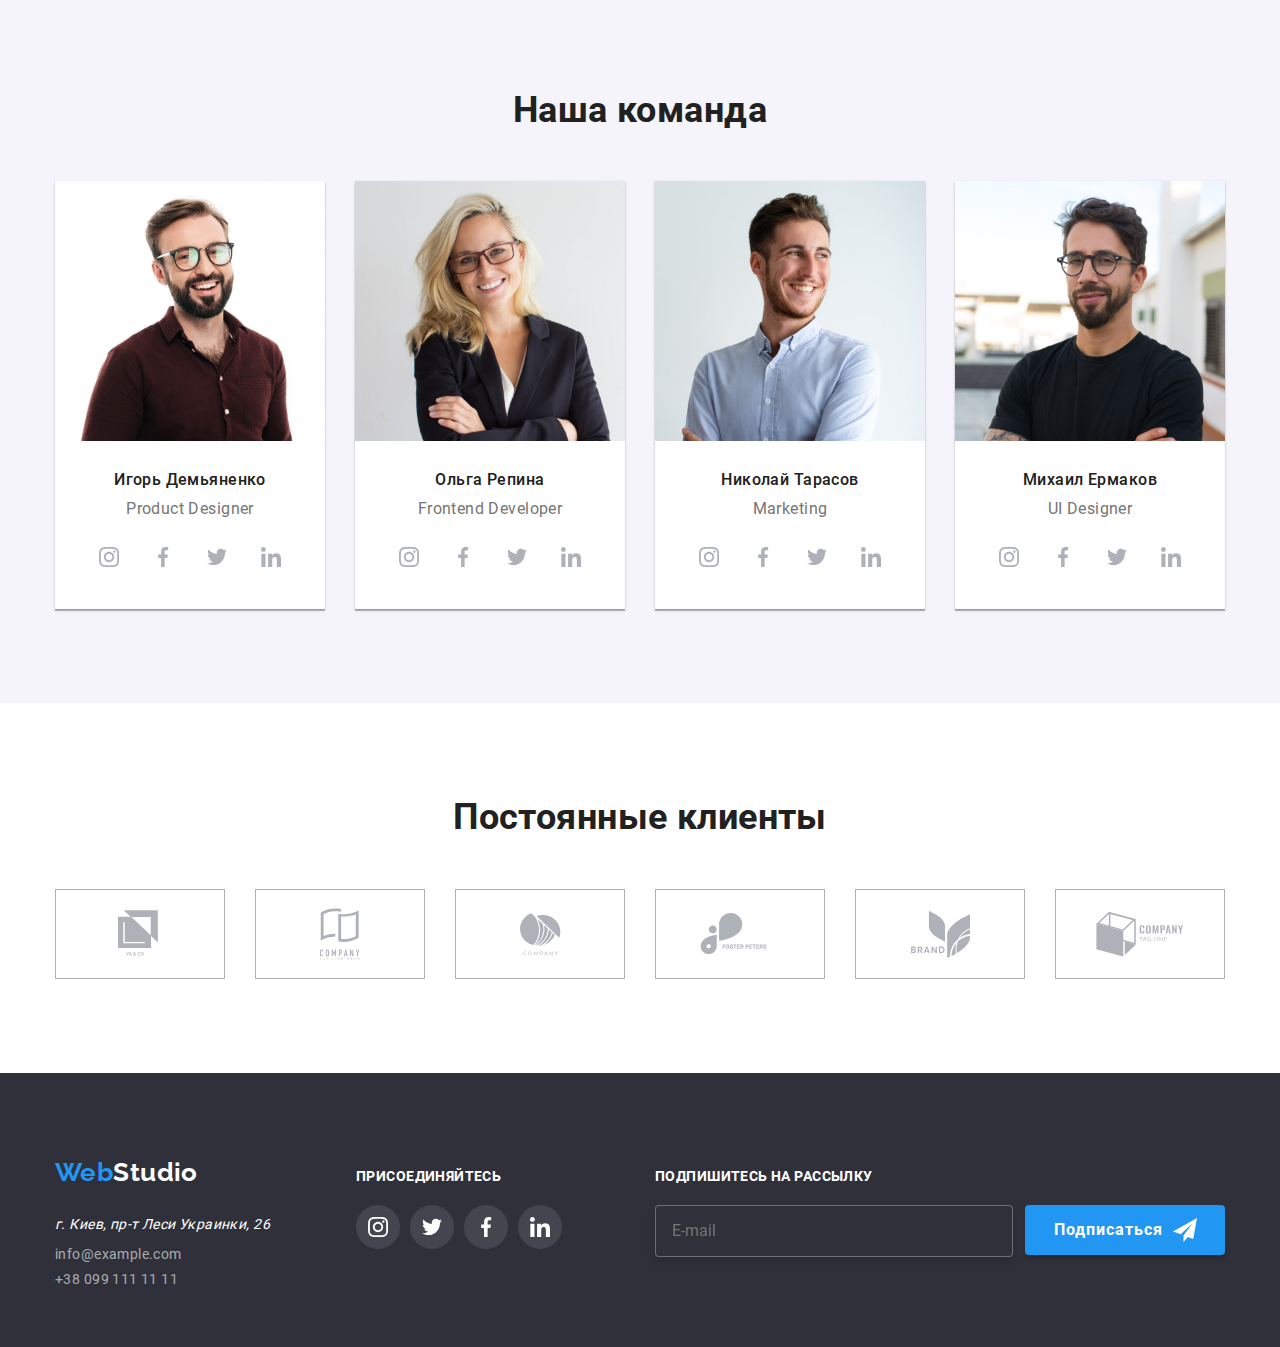
==== commit 765bc525: "hw-finish" ====
--- a/index.html
+++ b/index.html
@@ -4,19 +4,12 @@
     <meta charset="UTF-8" />
     <meta name="viewport" content="width=device-width, initial-scale=1.0" />
     <title>Studio</title>
-    <link rel="preconnect" href="https://fonts.gstatic.com" />
+    <!-- <link rel="preconnect" href="https://fonts.gstatic.com" />
 
     <link
       href="https://fonts.googleapis.com/css2?family=Raleway:wght@700&family=Roboto:wght@400;500;700;900&display=swap"
       rel="stylesheet"
-    />
-    <!-- <link
-      rel="stylesheet"
-      href="https://cdnjs.cloudflare.com/ajax/libs/modern-normalize/1.0.0/modern-normalize.css"
-      integrity="sha512-Zx6MlUMKSVJoQ+83OwhdILe8cSEsCzfqThJd7J/VA2UrK6Ctj85p+xzqfyuNXE5B1k25uUdmJ2OzItbBy9GHAQ=="
-      crossorigin="anonymous"
     /> -->
-    <!-- <link rel="stylesheet" href="./css/styles.css" /> -->
     <link rel="stylesheet" href="./css/main.min.css" />
   </head>
   <body>
--- a/css/main.min.css
+++ b/css/main.min.css
@@ -1,3 +1,3 @@
 /*! modern-normalize v1.0.0 | MIT License | https://github.com/sindresorhus/modern-normalize */*,*::before,*::after{-webkit-box-sizing:border-box;box-sizing:border-box}:root{-moz-tab-size:4;-o-tab-size:4;tab-size:4}html{line-height:1.15;-webkit-text-size-adjust:100%}body{margin:0}body{font-family:system-ui,-apple-system,"Segoe UI",Roboto,Helvetica,Arial,sans-serif,"Apple Color Emoji","Segoe UI Emoji"}hr{height:0;color:inherit}abbr[title]{-webkit-text-decoration:underline dotted;text-decoration:underline dotted}b,strong{font-weight:bolder}code,kbd,samp,pre{font-family:ui-monospace, SFMono-Regular, Consolas, 'Liberation Mono', Menlo,- monospace;font-size:1em}small{font-size:80%}sub,sup{font-size:75%;line-height:0;position:relative;vertical-align:baseline}sub{bottom:-0.25em}sup{top:-0.5em}table{text-indent:0;border-color:inherit}button,input,optgroup,select,textarea{font-family:inherit;font-size:100%;line-height:1.15;margin:0}button,select{text-transform:none}button,[type='button'],[type='reset'],[type='submit']{-webkit-appearance:button}::-moz-focus-inner{border-style:none;padding:0}:-moz-focusring{outline:1px dotted ButtonText}:-moz-ui-invalid{box-shadow:none}legend{padding:0}progress{vertical-align:baseline}::-webkit-inner-spin-button,::-webkit-outer-spin-button{height:auto}[type='search']{-webkit-appearance:textfield;outline-offset:-2px}::-webkit-search-decoration{-webkit-appearance:none}::-webkit-file-upload-button{-webkit-appearance:button;font:inherit}summary{display:list-item}body,.header{background-color:#fff}body,.header{color:#212121}body,.header,.hero{font-family:Roboto, sans-serif}body,.header{letter-spacing:0.03em}body,.header{font-weight:normal}body,.header{font-size:14px}.logo,.link,.site-nav__link,.header-contacts__address{text-decoration:none}.list{list-style:none;padding:0;margin:0}.container{margin-left:auto;margin-right:auto;width:1200px;padding-left:15px;padding-right:15px}.is-hidden{position:absolute;clip:rect(0 0 0 0);width:1px;height:1px;margin:-1px}.logo{color:#2196f3;font-family:Raleway, sans-serif;font-weight:bold;font-size:26px;line-height:1.19;display:inline-block}.common-line{display:-webkit-box;display:-ms-flexbox;display:flex;-webkit-box-align:center;-ms-flex-align:center;align-items:center}.line,.site-nav{display:-webkit-box;display:-ms-flexbox;display:flex;font-weight:500;font-size:14px;line-height:1.14;letter-spacing:0.02em}.site-nav{margin-left:93px}.logo{display:block;padding-top:24px;padding-bottom:25px}.logo__studio,.site-nav__link{color:#212121}.site-nav__items{margin-right:50px}.site-nav__items:last-child{margin-right:0}.site-nav__items--positioned{position:relative}.site-nav__link,.header-contacts__address{padding-top:32px;padding-bottom:32px;display:block;font-weight:500;line-height:1.14;letter-spacing:0.02em}.site-nav__link--active,.header-contacts__address--active{-webkit-transition-property:color;transition-property:color;-webkit-transition-duration:250ms;transition-duration:250ms;-webkit-transition-timing-function:cubic-bezier(0.4, 0, 0.2, 1);transition-timing-function:cubic-bezier(0.4, 0, 0.2, 1)}.site-nav__link--active:hover,.site-nav__link--active:focus,.header-contacts__address--active:hover,.header-contacts__address--active:focus{color:#2196f3}.site-nav__link--underlined{color:#2196f3}.site-nav__link--underlined::after{content:'';position:absolute;left:0;bottom:-1px;display:block;width:100%;height:4px;border-radius:2px;background-color:#2196f3;opacity:1;-webkit-transition-property:opacity;transition-property:opacity;-webkit-transition-duration:250ms;transition-duration:250ms;-webkit-transition-timing-function:cubic-bezier(0.4, 0, 0.2, 1);transition-timing-function:cubic-bezier(0.4, 0, 0.2, 1)}.header-contacts{display:-webkit-box;display:-ms-flexbox;display:flex;-webkit-box-align:center;-ms-flex-align:center;align-items:center;margin-left:auto}.header-contacts__items{margin-right:50px}.header-contacts__items:last-child{margin-right:0}.header-contacts__address{display:-webkit-box;display:-ms-flexbox;display:flex;-webkit-box-align:center;-ms-flex-align:center;align-items:center;color:#757575}.header-contacts__address--active{-webkit-transition-property:color;transition-property:color;-webkit-transition-duration:250ms;transition-duration:250ms;-webkit-transition-timing-function:cubic-bezier(0.4, 0, 0.2, 1);transition-timing-function:cubic-bezier(0.4, 0, 0.2, 1)}.header-contacts__address--active:hover,.header-contacts__address--active:focus{color:#2196f3}.envelope-icon{height:12px;width:16px;margin-right:10px;fill:currentColor}.amartphone-icon{height:16px;width:10px;margin-right:10px;fill:currentColor}.overlay{height:600px;max-width:1600px;margin-left:auto;margin-right:auto;background-position:center;background-size:cover;background-image:-webkit-gradient(linear, left top, right top, from(rgba(54,56,67,0.4)), to(rgba(54,56,67,0.4))),url("../imagesoptimized/hero img.jpg");background-image:linear-gradient(to right, rgba(54,56,67,0.4), rgba(54,56,67,0.4)),url("../imagesoptimized/hero img.jpg");background-color:var(--hero-bgc-color);border-top:1px solid var(--border)}.hero{padding-top:200px;padding-bottom:200px}.hero__centering{width:696px;text-align:center;margin-left:auto;margin-right:auto}.hero__title{margin-top:0;margin-bottom:30px;color:#fff;font-style:normal;font-weight:900;font-size:44px;line-height:1.36;letter-spacing:0.06em;text-transform:uppercase}.button{padding:10px 32px;border-style:none;outline:none;cursor:pointer;background-color:#2196f3;color:#fff;font-style:normal;font-weight:bold;font-size:16px;line-height:1.87;border-radius:4px;letter-spacing:0.06em}.section{padding-top:94px;padding-bottom:94px}.section-title{margin-top:0;margin-bottom:0;font-weight:bold;font-size:36px;line-height:1.16;text-align:center}.advantages-flex{display:-webkit-box;display:-ms-flexbox;display:flex}.list__advantages{width:270px;margin-right:30px}.list__advantages:last-child{margin-right:0}.antenna{display:-webkit-box;display:-ms-flexbox;display:flex;-webkit-box-align:center;-ms-flex-align:center;align-items:center;-webkit-box-pack:center;-ms-flex-pack:center;justify-content:center;width:270px;height:120px;margin-bottom:30px;background-color:#f5f4fa}.antenna__size{height:70px;width:70px}.list__title--third{margin-top:0;margin-bottom:10px;font-weight:bold;font-size:14px;line-height:1.14;text-transform:uppercase}
+ monospace;font-size:1em}small{font-size:80%}sub,sup{font-size:75%;line-height:0;position:relative;vertical-align:baseline}sub{bottom:-0.25em}sup{top:-0.5em}table{text-indent:0;border-color:inherit}button,input,optgroup,select,textarea{font-family:inherit;font-size:100%;line-height:1.15;margin:0}button,select{text-transform:none}button,[type='button'],[type='reset'],[type='submit']{-webkit-appearance:button}::-moz-focus-inner{border-style:none;padding:0}:-moz-focusring{outline:1px dotted ButtonText}:-moz-ui-invalid{box-shadow:none}legend{padding:0}progress{vertical-align:baseline}::-webkit-inner-spin-button,::-webkit-outer-spin-button{height:auto}[type='search']{-webkit-appearance:textfield;outline-offset:-2px}::-webkit-search-decoration{-webkit-appearance:none}::-webkit-file-upload-button{-webkit-appearance:button;font:inherit}summary{display:list-item}body{background-color:#fff}body{color:#212121}body{font-family:Roboto, sans-serif}body{letter-spacing:0.03em}body{font-weight:normal}body{font-size:14px}img{display:block;max-width:100%;height:auto}.logo,.link,.site-nav__link,.header-contacts__address,.footer__link--transition{text-decoration:none}.list{list-style:none;padding:0;margin:0}.container{margin-left:auto;margin-right:auto;width:1200px;padding-left:15px;padding-right:15px}.is-hidden{position:absolute;clip:rect(0 0 0 0);width:1px;height:1px;margin:-1px}.section{padding-top:94px;padding-bottom:94px}@font-face{font-family:'Roboto';font-style:normal;font-weight:400;src:local(""),url("../fonts/roboto-v20-latin_cyrillic-regular.woff2") format("woff2"),url("../fonts/roboto-v20-latin_cyrillic-regular.woff") format("woff")}@font-face{font-family:'Roboto';font-style:normal;font-weight:500;src:local(""),url("../fonts/roboto-v20-latin_cyrillic-500.woff2") format("woff2"),url("../fonts/roboto-v20-latin_cyrillic-500.woff") format("woff")}@font-face{font-family:'Roboto';font-style:normal;font-weight:700;src:local(""),url("../fonts/roboto-v20-latin_cyrillic-700.woff2") format("woff2"),url("../fonts/roboto-v20-latin_cyrillic-700.woff") format("woff")}@font-face{font-family:'Roboto';font-style:normal;font-weight:900;src:local(""),url("../fonts/roboto-v20-latin_cyrillic-900.woff2") format("woff2"),url("../fonts/roboto-v20-latin_cyrillic-900.woff") format("woff")}@font-face{font-family:'Raleway';font-style:normal;font-weight:700;src:local(""),url("../fonts/raleway-v18-latin_cyrillic-700.woff2") format("woff2"),url("../fonts/raleway-v18-latin_cyrillic-700.woff") format("woff")}.logo{color:#2196f3;font-family:Raleway, sans-serif;font-weight:bold;font-size:26px;line-height:1.19;display:inline-block}.common-line{display:-webkit-box;display:-ms-flexbox;display:flex;-webkit-box-align:center;-ms-flex-align:center;align-items:center}.line,.site-nav{display:-webkit-box;display:-ms-flexbox;display:flex;font-weight:500;font-size:14px;line-height:1.14;letter-spacing:0.02em}.site-nav{margin-left:93px}.logo{display:block;padding-top:24px;padding-bottom:25px}.logo__studio,.site-nav__link{color:#212121}.site-nav__items{margin-right:50px}.site-nav__items:last-child{margin-right:0}.site-nav__items--positioned{position:relative}.site-nav__link,.header-contacts__address{padding-top:32px;padding-bottom:32px;display:block;font-weight:500;line-height:1.14;letter-spacing:0.02em}.site-nav__link--active,.header-contacts__address--active{-webkit-transition-property:color;transition-property:color;-webkit-transition-duration:250ms;transition-duration:250ms;-webkit-transition-timing-function:cubic-bezier(0.4, 0, 0.2, 1);transition-timing-function:cubic-bezier(0.4, 0, 0.2, 1)}.site-nav__link--active:hover,.site-nav__link--active:focus,.header-contacts__address--active:hover,.header-contacts__address--active:focus{color:#2196f3}.site-nav__link--underlined{color:#2196f3}.site-nav__link--underlined::after{content:'';position:absolute;left:0;bottom:-1px;display:block;width:100%;height:4px;border-radius:2px;background-color:#2196f3;opacity:1;-webkit-transition-property:opacity;transition-property:opacity;-webkit-transition-duration:250ms;transition-duration:250ms;-webkit-transition-timing-function:cubic-bezier(0.4, 0, 0.2, 1);transition-timing-function:cubic-bezier(0.4, 0, 0.2, 1)}.header-contacts{display:-webkit-box;display:-ms-flexbox;display:flex;-webkit-box-align:center;-ms-flex-align:center;align-items:center;margin-left:auto}.header-contacts__items{margin-right:50px}.header-contacts__items:last-child{margin-right:0}.header-contacts__address{display:-webkit-box;display:-ms-flexbox;display:flex;-webkit-box-align:center;-ms-flex-align:center;align-items:center;color:#757575}.header-contacts__address--active{-webkit-transition-property:color;transition-property:color;-webkit-transition-duration:250ms;transition-duration:250ms;-webkit-transition-timing-function:cubic-bezier(0.4, 0, 0.2, 1);transition-timing-function:cubic-bezier(0.4, 0, 0.2, 1)}.header-contacts__address--active:hover,.header-contacts__address--active:focus{color:#2196f3}.envelope-icon{height:12px;width:16px;margin-right:10px;fill:currentColor}.amartphone-icon{height:16px;width:10px;margin-right:10px;fill:currentColor}.overlay{height:600px;max-width:1600px;margin-left:auto;margin-right:auto;background-position:center;background-size:cover;background-image:-webkit-gradient(linear, left top, right top, from(rgba(54,56,67,0.4)), to(rgba(54,56,67,0.4))),url("../imagesoptimized/hero img.jpg");background-image:linear-gradient(to right, rgba(54,56,67,0.4), rgba(54,56,67,0.4)),url("../imagesoptimized/hero img.jpg");background-color:var(#c4c4c4);border-top:1px solid #ececec}.hero{padding-top:200px;padding-bottom:200px}.hero__centering{width:696px;text-align:center;margin-left:auto;margin-right:auto}.hero__title{margin-top:0;margin-bottom:30px;color:#fff;font-weight:900;font-size:44px;line-height:1.36;letter-spacing:0.06em;text-transform:uppercase}.button{padding:10px 32px;border-style:none;outline:none;cursor:pointer;background-color:#2196f3;color:#fff;font-style:normal;font-weight:bold;font-size:16px;line-height:1.87;border-radius:4px;letter-spacing:0.06em}.section{padding-top:94px;padding-bottom:94px}.section-title{margin-top:0;margin-bottom:0;font-weight:bold;font-size:36px;line-height:1.16;text-align:center}.advantages-flex{display:-webkit-box;display:-ms-flexbox;display:flex}.list__advantages{width:270px;margin-right:30px}.list__advantages:last-child{margin-right:0}.antenna{display:-webkit-box;display:-ms-flexbox;display:flex;-webkit-box-align:center;-ms-flex-align:center;align-items:center;-webkit-box-pack:center;-ms-flex-pack:center;justify-content:center;width:270px;height:120px;margin-bottom:30px;background-color:#f5f4fa}.antenna__size{height:70px;width:70px}.list__title--third{margin-top:0;margin-bottom:10px;font-weight:bold;font-size:14px;line-height:1.14;text-transform:uppercase}.list__content--describing{line-height:1.71;margin-top:0;margin-bottom:0;color:#757575}.vector{display:-webkit-box;display:-ms-flexbox;display:flex;-webkit-box-align:center;-ms-flex-align:center;align-items:center;-webkit-box-pack:center;-ms-flex-pack:center;justify-content:center;width:270px;height:120px;margin-bottom:30px;background-color:#f5f4fa}.vector__size{height:70px;width:70px}.diagram{display:-webkit-box;display:-ms-flexbox;display:flex;-webkit-box-align:center;-ms-flex-align:center;align-items:center;-webkit-box-pack:center;-ms-flex-pack:center;justify-content:center;width:270px;height:120px;margin-bottom:30px;background-color:#f5f4fa}.diagram__size{height:70px;width:70px}.Group{display:-webkit-box;display:-ms-flexbox;display:flex;-webkit-box-align:center;-ms-flex-align:center;align-items:center;-webkit-box-pack:center;-ms-flex-pack:center;justify-content:center;width:270px;height:120px;margin-bottom:30px;background-color:#f5f4fa}.Group__size{height:70px;width:70px}.service-img{padding-top:0px;padding-bottom:94px}.section-title{margin-top:0;margin-bottom:50px;font-weight:bold;font-size:36px;line-height:1.16;text-align:center}.skills{display:-webkit-box;display:-ms-flexbox;display:flex}.skills__img{position:relative;width:370px;height:294px;margin-right:30px}.skills__img:last-child{margin-right:0}.skills__thumb{position:absolute;bottom:0;left:0;width:100%;height:70px;background-color:rgba(47,48,58,0.8)}.skills__project{display:-webkit-box;display:-ms-flexbox;display:flex;-webkit-box-align:center;-ms-flex-align:center;align-items:center;-webkit-box-pack:center;-ms-flex-pack:center;justify-content:center;height:70px;width:100%;margin:0;font-weight:bold;font-size:14px;line-height:1.14;text-align:center;text-transform:uppercase;color:#fff}.bgc-team{background-color:#f5f4fa}.section-title{margin-top:0;margin-bottom:0;font-weight:bold;font-size:36px;line-height:1.16;text-align:center;margin-bottom:50px}.team-workers{display:-webkit-box;display:-ms-flexbox;display:flex}.team-workers__portfolio{width:270px;height:428px;margin-right:30px;background-color:#fff;-webkit-box-shadow:0px 1px 3px rgba(0,0,0,0.12),0px 1px 1px rgba(0,0,0,0.14),0px 2px 1px rgba(0,0,0,0.2);box-shadow:0px 1px 3px rgba(0,0,0,0.12),0px 1px 1px rgba(0,0,0,0.14),0px 2px 1px rgba(0,0,0,0.2)}.team-workers__portfolio:last-child{margin-right:0}.team-workers__profile{padding-top:30px;padding-bottom:30px;height:168px;border-radius:4px}.team-workers__name{font-size:16px;line-height:1.18;text-align:center;font-weight:500;text-transform:none}.team-workers__position{margin-top:0;margin-bottom:16px;line-height:1.18;font-size:16px;text-align:center;font-weight:normal;color:#757575}.team-workers__network{display:-webkit-box;display:-ms-flexbox;display:flex;-webkit-box-pack:center;-ms-flex-pack:center;justify-content:center;list-style:none;padding:0}.team-workers__network--centered{display:-webkit-box;display:-ms-flexbox;display:flex;-webkit-box-align:center;-ms-flex-align:center;align-items:center;-webkit-box-pack:center;-ms-flex-pack:center;justify-content:center;margin-right:10px;width:44px;height:44px}.team-workers__network--centered:last-child{margin-right:0}.team-workers__network--transition{display:-webkit-box;display:-ms-flexbox;display:flex;-webkit-box-align:center;-ms-flex-align:center;align-items:center;-webkit-box-pack:center;-ms-flex-pack:center;justify-content:center;width:100%;height:100%;border-radius:50%;fill:#afb1b8;-webkit-transition-property:background-color,fill;transition-property:background-color,fill;-webkit-transition-duration:250ms, 250ms;transition-duration:250ms, 250ms;-webkit-transition-timing-function:cubic-bezier(0.4, 0, 0.2, 1),cubic-bezier(0.4, 0, 0.2, 1);transition-timing-function:cubic-bezier(0.4, 0, 0.2, 1),cubic-bezier(0.4, 0, 0.2, 1)}.team-workers__network--transition:focus,.team-workers__network--transition:hover{background-color:#2196f3;fill:#fff}.team-workers__icon{width:20px;height:20px;text-align:center;margin:0}.section-title{margin-top:0;margin-bottom:50px;font-weight:bold;font-size:36px;line-height:1.16;text-align:center}.clients{display:-webkit-box;display:-ms-flexbox;display:flex;margin:0;padding:0;list-style:none}.clients__list{width:170px;height:90px;margin-right:30px}.clients__list:last-child{margin-right:0}.clients__link{display:-webkit-box;display:-ms-flexbox;display:flex;-webkit-box-align:center;-ms-flex-align:center;align-items:center;-webkit-box-pack:center;-ms-flex-pack:center;justify-content:center;height:100%;fill:#afb1b8;border:1px solid #afb1b8;-webkit-transition-property:border-color,fill;transition-property:border-color,fill;-webkit-transition-duration:250ms, 250ms;transition-duration:250ms, 250ms;-webkit-transition-timing-function:cubic-bezier(0.4, 0, 0.2, 1),cubic-bezier(0.4, 0, 0.2, 1);transition-timing-function:cubic-bezier(0.4, 0, 0.2, 1),cubic-bezier(0.4, 0, 0.2, 1)}.clients__link:hover,.clients__link:focus{border-color:#2196f3;fill:#2196f3}.footer{background-color:#2f303a;padding-top:60px;padding-bottom:60px}.footer__baseline{display:-webkit-box;display:-ms-flexbox;display:flex;-webkit-box-align:baseline;-ms-flex-align:baseline;align-items:baseline;width:100%;padding:0;margin:0}.footer__address{margin-right:70px;width:231px}.logo__studio--white{color:#fff}.footer__address--physical{display:block;color:#fff;line-height:1.71;margin-bottom:9px}.footer__address--virtual{margin-bottom:9px}.footer__address--virtual:last-child{margin-bottom:0}.footer__link--transition{color:rgba(255,255,255,0.6);-webkit-transition-property:color;transition-property:color;-webkit-transition-duration:250ms;transition-duration:250ms;-webkit-transition-timing-function:cubic-bezier(0.4, 0, 0.2, 1);transition-timing-function:cubic-bezier(0.4, 0, 0.2, 1)}.footer__link--transition:hover,.footer__link--transition:focus{color:#2196f3}.footer__join{margin-right:93px}.footer__join--appeal{margin:0 0 20px 0;font-weight:bold;font-size:14px;line-height:1.14;color:#fff;text-transform:uppercase}.footer__networklist{display:-webkit-box;display:-ms-flexbox;display:flex;padding:0;margin:0;list-style:none}.footer__networklist--positioning{margin-right:10px}.footer__networklist--positioning:last-child{margin-right:0}.footer__networklist--centering{display:-webkit-box;display:-ms-flexbox;display:flex;-webkit-box-align:center;-ms-flex-align:center;align-items:center;-webkit-box-pack:center;-ms-flex-pack:center;justify-content:center;max-width:100%;width:44px;height:44px;border-radius:50%;fill:#fff;background:rgba(255,255,255,0.1);-webkit-transition-property:background-color;transition-property:background-color;-webkit-transition-duration:250ms;transition-duration:250ms;-webkit-transition-timing-function:cubic-bezier(0.4, 0, 0.2, 1);transition-timing-function:cubic-bezier(0.4, 0, 0.2, 1)}.footer__networklist--centering:hover,.footer__networklist--centering:focus{background-color:#2196f3}.footer__iconnetwork{width:20px;height:20px}.footer__mailing{width:570px;height:100%}.footer__mailing--appeal{margin:0 0 20px 0}.footer__mailing--centering{display:-webkit-box;display:-ms-flexbox;display:flex;margin-top:20px}.footer__mailing--appeal{margin:0 0 20px 0;font-weight:bold;font-size:14px;line-height:1.14;color:#fff;text-transform:uppercase}.footer__form{padding:15px 0 15px 16px;margin-right:12px;width:358px;font-weight:normal;font-size:16px;line-height:1.25;-webkit-box-align:center;-ms-flex-align:center;align-items:center;color:rgba(255,255,255,0.6);background-color:#2f303a;border:1px solid rgba(255,255,255,0.3);-webkit-filter:drop-shadow(0px 4px 4px rgba(0,0,0,0.15));filter:drop-shadow(0px 4px 4px rgba(0,0,0,0.15));border-radius:4px}.footer__button{display:-webkit-box;display:-ms-flexbox;display:flex;-webkit-box-pack:center;-ms-flex-pack:center;justify-content:center;padding-top:10px;padding-bottom:10px;padding-left:29px;padding-right:28px;width:200px;height:50px;font-weight:bold;font-size:16px;line-height:1.87;-webkit-box-align:center;-ms-flex-align:center;align-items:center;text-align:center;letter-spacing:0.06em;background-color:#2196f3;color:#fff;-webkit-box-shadow:0px 4px 4px rgba(0,0,0,0.15);box-shadow:0px 4px 4px rgba(0,0,0,0.15);border-radius:4px;cursor:pointer;border-style:none;outline:none}.footer__iconmailing{margin-left:10px}.backdrop{position:fixed;top:0;left:0;width:100%;height:100%;opacity:1;background-color:rgba(0,0,0,0.2);-webkit-transition-property:opacity;transition-property:opacity;-webkit-transition-duration:250ms;transition-duration:250ms;-webkit-transition-timing-function:cubic-bezier(0.4, 0, 0.2, 1);transition-timing-function:cubic-bezier(0.4, 0, 0.2, 1)}.is-hidden{position:absolute;clip:rect(0 0 0 0);width:1px;height:1px;margin:-1px;opacity:0;pointer-events:none}.modal-window{position:absolute;top:50%;left:50%;-webkit-transform:translate(-50%, -50%) scale(1);transform:translate(-50%, -50%) scale(1);min-width:528px;min-height:581px;background-color:#fff;-webkit-box-shadow:0px 1px 3px rgba(0,0,0,0.12),0px 1px 1px rgba(0,0,0,0.14),0px 2px 1px rgba(0,0,0,0.2);box-shadow:0px 1px 3px rgba(0,0,0,0.12),0px 1px 1px rgba(0,0,0,0.14),0px 2px 1px rgba(0,0,0,0.2);border-radius:4px;-webkit-transition-property:-webkit-transform;transition-property:-webkit-transform;transition-property:transform;transition-property:transform, -webkit-transform;-webkit-transition-duration:250ms;transition-duration:250ms;-webkit-transition-timing-function:cubic-bezier(0.4, 0, 0.2, 1);transition-timing-function:cubic-bezier(0.4, 0, 0.2, 1)}.backdrop.is-hidden .modal-window{-webkit-transform:scale(0.8) translate(-50%, -50%);transform:scale(0.8) translate(-50%, -50%)}.modal-form{padding:46px 40px 35px 40px}.modal-form__paragraph{margin-top:0;margin-bottom:12px;font-weight:bold;font-size:20px;line-height:1.15;text-align:center}.modal-form__thumb{width:100%;height:100%}.modal-form__input{display:-webkit-box;display:-ms-flexbox;display:flex;-webkit-box-orient:vertical;-webkit-box-direction:normal;-ms-flex-direction:column;flex-direction:column;margin-bottom:10px}.modal-form__input label{margin-bottom:4px;font-weight:normal;font-size:12px;line-height:1.16;letter-spacing:0.01em;color:#757575}.modal-form__input textarea{padding:12px 16px;border-radius:4px;border:1px solid rgba(33,33,33,0.2);resize:none}.modal-form__input textarea::-webkit-input-placeholder{color:rgba(117,117,117,0.5);font-weight:normal;font-size:12px;line-height:1.16;letter-spacing:0.01em}.modal-form__input textarea:-ms-input-placeholder{color:rgba(117,117,117,0.5);font-weight:normal;font-size:12px;line-height:1.16;letter-spacing:0.01em}.modal-form__input textarea::-ms-input-placeholder{color:rgba(117,117,117,0.5);font-weight:normal;font-size:12px;line-height:1.16;letter-spacing:0.01em}.modal-form__input textarea::placeholder{color:rgba(117,117,117,0.5);font-weight:normal;font-size:12px;line-height:1.16;letter-spacing:0.01em}.modal-form__input:focus-within>textarea{border-color:#2196f3;outline:transparent}.modal-form__icon{position:relative;width:100%}.modal-form__icon input{margin:0;border-radius:4px;border:1px solid rgba(33,33,33,0.2);-webkit-transition-property:border-color;transition-property:border-color;-webkit-transition-duration:250ms;transition-duration:250ms;-webkit-transition-timing-function:cubic-bezier(0.4, 0, 0.2, 1);transition-timing-function:cubic-bezier(0.4, 0, 0.2, 1)}.modal-form__icon:focus-within>.modal-form__border{border-color:#2196f3;outline:transparent}.modal-form__icon:focus-within>.modal-form__svg{fill:#2196f3}.modal-form__border{line-height:16px;padding-top:12px;padding-bottom:12px;padding-left:42px;width:100%}.modal-form__icon:focus-within>.modal-form__border{border-color:#2196f3;outline:transparent}.modal-form__svg{position:absolute;top:50%;left:15px;-webkit-transform:translateY(-50%);transform:translateY(-50%);display:inline-block;-webkit-transition-property:fill;transition-property:fill;-webkit-transition-duration:250ms;transition-duration:250ms;-webkit-transition-timing-function:cubic-bezier(0.4, 0, 0.2, 1);transition-timing-function:cubic-bezier(0.4, 0, 0.2, 1)}.modal-form__icon:focus-within>.modal-form__svg{fill:#2196f3}.modal-form__agreement{margin:0;margin-bottom:32px;width:425px;margin-right:auto;margin-left:auto}.modal-form__agreement label{font-weight:normal;font-size:14px;line-height:1.71;color:#757575}.modal-form__agreement--hidden{position:absolute;width:1px;height:1px;margin:-1px;padding:0;overflow:hidden;border:0;clip:rect(0 0 0 0)}.modal-form__agreement--hidden:checked+.modal-form__agreement--checked::before{background-color:#2196f3;background-image:url(/imagesoptimized/icon-check.svg);background-size:contain;background-origin:border-box;border-color:#2196f3}.modal-form__agreement--checked::before{content:'';display:inline-block;width:16px;height:15px;border:2px solid #212121;border-radius:2px;margin-right:7px;background-color:#fff;-webkit-transition-property:background-color,border-color,border;transition-property:background-color,border-color,border;-webkit-transition-duration:250ms, 250ms, 250ms;transition-duration:250ms, 250ms, 250ms;-webkit-transition-timing-function:cubic-bezier(0.4, 0, 0.2, 1),cubic-bezier(0.4, 0, 0.2, 1),cubic-bezier(0.4, 0, 0.2, 1);transition-timing-function:cubic-bezier(0.4, 0, 0.2, 1),cubic-bezier(0.4, 0, 0.2, 1),cubic-bezier(0.4, 0, 0.2, 1)}.modal-form__agreement--checked{display:-webkit-box;display:-ms-flexbox;display:flex;-webkit-box-align:center;-ms-flex-align:center;align-items:center}.modal-form__agreement--checked:hover::before,.modal-form__agreement--checked:focus::before{border:2px solid #2196f3}.modal-form__agreement--contract{color:#2196f3;text-decoration:underline;text-decoration-skip-ink:none;margin-left:5px;cursor:pointer}.modal-form__button{text-align:center;margin:0 auto}.modal-form__button--submited{padding:10px 55px 10px 56px;border-style:none;outline:none;cursor:pointer;background-color:#2196f3;color:#fff;font-weight:bold;font-size:16px;line-height:1.87;text-align:center;letter-spacing:0.06em;-webkit-box-shadow:0px 4px 4px rgba(0,0,0,0.15);box-shadow:0px 4px 4px rgba(0,0,0,0.15);border-radius:4px}.modal-form__cross{display:-webkit-box;display:-ms-flexbox;display:flex;-webkit-box-align:center;-ms-flex-align:center;align-items:center;-webkit-box-pack:center;-ms-flex-pack:center;justify-content:center;position:fixed;top:0;right:0;width:30px;height:30px;margin-left:auto;margin-top:8px;margin-right:8px;border-radius:50px;border:1px solid rgba(0,0,0,0.1);background-color:#fff;cursor:pointer}.modal-form__cross--transition{-webkit-transition-property:fill;transition-property:fill;-webkit-transition-duration:250ms;transition-duration:250ms;-webkit-transition-timing-function:cubic-bezier(0.4, 0, 0.2, 1);transition-timing-function:cubic-bezier(0.4, 0, 0.2, 1)}.modal-form__cross--transition:hover,.modal-form__cross--transition:focus{fill:#2196f3}
 /*# sourceMappingURL=main.min.css.map */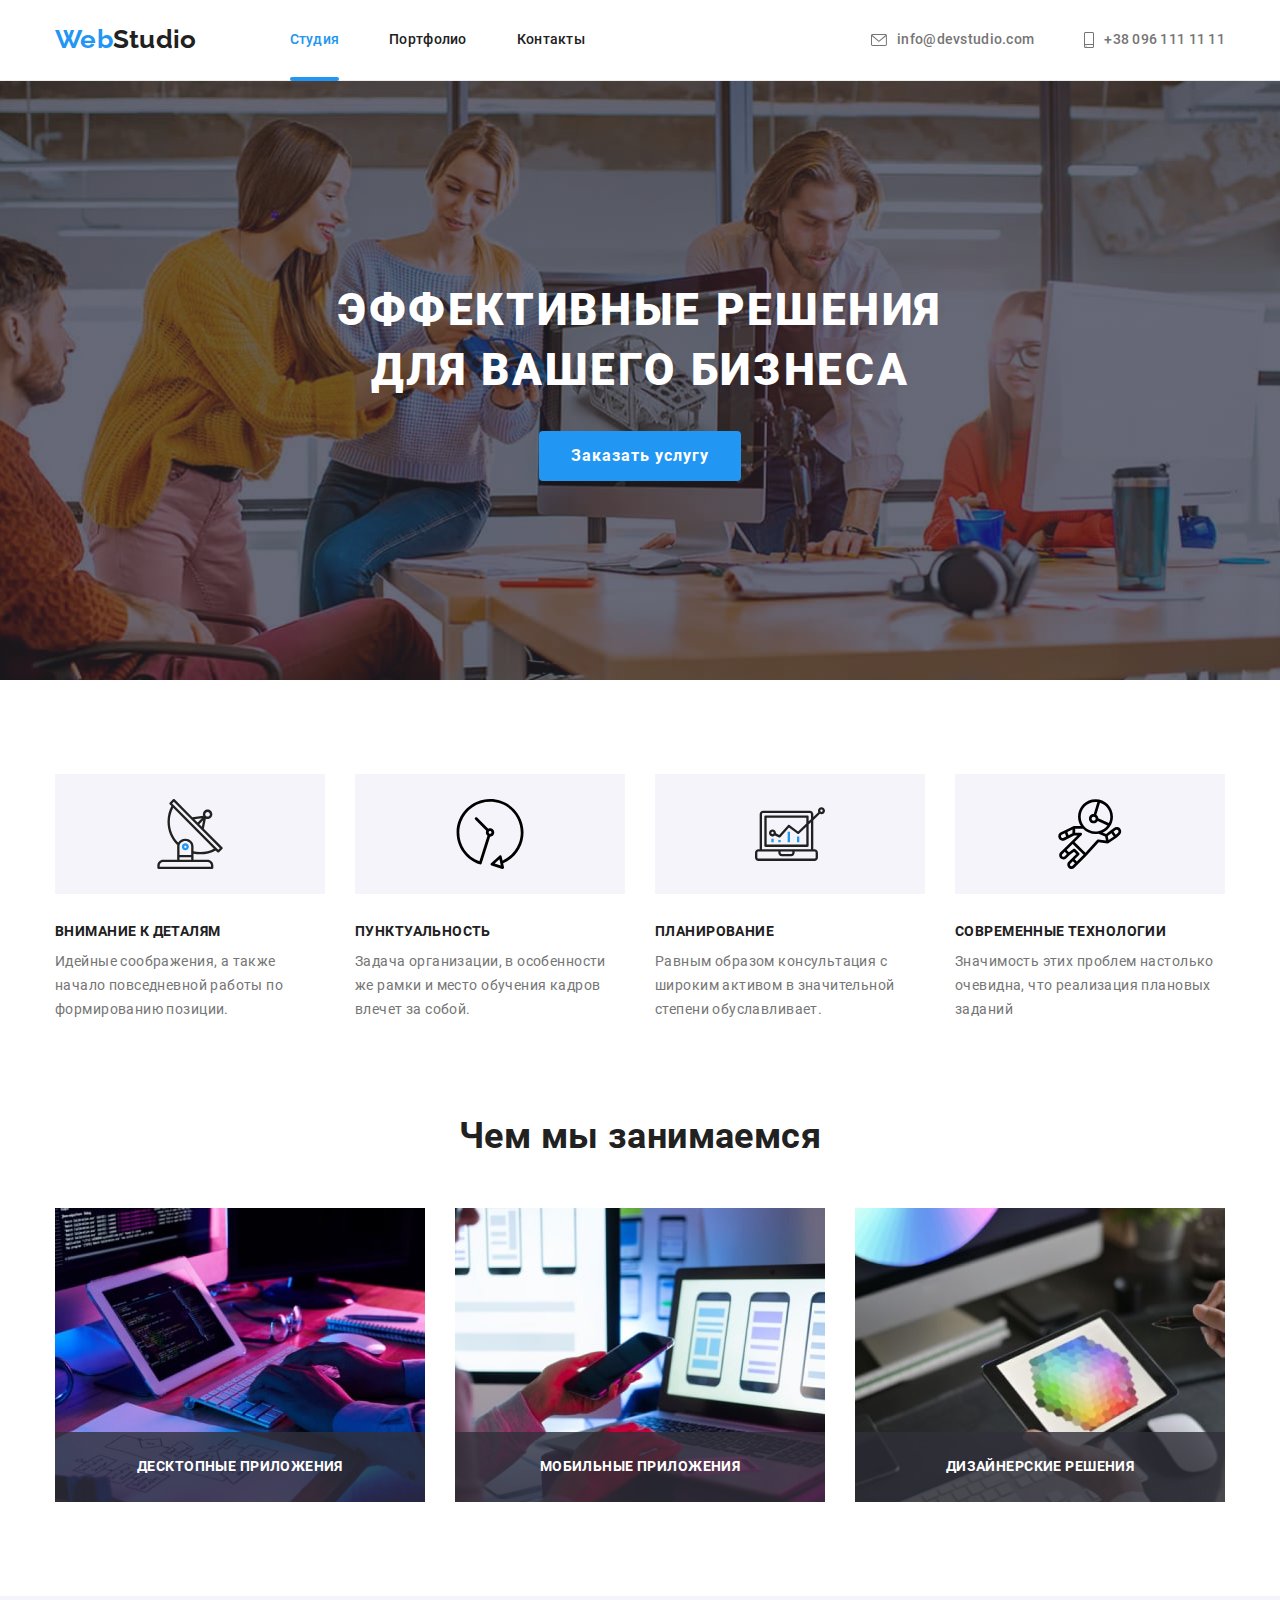
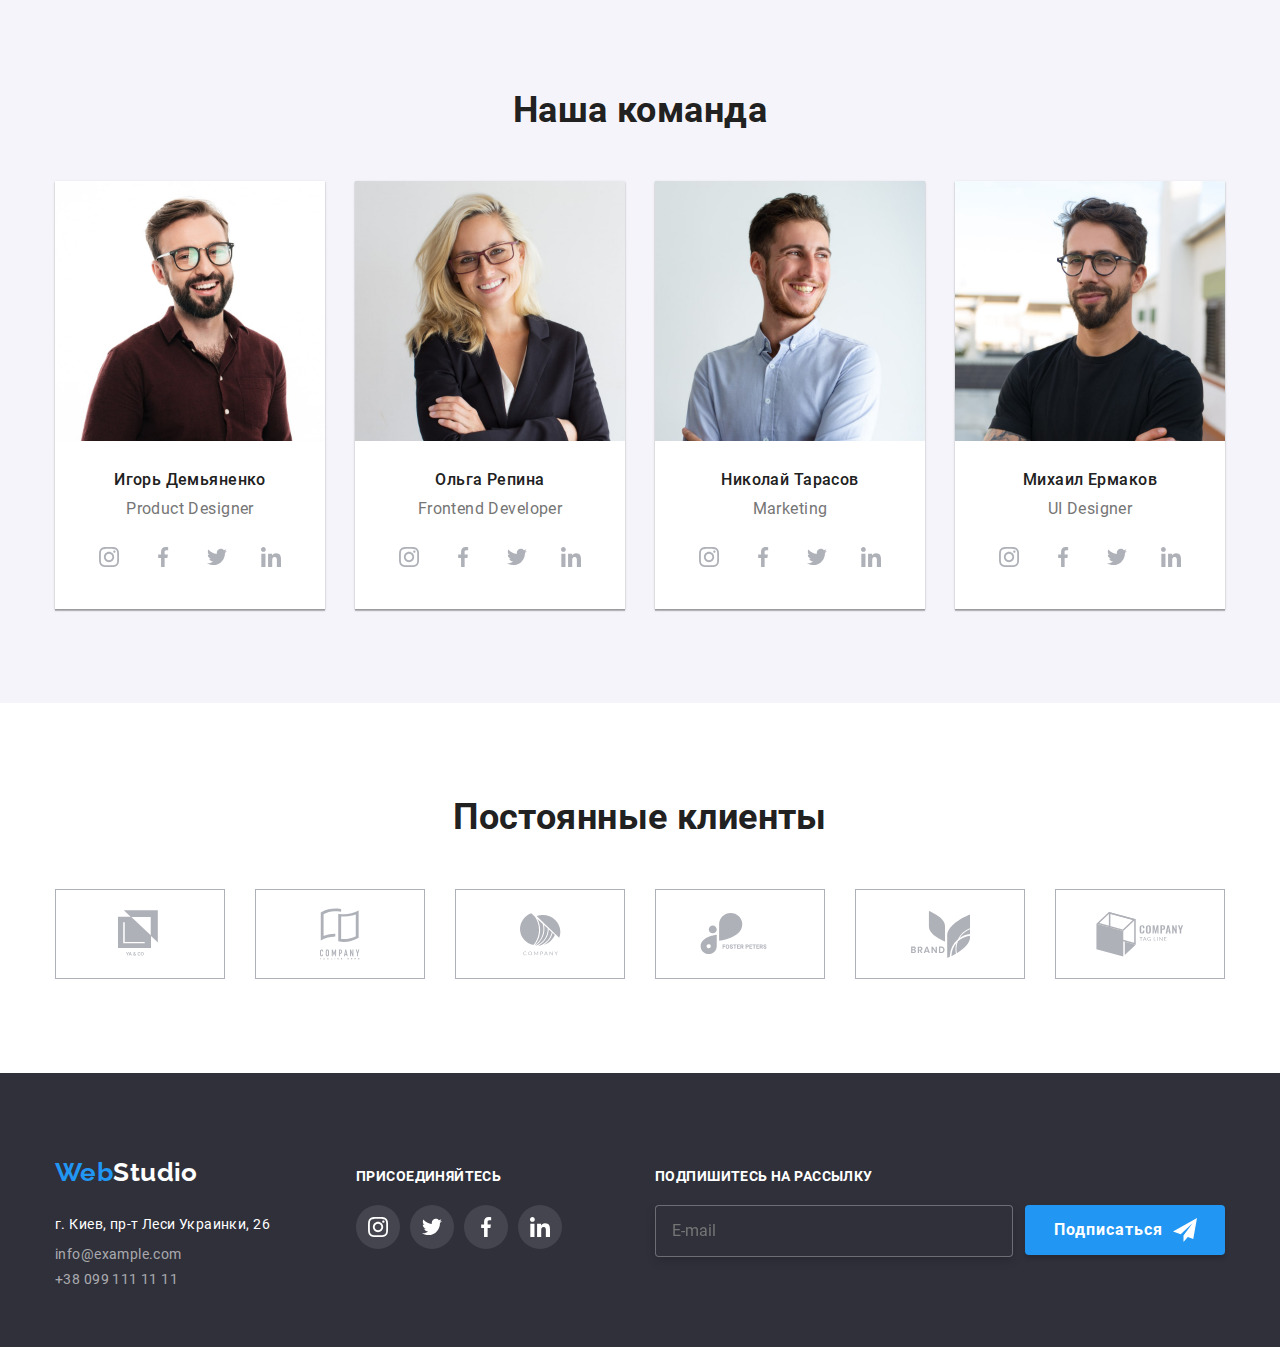
==== commit 40b3e73f: "04.02.21" ====
--- a/index.html
+++ b/index.html
@@ -49,7 +49,9 @@
               class="header-contacts__address header-contacts__address--active"
             >
               <svg class="envelope-icon">
-                <use href="./svgoptimized/sprite.svg#icon-envelope-hover"></use>
+                <use
+                  href="./imagesoptimized/svgoptimized/sprite.svg#icon-envelope-hover"
+                ></use>
               </svg>
               info@devstudio.com</a
             >
@@ -61,7 +63,9 @@
               class="header-contacts__address header-contacts__address--active"
             >
               <svg class="amartphone-icon">
-                <use href="./svgoptimized/sprite.svg#icon-smartphone"></use>
+                <use
+                  href="./imagesoptimized/svgoptimized/sprite.svg#icon-smartphone"
+                ></use>
               </svg>
               +38 096 111 11 11</a
             >
@@ -96,7 +100,9 @@
             <li class="list__advantages">
               <div class="antenna">
                 <svg class="antenna__size">
-                  <use href="./svgoptimized/sprite.svg#icon-antenna-1"></use>
+                  <use
+                    href="./imagesoptimized/svgoptimized/sprite.svg#icon-antenna-1"
+                  ></use>
                 </svg>
               </div>
               <h3 class="list__title--third">Внимание к деталям</h3>
@@ -108,7 +114,9 @@
             <li class="list__advantages">
               <div class="vector">
                 <svg class="vector__size">
-                  <use href="./svgoptimized/sprite.svg#icon-Vector"></use>
+                  <use
+                    href="./imagesoptimized/svgoptimized/sprite.svg#icon-Vector"
+                  ></use>
                 </svg>
               </div>
               <h3 class="list__title--third">Пунктуальность</h3>
@@ -120,7 +128,9 @@
             <li class="list__advantages">
               <div class="diagram">
                 <svg class="diagram__size">
-                  <use href="./svgoptimized/sprite.svg#icon-diagram-1"></use>
+                  <use
+                    href="./imagesoptimized/svgoptimized/sprite.svg#icon-diagram-1"
+                  ></use>
                 </svg>
               </div>
               <h3 class="list__title--third">Планирование</h3>
@@ -132,7 +142,9 @@
             <li class="list__advantages">
               <div class="Group">
                 <svg class="Group__size">
-                  <use href="./svgoptimized/sprite.svg#icon-Group"></use>
+                  <use
+                    href="./imagesoptimized/svgoptimized/sprite.svg#icon-Group"
+                  ></use>
                 </svg>
               </div>
               <h3 class="list__title--third">Современные технологии</h3>
@@ -213,37 +225,37 @@
                     <a class="team-workers__network--transition" href="">
                       <svg class="team-workers__icon">
                         <use
-                          href="./svgoptimized/sprite.svg#icon-instagram-2"
-                        ></use>
-                      </svg>
-                    </a>
-                  </li>
-
-                  <li class="team-workers__network--centered">
-                    <a class="team-workers__network--transition" href="">
-                      <svg class="team-workers__icon">
-                        <use
-                          href="./svgoptimized/sprite.svg#icon-facebook-1"
-                        ></use>
-                      </svg>
-                    </a>
-                  </li>
-
-                  <li class="team-workers__network--centered">
-                    <a class="team-workers__network--transition" href="">
-                      <svg class="team-workers__icon">
-                        <use
-                          href="./svgoptimized/sprite.svg#icon-twitter-1"
-                        ></use>
-                      </svg>
-                    </a>
-                  </li>
-
-                  <li class="team-workers__network--centered">
-                    <a class="team-workers__network--transition" href="">
-                      <svg class="team-workers__icon">
-                        <use
-                          href="./svgoptimized/sprite.svg#icon-linkedin-1"
+                          href="./imagesoptimized/svgoptimized/sprite.svg#icon-instagram-2"
+                        ></use>
+                      </svg>
+                    </a>
+                  </li>
+
+                  <li class="team-workers__network--centered">
+                    <a class="team-workers__network--transition" href="">
+                      <svg class="team-workers__icon">
+                        <use
+                          href="./imagesoptimized/svgoptimized/sprite.svg#icon-facebook-1"
+                        ></use>
+                      </svg>
+                    </a>
+                  </li>
+
+                  <li class="team-workers__network--centered">
+                    <a class="team-workers__network--transition" href="">
+                      <svg class="team-workers__icon">
+                        <use
+                          href="./imagesoptimized/svgoptimized/sprite.svg#icon-twitter-1"
+                        ></use>
+                      </svg>
+                    </a>
+                  </li>
+
+                  <li class="team-workers__network--centered">
+                    <a class="team-workers__network--transition" href="">
+                      <svg class="team-workers__icon">
+                        <use
+                          href="./imagesoptimized/svgoptimized/sprite.svg#icon-linkedin-1"
                         ></use>
                       </svg>
                     </a>
@@ -268,37 +280,37 @@
                     <a class="team-workers__network--transition" href="">
                       <svg class="team-workers__icon">
                         <use
-                          href="./svgoptimized/sprite.svg#icon-instagram-2"
-                        ></use>
-                      </svg>
-                    </a>
-                  </li>
-
-                  <li class="team-workers__network--centered">
-                    <a class="team-workers__network--transition" href="">
-                      <svg class="team-workers__icon">
-                        <use
-                          href="./svgoptimized/sprite.svg#icon-facebook-1"
-                        ></use>
-                      </svg>
-                    </a>
-                  </li>
-
-                  <li class="team-workers__network--centered">
-                    <a class="team-workers__network--transition" href="">
-                      <svg class="team-workers__icon">
-                        <use
-                          href="./svgoptimized/sprite.svg#icon-twitter-1"
-                        ></use>
-                      </svg>
-                    </a>
-                  </li>
-
-                  <li class="team-workers__network--centered">
-                    <a class="team-workers__network--transition" href="">
-                      <svg class="team-workers__icon">
-                        <use
-                          href="./svgoptimized/sprite.svg#icon-linkedin-1"
+                          href="./imagesoptimized/svgoptimized/sprite.svg#icon-instagram-2"
+                        ></use>
+                      </svg>
+                    </a>
+                  </li>
+
+                  <li class="team-workers__network--centered">
+                    <a class="team-workers__network--transition" href="">
+                      <svg class="team-workers__icon">
+                        <use
+                          href="./imagesoptimized/svgoptimized/sprite.svg#icon-facebook-1"
+                        ></use>
+                      </svg>
+                    </a>
+                  </li>
+
+                  <li class="team-workers__network--centered">
+                    <a class="team-workers__network--transition" href="">
+                      <svg class="team-workers__icon">
+                        <use
+                          href="./imagesoptimized/svgoptimized/sprite.svg#icon-twitter-1"
+                        ></use>
+                      </svg>
+                    </a>
+                  </li>
+
+                  <li class="team-workers__network--centered">
+                    <a class="team-workers__network--transition" href="">
+                      <svg class="team-workers__icon">
+                        <use
+                          href="./imagesoptimized/svgoptimized/sprite.svg#icon-linkedin-1"
                         ></use>
                       </svg>
                     </a>
@@ -323,37 +335,37 @@
                     <a class="team-workers__network--transition" href="">
                       <svg class="team-workers__icon">
                         <use
-                          href="./svgoptimized/sprite.svg#icon-instagram-2"
-                        ></use>
-                      </svg>
-                    </a>
-                  </li>
-
-                  <li class="team-workers__network--centered">
-                    <a class="team-workers__network--transition" href="">
-                      <svg class="team-workers__icon">
-                        <use
-                          href="./svgoptimized/sprite.svg#icon-facebook-1"
-                        ></use>
-                      </svg>
-                    </a>
-                  </li>
-
-                  <li class="team-workers__network--centered">
-                    <a class="team-workers__network--transition" href="">
-                      <svg class="team-workers__icon">
-                        <use
-                          href="./svgoptimized/sprite.svg#icon-twitter-1"
-                        ></use>
-                      </svg>
-                    </a>
-                  </li>
-
-                  <li class="team-workers__network--centered">
-                    <a class="team-workers__network--transition" href="">
-                      <svg class="team-workers__icon">
-                        <use
-                          href="./svgoptimized/sprite.svg#icon-linkedin-1"
+                          href="./imagesoptimized/svgoptimized/sprite.svg#icon-instagram-2"
+                        ></use>
+                      </svg>
+                    </a>
+                  </li>
+
+                  <li class="team-workers__network--centered">
+                    <a class="team-workers__network--transition" href="">
+                      <svg class="team-workers__icon">
+                        <use
+                          href="./imagesoptimized/svgoptimized/sprite.svg#icon-facebook-1"
+                        ></use>
+                      </svg>
+                    </a>
+                  </li>
+
+                  <li class="team-workers__network--centered">
+                    <a class="team-workers__network--transition" href="">
+                      <svg class="team-workers__icon">
+                        <use
+                          href="./imagesoptimized/svgoptimized/sprite.svg#icon-twitter-1"
+                        ></use>
+                      </svg>
+                    </a>
+                  </li>
+
+                  <li class="team-workers__network--centered">
+                    <a class="team-workers__network--transition" href="">
+                      <svg class="team-workers__icon">
+                        <use
+                          href="./imagesoptimized/svgoptimized/sprite.svg#icon-linkedin-1"
                         ></use>
                       </svg>
                     </a>
@@ -378,37 +390,37 @@
                     <a class="team-workers__network--transition" href="">
                       <svg class="team-workers__icon">
                         <use
-                          href="./svgoptimized/sprite.svg#icon-instagram-2"
-                        ></use>
-                      </svg>
-                    </a>
-                  </li>
-
-                  <li class="team-workers__network--centered">
-                    <a class="team-workers__network--transition" href="">
-                      <svg class="team-workers__icon">
-                        <use
-                          href="./svgoptimized/sprite.svg#icon-facebook-1"
-                        ></use>
-                      </svg>
-                    </a>
-                  </li>
-
-                  <li class="team-workers__network--centered">
-                    <a class="team-workers__network--transition" href="">
-                      <svg class="team-workers__icon">
-                        <use
-                          href="./svgoptimized/sprite.svg#icon-twitter-1"
-                        ></use>
-                      </svg>
-                    </a>
-                  </li>
-
-                  <li class="team-workers__network--centered">
-                    <a class="team-workers__network--transition" href="">
-                      <svg class="team-workers__icon">
-                        <use
-                          href="./svgoptimized/sprite.svg#icon-linkedin-1"
+                          href="./imagesoptimized/svgoptimized/sprite.svg#icon-instagram-2"
+                        ></use>
+                      </svg>
+                    </a>
+                  </li>
+
+                  <li class="team-workers__network--centered">
+                    <a class="team-workers__network--transition" href="">
+                      <svg class="team-workers__icon">
+                        <use
+                          href="./imagesoptimized/svgoptimized/sprite.svg#icon-facebook-1"
+                        ></use>
+                      </svg>
+                    </a>
+                  </li>
+
+                  <li class="team-workers__network--centered">
+                    <a class="team-workers__network--transition" href="">
+                      <svg class="team-workers__icon">
+                        <use
+                          href="./imagesoptimized/svgoptimized/sprite.svg#icon-twitter-1"
+                        ></use>
+                      </svg>
+                    </a>
+                  </li>
+
+                  <li class="team-workers__network--centered">
+                    <a class="team-workers__network--transition" href="">
+                      <svg class="team-workers__icon">
+                        <use
+                          href="./imagesoptimized/svgoptimized/sprite.svg#icon-linkedin-1"
                         ></use>
                       </svg>
                     </a>
@@ -428,42 +440,54 @@
             <li class="clients__list">
               <a href="" class="clients__link">
                 <svg width="44" height="49">
-                  <use href="./svgoptimized/sprite.svg#icon-logo-1"></use>
+                  <use
+                    href="./imagesoptimized/svgoptimized/sprite.svg#icon-logo-1"
+                  ></use>
                 </svg>
               </a>
             </li>
             <li class="clients__list">
               <a href="" class="clients__link">
                 <svg width="40" height="52">
-                  <use href="./svgoptimized/sprite.svg#icon-logo-2"></use>
+                  <use
+                    href="./imagesoptimized/svgoptimized/sprite.svg#icon-logo-2"
+                  ></use>
                 </svg>
               </a>
             </li>
             <li class="clients__list">
               <a href="" class="clients__link">
                 <svg width="41" height="43">
-                  <use href="./svgoptimized/sprite.svg#icon-logo-3"></use>
+                  <use
+                    href="./imagesoptimized/svgoptimized/sprite.svg#icon-logo-3"
+                  ></use>
                 </svg>
               </a>
             </li>
             <li class="clients__list">
               <a href="" class="clients__link">
                 <svg width="80" height="42">
-                  <use href="./svgoptimized/sprite.svg#icon-logo-4"></use>
+                  <use
+                    href="./imagesoptimized/svgoptimized/sprite.svg#icon-logo-4"
+                  ></use>
                 </svg>
               </a>
             </li>
             <li class="clients__list">
               <a href="" class="clients__link">
                 <svg width="59" height="47">
-                  <use href="./svgoptimized/sprite.svg#icon-logo-5"></use>
+                  <use
+                    href="./imagesoptimized/svgoptimized/sprite.svg#icon-logo-5"
+                  ></use>
                 </svg>
               </a>
             </li>
             <li class="clients__list">
               <a href="" class="clients__link">
                 <svg width="88" height="45">
-                  <use href="./svgoptimized/sprite.svg#icon-logo-6"></use>
+                  <use
+                    href="./imagesoptimized/svgoptimized/sprite.svg#icon-logo-6"
+                  ></use>
                 </svg>
               </a>
             </li>
@@ -506,7 +530,7 @@
                 <a href="" class="footer__networklist--centering">
                   <svg class="footer__iconnetwork">
                     <use
-                      href="./svgoptimized/sprite.svg#icon-instagram-2"
+                      href="./imagesoptimized/svgoptimized/sprite.svg#icon-instagram-2"
                     ></use>
                   </svg>
                 </a>
@@ -514,21 +538,27 @@
               <li class="footer__networklist--positioning">
                 <a href="" class="footer__networklist--centering">
                   <svg class="footer__iconnetwork">
-                    <use href="./svgoptimized/sprite.svg#icon-twitter-1"></use>
+                    <use
+                      href="./imagesoptimized/svgoptimized/sprite.svg#icon-twitter-1"
+                    ></use>
                   </svg>
                 </a>
               </li>
               <li class="footer__networklist--positioning">
                 <a href="" class="footer__networklist--centering">
                   <svg class="footer__iconnetwork">
-                    <use href="./svgoptimized/sprite.svg#icon-facebook-1"></use>
+                    <use
+                      href="./imagesoptimized/svgoptimized/sprite.svg#icon-facebook-1"
+                    ></use>
                   </svg>
                 </a>
               </li>
               <li class="footer__networklist--positioning">
                 <a href="" class="footer__networklist--centering">
                   <svg class="footer__iconnetwork">
-                    <use href="./svgoptimized/sprite.svg#icon-linkedin-1"></use>
+                    <use
+                      href="./imagesoptimized/svgoptimized/sprite.svg#icon-linkedin-1"
+                    ></use>
                   </svg>
                 </a>
               </li>
@@ -548,7 +578,9 @@
               <button type="submit" class="footer__button">
                 Подписаться
                 <svg class="footer__iconmailing" width="24" height="24">
-                  <use href="./svgoptimized/sprite.svg#icon-icon-send"></use>
+                  <use
+                    href="./imagesoptimized/svgoptimized/sprite.svg#icon-icon-send"
+                  ></use>
                 </svg>
               </button>
             </div>
@@ -576,7 +608,9 @@
                   class="modal-form__border"
                 />
                 <svg class="modal-form__svg" width="12" height="12">
-                  <use href="./svgoptimized/sprite.svg#icon-name-form"></use>
+                  <use
+                    href="./imagesoptimized/svgoptimized/sprite.svg#icon-name-form"
+                  ></use>
                 </svg>
               </div>
             </div>
@@ -585,7 +619,9 @@
               <label for="tel">Телефон</label>
               <div class="modal-form__icon">
                 <svg class="modal-form__svg" width="13" height="13">
-                  <use href="./svgoptimized/sprite.svg#icon-phone-form"></use>
+                  <use
+                    href="./imagesoptimized/svgoptimized/sprite.svg#icon-phone-form"
+                  ></use>
                 </svg>
                 <input
                   type="tel"
@@ -600,7 +636,9 @@
               <label for="email">Почта</label>
               <div class="modal-form__icon">
                 <svg class="modal-form__svg" width="15" height="12">
-                  <use href="./svgoptimized/sprite.svg#icon-mail-form"></use>
+                  <use
+                    href="./imagesoptimized/svgoptimized/sprite.svg#icon-mail-form"
+                  ></use>
                 </svg>
                 <input
                   type="email"
@@ -646,7 +684,7 @@
         <button class="modal-form__cross" data-modal-close>
           <svg class="modal-form__cross--transition" width="18" height="18">
             <use
-              href="./svgoptimized/sprite.svg#icon-close-black-18dp-2-1"
+              href="./imagesoptimized/svgoptimized/sprite.svg#icon-close-black-18dp-2-1"
             ></use>
           </svg>
         </button>
--- a/css/main.min.css
+++ b/css/main.min.css
@@ -1,3 +1,3 @@
 /*! modern-normalize v1.0.0 | MIT License | https://github.com/sindresorhus/modern-normalize */*,*::before,*::after{-webkit-box-sizing:border-box;box-sizing:border-box}:root{-moz-tab-size:4;-o-tab-size:4;tab-size:4}html{line-height:1.15;-webkit-text-size-adjust:100%}body{margin:0}body{font-family:system-ui,-apple-system,"Segoe UI",Roboto,Helvetica,Arial,sans-serif,"Apple Color Emoji","Segoe UI Emoji"}hr{height:0;color:inherit}abbr[title]{-webkit-text-decoration:underline dotted;text-decoration:underline dotted}b,strong{font-weight:bolder}code,kbd,samp,pre{font-family:ui-monospace, SFMono-Regular, Consolas, 'Liberation Mono', Menlo,- monospace;font-size:1em}small{font-size:80%}sub,sup{font-size:75%;line-height:0;position:relative;vertical-align:baseline}sub{bottom:-0.25em}sup{top:-0.5em}table{text-indent:0;border-color:inherit}button,input,optgroup,select,textarea{font-family:inherit;font-size:100%;line-height:1.15;margin:0}button,select{text-transform:none}button,[type='button'],[type='reset'],[type='submit']{-webkit-appearance:button}::-moz-focus-inner{border-style:none;padding:0}:-moz-focusring{outline:1px dotted ButtonText}:-moz-ui-invalid{box-shadow:none}legend{padding:0}progress{vertical-align:baseline}::-webkit-inner-spin-button,::-webkit-outer-spin-button{height:auto}[type='search']{-webkit-appearance:textfield;outline-offset:-2px}::-webkit-search-decoration{-webkit-appearance:none}::-webkit-file-upload-button{-webkit-appearance:button;font:inherit}summary{display:list-item}body{background-color:#fff}body{color:#212121}body{font-family:Roboto, sans-serif}body{letter-spacing:0.03em}body{font-weight:normal}body{font-size:14px}img{display:block;max-width:100%;height:auto}.logo,.link,.site-nav__link,.header-contacts__address,.footer__link--transition{text-decoration:none}.list{list-style:none;padding:0;margin:0}.container{margin-left:auto;margin-right:auto;width:1200px;padding-left:15px;padding-right:15px}.is-hidden{position:absolute;clip:rect(0 0 0 0);width:1px;height:1px;margin:-1px}.section{padding-top:94px;padding-bottom:94px}@font-face{font-family:'Roboto';font-style:normal;font-weight:400;src:local(""),url("../fonts/roboto-v20-latin_cyrillic-regular.woff2") format("woff2"),url("../fonts/roboto-v20-latin_cyrillic-regular.woff") format("woff")}@font-face{font-family:'Roboto';font-style:normal;font-weight:500;src:local(""),url("../fonts/roboto-v20-latin_cyrillic-500.woff2") format("woff2"),url("../fonts/roboto-v20-latin_cyrillic-500.woff") format("woff")}@font-face{font-family:'Roboto';font-style:normal;font-weight:700;src:local(""),url("../fonts/roboto-v20-latin_cyrillic-700.woff2") format("woff2"),url("../fonts/roboto-v20-latin_cyrillic-700.woff") format("woff")}@font-face{font-family:'Roboto';font-style:normal;font-weight:900;src:local(""),url("../fonts/roboto-v20-latin_cyrillic-900.woff2") format("woff2"),url("../fonts/roboto-v20-latin_cyrillic-900.woff") format("woff")}@font-face{font-family:'Raleway';font-style:normal;font-weight:700;src:local(""),url("../fonts/raleway-v18-latin_cyrillic-700.woff2") format("woff2"),url("../fonts/raleway-v18-latin_cyrillic-700.woff") format("woff")}.logo{color:#2196f3;font-family:Raleway, sans-serif;font-weight:bold;font-size:26px;line-height:1.19;display:inline-block}.common-line{display:-webkit-box;display:-ms-flexbox;display:flex;-webkit-box-align:center;-ms-flex-align:center;align-items:center}.line,.site-nav{display:-webkit-box;display:-ms-flexbox;display:flex;font-weight:500;font-size:14px;line-height:1.14;letter-spacing:0.02em}.site-nav{margin-left:93px}.logo{display:block;padding-top:24px;padding-bottom:25px}.logo__studio,.site-nav__link{color:#212121}.site-nav__items{margin-right:50px}.site-nav__items:last-child{margin-right:0}.site-nav__items--positioned{position:relative}.site-nav__link,.header-contacts__address{padding-top:32px;padding-bottom:32px;display:block;font-weight:500;line-height:1.14;letter-spacing:0.02em}.site-nav__link--active,.header-contacts__address--active{-webkit-transition-property:color;transition-property:color;-webkit-transition-duration:250ms;transition-duration:250ms;-webkit-transition-timing-function:cubic-bezier(0.4, 0, 0.2, 1);transition-timing-function:cubic-bezier(0.4, 0, 0.2, 1)}.site-nav__link--active:hover,.site-nav__link--active:focus,.header-contacts__address--active:hover,.header-contacts__address--active:focus{color:#2196f3}.site-nav__link--underlined{color:#2196f3}.site-nav__link--underlined::after{content:'';position:absolute;left:0;bottom:-1px;display:block;width:100%;height:4px;border-radius:2px;background-color:#2196f3;opacity:1;-webkit-transition-property:opacity;transition-property:opacity;-webkit-transition-duration:250ms;transition-duration:250ms;-webkit-transition-timing-function:cubic-bezier(0.4, 0, 0.2, 1);transition-timing-function:cubic-bezier(0.4, 0, 0.2, 1)}.header-contacts{display:-webkit-box;display:-ms-flexbox;display:flex;-webkit-box-align:center;-ms-flex-align:center;align-items:center;margin-left:auto}.header-contacts__items{margin-right:50px}.header-contacts__items:last-child{margin-right:0}.header-contacts__address{display:-webkit-box;display:-ms-flexbox;display:flex;-webkit-box-align:center;-ms-flex-align:center;align-items:center;color:#757575}.header-contacts__address--active{-webkit-transition-property:color;transition-property:color;-webkit-transition-duration:250ms;transition-duration:250ms;-webkit-transition-timing-function:cubic-bezier(0.4, 0, 0.2, 1);transition-timing-function:cubic-bezier(0.4, 0, 0.2, 1)}.header-contacts__address--active:hover,.header-contacts__address--active:focus{color:#2196f3}.envelope-icon{height:12px;width:16px;margin-right:10px;fill:currentColor}.amartphone-icon{height:16px;width:10px;margin-right:10px;fill:currentColor}.overlay{height:600px;max-width:1600px;margin-left:auto;margin-right:auto;background-position:center;background-size:cover;background-image:-webkit-gradient(linear, left top, right top, from(rgba(54,56,67,0.4)), to(rgba(54,56,67,0.4))),url("../imagesoptimized/hero img.jpg");background-image:linear-gradient(to right, rgba(54,56,67,0.4), rgba(54,56,67,0.4)),url("../imagesoptimized/hero img.jpg");background-color:var(#c4c4c4);border-top:1px solid #ececec}.hero{padding-top:200px;padding-bottom:200px}.hero__centering{width:696px;text-align:center;margin-left:auto;margin-right:auto}.hero__title{margin-top:0;margin-bottom:30px;color:#fff;font-weight:900;font-size:44px;line-height:1.36;letter-spacing:0.06em;text-transform:uppercase}.button{padding:10px 32px;border-style:none;outline:none;cursor:pointer;background-color:#2196f3;color:#fff;font-style:normal;font-weight:bold;font-size:16px;line-height:1.87;border-radius:4px;letter-spacing:0.06em}.section{padding-top:94px;padding-bottom:94px}.section-title{margin-top:0;margin-bottom:0;font-weight:bold;font-size:36px;line-height:1.16;text-align:center}.advantages-flex{display:-webkit-box;display:-ms-flexbox;display:flex}.list__advantages{width:270px;margin-right:30px}.list__advantages:last-child{margin-right:0}.antenna{display:-webkit-box;display:-ms-flexbox;display:flex;-webkit-box-align:center;-ms-flex-align:center;align-items:center;-webkit-box-pack:center;-ms-flex-pack:center;justify-content:center;width:270px;height:120px;margin-bottom:30px;background-color:#f5f4fa}.antenna__size{height:70px;width:70px}.list__title--third{margin-top:0;margin-bottom:10px;font-weight:bold;font-size:14px;line-height:1.14;text-transform:uppercase}.list__content--describing{line-height:1.71;margin-top:0;margin-bottom:0;color:#757575}.vector{display:-webkit-box;display:-ms-flexbox;display:flex;-webkit-box-align:center;-ms-flex-align:center;align-items:center;-webkit-box-pack:center;-ms-flex-pack:center;justify-content:center;width:270px;height:120px;margin-bottom:30px;background-color:#f5f4fa}.vector__size{height:70px;width:70px}.diagram{display:-webkit-box;display:-ms-flexbox;display:flex;-webkit-box-align:center;-ms-flex-align:center;align-items:center;-webkit-box-pack:center;-ms-flex-pack:center;justify-content:center;width:270px;height:120px;margin-bottom:30px;background-color:#f5f4fa}.diagram__size{height:70px;width:70px}.Group{display:-webkit-box;display:-ms-flexbox;display:flex;-webkit-box-align:center;-ms-flex-align:center;align-items:center;-webkit-box-pack:center;-ms-flex-pack:center;justify-content:center;width:270px;height:120px;margin-bottom:30px;background-color:#f5f4fa}.Group__size{height:70px;width:70px}.service-img{padding-top:0px;padding-bottom:94px}.section-title{margin-top:0;margin-bottom:50px;font-weight:bold;font-size:36px;line-height:1.16;text-align:center}.skills{display:-webkit-box;display:-ms-flexbox;display:flex}.skills__img{position:relative;width:370px;height:294px;margin-right:30px}.skills__img:last-child{margin-right:0}.skills__thumb{position:absolute;bottom:0;left:0;width:100%;height:70px;background-color:rgba(47,48,58,0.8)}.skills__project{display:-webkit-box;display:-ms-flexbox;display:flex;-webkit-box-align:center;-ms-flex-align:center;align-items:center;-webkit-box-pack:center;-ms-flex-pack:center;justify-content:center;height:70px;width:100%;margin:0;font-weight:bold;font-size:14px;line-height:1.14;text-align:center;text-transform:uppercase;color:#fff}.bgc-team{background-color:#f5f4fa}.section-title{margin-top:0;margin-bottom:0;font-weight:bold;font-size:36px;line-height:1.16;text-align:center;margin-bottom:50px}.team-workers{display:-webkit-box;display:-ms-flexbox;display:flex}.team-workers__portfolio{width:270px;height:428px;margin-right:30px;background-color:#fff;-webkit-box-shadow:0px 1px 3px rgba(0,0,0,0.12),0px 1px 1px rgba(0,0,0,0.14),0px 2px 1px rgba(0,0,0,0.2);box-shadow:0px 1px 3px rgba(0,0,0,0.12),0px 1px 1px rgba(0,0,0,0.14),0px 2px 1px rgba(0,0,0,0.2)}.team-workers__portfolio:last-child{margin-right:0}.team-workers__profile{padding-top:30px;padding-bottom:30px;height:168px;border-radius:4px}.team-workers__name{font-size:16px;line-height:1.18;text-align:center;font-weight:500;text-transform:none}.team-workers__position{margin-top:0;margin-bottom:16px;line-height:1.18;font-size:16px;text-align:center;font-weight:normal;color:#757575}.team-workers__network{display:-webkit-box;display:-ms-flexbox;display:flex;-webkit-box-pack:center;-ms-flex-pack:center;justify-content:center;list-style:none;padding:0}.team-workers__network--centered{display:-webkit-box;display:-ms-flexbox;display:flex;-webkit-box-align:center;-ms-flex-align:center;align-items:center;-webkit-box-pack:center;-ms-flex-pack:center;justify-content:center;margin-right:10px;width:44px;height:44px}.team-workers__network--centered:last-child{margin-right:0}.team-workers__network--transition{display:-webkit-box;display:-ms-flexbox;display:flex;-webkit-box-align:center;-ms-flex-align:center;align-items:center;-webkit-box-pack:center;-ms-flex-pack:center;justify-content:center;width:100%;height:100%;border-radius:50%;fill:#afb1b8;-webkit-transition-property:background-color,fill;transition-property:background-color,fill;-webkit-transition-duration:250ms, 250ms;transition-duration:250ms, 250ms;-webkit-transition-timing-function:cubic-bezier(0.4, 0, 0.2, 1),cubic-bezier(0.4, 0, 0.2, 1);transition-timing-function:cubic-bezier(0.4, 0, 0.2, 1),cubic-bezier(0.4, 0, 0.2, 1)}.team-workers__network--transition:focus,.team-workers__network--transition:hover{background-color:#2196f3;fill:#fff}.team-workers__icon{width:20px;height:20px;text-align:center;margin:0}.section-title{margin-top:0;margin-bottom:50px;font-weight:bold;font-size:36px;line-height:1.16;text-align:center}.clients{display:-webkit-box;display:-ms-flexbox;display:flex;margin:0;padding:0;list-style:none}.clients__list{width:170px;height:90px;margin-right:30px}.clients__list:last-child{margin-right:0}.clients__link{display:-webkit-box;display:-ms-flexbox;display:flex;-webkit-box-align:center;-ms-flex-align:center;align-items:center;-webkit-box-pack:center;-ms-flex-pack:center;justify-content:center;height:100%;fill:#afb1b8;border:1px solid #afb1b8;-webkit-transition-property:border-color,fill;transition-property:border-color,fill;-webkit-transition-duration:250ms, 250ms;transition-duration:250ms, 250ms;-webkit-transition-timing-function:cubic-bezier(0.4, 0, 0.2, 1),cubic-bezier(0.4, 0, 0.2, 1);transition-timing-function:cubic-bezier(0.4, 0, 0.2, 1),cubic-bezier(0.4, 0, 0.2, 1)}.clients__link:hover,.clients__link:focus{border-color:#2196f3;fill:#2196f3}.footer{background-color:#2f303a;padding-top:60px;padding-bottom:60px}.footer__baseline{display:-webkit-box;display:-ms-flexbox;display:flex;-webkit-box-align:baseline;-ms-flex-align:baseline;align-items:baseline;width:100%;padding:0;margin:0}.footer__address{margin-right:70px;width:231px}.logo__studio--white{color:#fff}.footer__address--physical{display:block;color:#fff;line-height:1.71;margin-bottom:9px}.footer__address--virtual{margin-bottom:9px}.footer__address--virtual:last-child{margin-bottom:0}.footer__link--transition{color:rgba(255,255,255,0.6);-webkit-transition-property:color;transition-property:color;-webkit-transition-duration:250ms;transition-duration:250ms;-webkit-transition-timing-function:cubic-bezier(0.4, 0, 0.2, 1);transition-timing-function:cubic-bezier(0.4, 0, 0.2, 1)}.footer__link--transition:hover,.footer__link--transition:focus{color:#2196f3}.footer__join{margin-right:93px}.footer__join--appeal{margin:0 0 20px 0;font-weight:bold;font-size:14px;line-height:1.14;color:#fff;text-transform:uppercase}.footer__networklist{display:-webkit-box;display:-ms-flexbox;display:flex;padding:0;margin:0;list-style:none}.footer__networklist--positioning{margin-right:10px}.footer__networklist--positioning:last-child{margin-right:0}.footer__networklist--centering{display:-webkit-box;display:-ms-flexbox;display:flex;-webkit-box-align:center;-ms-flex-align:center;align-items:center;-webkit-box-pack:center;-ms-flex-pack:center;justify-content:center;max-width:100%;width:44px;height:44px;border-radius:50%;fill:#fff;background:rgba(255,255,255,0.1);-webkit-transition-property:background-color;transition-property:background-color;-webkit-transition-duration:250ms;transition-duration:250ms;-webkit-transition-timing-function:cubic-bezier(0.4, 0, 0.2, 1);transition-timing-function:cubic-bezier(0.4, 0, 0.2, 1)}.footer__networklist--centering:hover,.footer__networklist--centering:focus{background-color:#2196f3}.footer__iconnetwork{width:20px;height:20px}.footer__mailing{width:570px;height:100%}.footer__mailing--appeal{margin:0 0 20px 0}.footer__mailing--centering{display:-webkit-box;display:-ms-flexbox;display:flex;margin-top:20px}.footer__mailing--appeal{margin:0 0 20px 0;font-weight:bold;font-size:14px;line-height:1.14;color:#fff;text-transform:uppercase}.footer__form{padding:15px 0 15px 16px;margin-right:12px;width:358px;font-weight:normal;font-size:16px;line-height:1.25;-webkit-box-align:center;-ms-flex-align:center;align-items:center;color:rgba(255,255,255,0.6);background-color:#2f303a;border:1px solid rgba(255,255,255,0.3);-webkit-filter:drop-shadow(0px 4px 4px rgba(0,0,0,0.15));filter:drop-shadow(0px 4px 4px rgba(0,0,0,0.15));border-radius:4px}.footer__button{display:-webkit-box;display:-ms-flexbox;display:flex;-webkit-box-pack:center;-ms-flex-pack:center;justify-content:center;padding-top:10px;padding-bottom:10px;padding-left:29px;padding-right:28px;width:200px;height:50px;font-weight:bold;font-size:16px;line-height:1.87;-webkit-box-align:center;-ms-flex-align:center;align-items:center;text-align:center;letter-spacing:0.06em;background-color:#2196f3;color:#fff;-webkit-box-shadow:0px 4px 4px rgba(0,0,0,0.15);box-shadow:0px 4px 4px rgba(0,0,0,0.15);border-radius:4px;cursor:pointer;border-style:none;outline:none}.footer__iconmailing{margin-left:10px}.backdrop{position:fixed;top:0;left:0;width:100%;height:100%;opacity:1;background-color:rgba(0,0,0,0.2);-webkit-transition-property:opacity;transition-property:opacity;-webkit-transition-duration:250ms;transition-duration:250ms;-webkit-transition-timing-function:cubic-bezier(0.4, 0, 0.2, 1);transition-timing-function:cubic-bezier(0.4, 0, 0.2, 1)}.is-hidden{position:absolute;clip:rect(0 0 0 0);width:1px;height:1px;margin:-1px;opacity:0;pointer-events:none}.modal-window{position:absolute;top:50%;left:50%;-webkit-transform:translate(-50%, -50%) scale(1);transform:translate(-50%, -50%) scale(1);min-width:528px;min-height:581px;background-color:#fff;-webkit-box-shadow:0px 1px 3px rgba(0,0,0,0.12),0px 1px 1px rgba(0,0,0,0.14),0px 2px 1px rgba(0,0,0,0.2);box-shadow:0px 1px 3px rgba(0,0,0,0.12),0px 1px 1px rgba(0,0,0,0.14),0px 2px 1px rgba(0,0,0,0.2);border-radius:4px;-webkit-transition-property:-webkit-transform;transition-property:-webkit-transform;transition-property:transform;transition-property:transform, -webkit-transform;-webkit-transition-duration:250ms;transition-duration:250ms;-webkit-transition-timing-function:cubic-bezier(0.4, 0, 0.2, 1);transition-timing-function:cubic-bezier(0.4, 0, 0.2, 1)}.backdrop.is-hidden .modal-window{-webkit-transform:scale(0.8) translate(-50%, -50%);transform:scale(0.8) translate(-50%, -50%)}.modal-form{padding:46px 40px 35px 40px}.modal-form__paragraph{margin-top:0;margin-bottom:12px;font-weight:bold;font-size:20px;line-height:1.15;text-align:center}.modal-form__thumb{width:100%;height:100%}.modal-form__input{display:-webkit-box;display:-ms-flexbox;display:flex;-webkit-box-orient:vertical;-webkit-box-direction:normal;-ms-flex-direction:column;flex-direction:column;margin-bottom:10px}.modal-form__input label{margin-bottom:4px;font-weight:normal;font-size:12px;line-height:1.16;letter-spacing:0.01em;color:#757575}.modal-form__input textarea{padding:12px 16px;border-radius:4px;border:1px solid rgba(33,33,33,0.2);resize:none}.modal-form__input textarea::-webkit-input-placeholder{color:rgba(117,117,117,0.5);font-weight:normal;font-size:12px;line-height:1.16;letter-spacing:0.01em}.modal-form__input textarea:-ms-input-placeholder{color:rgba(117,117,117,0.5);font-weight:normal;font-size:12px;line-height:1.16;letter-spacing:0.01em}.modal-form__input textarea::-ms-input-placeholder{color:rgba(117,117,117,0.5);font-weight:normal;font-size:12px;line-height:1.16;letter-spacing:0.01em}.modal-form__input textarea::placeholder{color:rgba(117,117,117,0.5);font-weight:normal;font-size:12px;line-height:1.16;letter-spacing:0.01em}.modal-form__input:focus-within>textarea{border-color:#2196f3;outline:transparent}.modal-form__icon{position:relative;width:100%}.modal-form__icon input{margin:0;border-radius:4px;border:1px solid rgba(33,33,33,0.2);-webkit-transition-property:border-color;transition-property:border-color;-webkit-transition-duration:250ms;transition-duration:250ms;-webkit-transition-timing-function:cubic-bezier(0.4, 0, 0.2, 1);transition-timing-function:cubic-bezier(0.4, 0, 0.2, 1)}.modal-form__icon:focus-within>.modal-form__border{border-color:#2196f3;outline:transparent}.modal-form__icon:focus-within>.modal-form__svg{fill:#2196f3}.modal-form__border{line-height:16px;padding-top:12px;padding-bottom:12px;padding-left:42px;width:100%}.modal-form__icon:focus-within>.modal-form__border{border-color:#2196f3;outline:transparent}.modal-form__svg{position:absolute;top:50%;left:15px;-webkit-transform:translateY(-50%);transform:translateY(-50%);display:inline-block;-webkit-transition-property:fill;transition-property:fill;-webkit-transition-duration:250ms;transition-duration:250ms;-webkit-transition-timing-function:cubic-bezier(0.4, 0, 0.2, 1);transition-timing-function:cubic-bezier(0.4, 0, 0.2, 1)}.modal-form__icon:focus-within>.modal-form__svg{fill:#2196f3}.modal-form__agreement{margin:0;margin-bottom:32px;width:425px;margin-right:auto;margin-left:auto}.modal-form__agreement label{font-weight:normal;font-size:14px;line-height:1.71;color:#757575}.modal-form__agreement--hidden{position:absolute;width:1px;height:1px;margin:-1px;padding:0;overflow:hidden;border:0;clip:rect(0 0 0 0)}.modal-form__agreement--hidden:checked+.modal-form__agreement--checked::before{background-color:#2196f3;background-image:url(/imagesoptimized/icon-check.svg);background-size:contain;background-origin:border-box;border-color:#2196f3}.modal-form__agreement--checked::before{content:'';display:inline-block;width:16px;height:15px;border:2px solid #212121;border-radius:2px;margin-right:7px;background-color:#fff;-webkit-transition-property:background-color,border-color,border;transition-property:background-color,border-color,border;-webkit-transition-duration:250ms, 250ms, 250ms;transition-duration:250ms, 250ms, 250ms;-webkit-transition-timing-function:cubic-bezier(0.4, 0, 0.2, 1),cubic-bezier(0.4, 0, 0.2, 1),cubic-bezier(0.4, 0, 0.2, 1);transition-timing-function:cubic-bezier(0.4, 0, 0.2, 1),cubic-bezier(0.4, 0, 0.2, 1),cubic-bezier(0.4, 0, 0.2, 1)}.modal-form__agreement--checked{display:-webkit-box;display:-ms-flexbox;display:flex;-webkit-box-align:center;-ms-flex-align:center;align-items:center}.modal-form__agreement--checked:hover::before,.modal-form__agreement--checked:focus::before{border:2px solid #2196f3}.modal-form__agreement--contract{color:#2196f3;text-decoration:underline;text-decoration-skip-ink:none;margin-left:5px;cursor:pointer}.modal-form__button{text-align:center;margin:0 auto}.modal-form__button--submited{padding:10px 55px 10px 56px;border-style:none;outline:none;cursor:pointer;background-color:#2196f3;color:#fff;font-weight:bold;font-size:16px;line-height:1.87;text-align:center;letter-spacing:0.06em;-webkit-box-shadow:0px 4px 4px rgba(0,0,0,0.15);box-shadow:0px 4px 4px rgba(0,0,0,0.15);border-radius:4px}.modal-form__cross{display:-webkit-box;display:-ms-flexbox;display:flex;-webkit-box-align:center;-ms-flex-align:center;align-items:center;-webkit-box-pack:center;-ms-flex-pack:center;justify-content:center;position:fixed;top:0;right:0;width:30px;height:30px;margin-left:auto;margin-top:8px;margin-right:8px;border-radius:50px;border:1px solid rgba(0,0,0,0.1);background-color:#fff;cursor:pointer}.modal-form__cross--transition{-webkit-transition-property:fill;transition-property:fill;-webkit-transition-duration:250ms;transition-duration:250ms;-webkit-transition-timing-function:cubic-bezier(0.4, 0, 0.2, 1);transition-timing-function:cubic-bezier(0.4, 0, 0.2, 1)}.modal-form__cross--transition:hover,.modal-form__cross--transition:focus{fill:#2196f3}
+ monospace;font-size:1em}small{font-size:80%}sub,sup{font-size:75%;line-height:0;position:relative;vertical-align:baseline}sub{bottom:-0.25em}sup{top:-0.5em}table{text-indent:0;border-color:inherit}button,input,optgroup,select,textarea{font-family:inherit;font-size:100%;line-height:1.15;margin:0}button,select{text-transform:none}button,[type='button'],[type='reset'],[type='submit']{-webkit-appearance:button}::-moz-focus-inner{border-style:none;padding:0}:-moz-focusring{outline:1px dotted ButtonText}:-moz-ui-invalid{box-shadow:none}legend{padding:0}progress{vertical-align:baseline}::-webkit-inner-spin-button,::-webkit-outer-spin-button{height:auto}[type='search']{-webkit-appearance:textfield;outline-offset:-2px}::-webkit-search-decoration{-webkit-appearance:none}::-webkit-file-upload-button{-webkit-appearance:button;font:inherit}summary{display:list-item}@font-face{font-family:'Roboto';font-style:normal;font-weight:400;src:local(""),url("../fonts/roboto-v20-latin_cyrillic-regular.woff2") format("woff2"),url("../fonts/roboto-v20-latin_cyrillic-regular.woff") format("woff")}@font-face{font-family:'Roboto';font-style:normal;font-weight:500;src:local(""),url("../fonts/roboto-v20-latin_cyrillic-500.woff2") format("woff2"),url("../fonts/roboto-v20-latin_cyrillic-500.woff") format("woff")}@font-face{font-family:'Roboto';font-style:normal;font-weight:700;src:local(""),url("../fonts/roboto-v20-latin_cyrillic-700.woff2") format("woff2"),url("../fonts/roboto-v20-latin_cyrillic-700.woff") format("woff")}@font-face{font-family:'Roboto';font-style:normal;font-weight:900;src:local(""),url("../fonts/roboto-v20-latin_cyrillic-900.woff2") format("woff2"),url("../fonts/roboto-v20-latin_cyrillic-900.woff") format("woff")}@font-face{font-family:'Raleway';font-style:normal;font-weight:700;src:local(""),url("../fonts/raleway-v18-latin_cyrillic-700.woff2") format("woff2"),url("../fonts/raleway-v18-latin_cyrillic-700.woff") format("woff")}body{background-color:#fff}body{color:#212121}body{font-family:Roboto, sans-serif}body{letter-spacing:0.03em}body{font-weight:normal}body{font-size:14px}img{display:block;max-width:100%;height:auto}.logo,.link,.site-nav__link,.header-contacts__address,.footer__link--transition{text-decoration:none}.list{list-style:none;padding:0;margin:0}.container{margin-left:auto;margin-right:auto;width:1200px;padding-left:15px;padding-right:15px}.is-hidden{position:absolute;clip:rect(0 0 0 0);width:1px;height:1px;margin:-1px}.section{padding-top:94px;padding-bottom:94px}.logo{color:#2196f3;font-family:Raleway, sans-serif;font-weight:bold;font-size:26px;line-height:1.19;display:inline-block}.common-line{display:-webkit-box;display:-ms-flexbox;display:flex;-webkit-box-align:center;-ms-flex-align:center;align-items:center}.line,.site-nav{display:-webkit-box;display:-ms-flexbox;display:flex;font-weight:500;font-size:14px;line-height:1.14;letter-spacing:0.02em}.site-nav{margin-left:93px}.logo{display:block;padding-top:24px;padding-bottom:25px}.logo__studio,.site-nav__link{color:#212121}.site-nav__items{margin-right:50px}.site-nav__items:last-child{margin-right:0}.site-nav__items--positioned{position:relative}.site-nav__link,.header-contacts__address{padding-top:32px;padding-bottom:32px;display:block;font-weight:500;line-height:1.14;letter-spacing:0.02em}.site-nav__link--active,.header-contacts__address--active{-webkit-transition-property:color;transition-property:color;-webkit-transition-duration:250ms;transition-duration:250ms;-webkit-transition-timing-function:cubic-bezier(0.4, 0, 0.2, 1);transition-timing-function:cubic-bezier(0.4, 0, 0.2, 1)}.site-nav__link--active:hover,.site-nav__link--active:focus,.header-contacts__address--active:hover,.header-contacts__address--active:focus{color:#2196f3}.site-nav__link--underlined{color:#2196f3}.site-nav__link--underlined::after{content:'';position:absolute;left:0;bottom:-1px;display:block;width:100%;height:4px;border-radius:2px;background-color:#2196f3;opacity:1;-webkit-transition-property:opacity;transition-property:opacity;-webkit-transition-duration:250ms;transition-duration:250ms;-webkit-transition-timing-function:cubic-bezier(0.4, 0, 0.2, 1);transition-timing-function:cubic-bezier(0.4, 0, 0.2, 1)}.header-contacts{display:-webkit-box;display:-ms-flexbox;display:flex;-webkit-box-align:center;-ms-flex-align:center;align-items:center;margin-left:auto}.header-contacts__items{margin-right:50px}.header-contacts__items:last-child{margin-right:0}.header-contacts__address{display:-webkit-box;display:-ms-flexbox;display:flex;-webkit-box-align:center;-ms-flex-align:center;align-items:center;color:#757575}.header-contacts__address--active{-webkit-transition-property:color;transition-property:color;-webkit-transition-duration:250ms;transition-duration:250ms;-webkit-transition-timing-function:cubic-bezier(0.4, 0, 0.2, 1);transition-timing-function:cubic-bezier(0.4, 0, 0.2, 1)}.header-contacts__address--active:hover,.header-contacts__address--active:focus{color:#2196f3}.envelope-icon{height:12px;width:16px;margin-right:10px;fill:currentColor}.amartphone-icon{height:16px;width:10px;margin-right:10px;fill:currentColor}.overlay{height:600px;max-width:1600px;margin-left:auto;margin-right:auto;background-position:center;background-size:cover;background-image:-webkit-gradient(linear, left top, right top, from(rgba(54,56,67,0.4)), to(rgba(54,56,67,0.4))),url("../imagesoptimized/hero img.jpg");background-image:linear-gradient(to right, rgba(54,56,67,0.4), rgba(54,56,67,0.4)),url("../imagesoptimized/hero img.jpg");background-color:var(#c4c4c4);border-top:1px solid #ececec}.hero{padding-top:200px;padding-bottom:200px}.hero__centering{width:696px;text-align:center;margin-left:auto;margin-right:auto}.hero__title{margin-top:0;margin-bottom:30px;color:#fff;font-weight:900;font-size:44px;line-height:1.36;letter-spacing:0.06em;text-transform:uppercase}.button{padding:10px 32px;border-style:none;outline:none;cursor:pointer;background-color:#2196f3;color:#fff;font-style:normal;font-weight:bold;font-size:16px;line-height:1.87;border-radius:4px;letter-spacing:0.06em}.section{padding-top:94px;padding-bottom:94px}.section-title{margin-top:0;margin-bottom:0;font-weight:bold;font-size:36px;line-height:1.16;text-align:center}.advantages-flex{display:-webkit-box;display:-ms-flexbox;display:flex}.list__advantages{width:270px;margin-right:30px}.list__advantages:last-child{margin-right:0}.antenna{display:-webkit-box;display:-ms-flexbox;display:flex;-webkit-box-align:center;-ms-flex-align:center;align-items:center;-webkit-box-pack:center;-ms-flex-pack:center;justify-content:center;width:270px;height:120px;margin-bottom:30px;background-color:#f5f4fa}.antenna__size{height:70px;width:70px}.list__title--third{margin-top:0;margin-bottom:10px;font-weight:bold;font-size:14px;line-height:1.14;text-transform:uppercase}.list__content--describing{line-height:1.71;margin-top:0;margin-bottom:0;color:#757575}.vector{display:-webkit-box;display:-ms-flexbox;display:flex;-webkit-box-align:center;-ms-flex-align:center;align-items:center;-webkit-box-pack:center;-ms-flex-pack:center;justify-content:center;width:270px;height:120px;margin-bottom:30px;background-color:#f5f4fa}.vector__size{height:70px;width:70px}.diagram{display:-webkit-box;display:-ms-flexbox;display:flex;-webkit-box-align:center;-ms-flex-align:center;align-items:center;-webkit-box-pack:center;-ms-flex-pack:center;justify-content:center;width:270px;height:120px;margin-bottom:30px;background-color:#f5f4fa}.diagram__size{height:70px;width:70px}.Group{display:-webkit-box;display:-ms-flexbox;display:flex;-webkit-box-align:center;-ms-flex-align:center;align-items:center;-webkit-box-pack:center;-ms-flex-pack:center;justify-content:center;width:270px;height:120px;margin-bottom:30px;background-color:#f5f4fa}.Group__size{height:70px;width:70px}.service-img{padding-top:0px;padding-bottom:94px}.section-title{margin-top:0;margin-bottom:50px;font-weight:bold;font-size:36px;line-height:1.16;text-align:center}.skills{display:-webkit-box;display:-ms-flexbox;display:flex}.skills__img{position:relative;width:370px;height:294px;margin-right:30px}.skills__img:last-child{margin-right:0}.skills__thumb{position:absolute;bottom:0;left:0;width:100%;height:70px;background-color:rgba(47,48,58,0.8)}.skills__project{display:-webkit-box;display:-ms-flexbox;display:flex;-webkit-box-align:center;-ms-flex-align:center;align-items:center;-webkit-box-pack:center;-ms-flex-pack:center;justify-content:center;height:70px;width:100%;margin:0;font-weight:bold;font-size:14px;line-height:1.14;text-align:center;text-transform:uppercase;color:#fff}.bgc-team{background-color:#f5f4fa}.section-title{margin-top:0;margin-bottom:0;font-weight:bold;font-size:36px;line-height:1.16;text-align:center;margin-bottom:50px}.team-workers{display:-webkit-box;display:-ms-flexbox;display:flex}.team-workers__portfolio{width:270px;height:428px;margin-right:30px;background-color:#fff;-webkit-box-shadow:0px 1px 3px rgba(0,0,0,0.12),0px 1px 1px rgba(0,0,0,0.14),0px 2px 1px rgba(0,0,0,0.2);box-shadow:0px 1px 3px rgba(0,0,0,0.12),0px 1px 1px rgba(0,0,0,0.14),0px 2px 1px rgba(0,0,0,0.2)}.team-workers__portfolio:last-child{margin-right:0}.team-workers__profile{padding-top:30px;padding-bottom:30px;height:168px;border-radius:4px}.team-workers__name{font-size:16px;line-height:1.18;text-align:center;font-weight:500;text-transform:none}.team-workers__position{margin-top:0;margin-bottom:16px;line-height:1.18;font-size:16px;text-align:center;font-weight:normal;color:#757575}.team-workers__network{display:-webkit-box;display:-ms-flexbox;display:flex;-webkit-box-pack:center;-ms-flex-pack:center;justify-content:center;list-style:none;padding:0}.team-workers__network--centered{display:-webkit-box;display:-ms-flexbox;display:flex;-webkit-box-align:center;-ms-flex-align:center;align-items:center;-webkit-box-pack:center;-ms-flex-pack:center;justify-content:center;margin-right:10px;width:44px;height:44px}.team-workers__network--centered:last-child{margin-right:0}.team-workers__network--transition{display:-webkit-box;display:-ms-flexbox;display:flex;-webkit-box-align:center;-ms-flex-align:center;align-items:center;-webkit-box-pack:center;-ms-flex-pack:center;justify-content:center;width:100%;height:100%;border-radius:50%;fill:#afb1b8;-webkit-transition-property:background-color,fill;transition-property:background-color,fill;-webkit-transition-duration:250ms, 250ms;transition-duration:250ms, 250ms;-webkit-transition-timing-function:cubic-bezier(0.4, 0, 0.2, 1),cubic-bezier(0.4, 0, 0.2, 1);transition-timing-function:cubic-bezier(0.4, 0, 0.2, 1),cubic-bezier(0.4, 0, 0.2, 1)}.team-workers__network--transition:focus,.team-workers__network--transition:hover{background-color:#2196f3;fill:#fff}.team-workers__icon{width:20px;height:20px;text-align:center;margin:0}.section-title{margin-top:0;margin-bottom:50px;font-weight:bold;font-size:36px;line-height:1.16;text-align:center}.clients{display:-webkit-box;display:-ms-flexbox;display:flex;margin:0;padding:0;list-style:none}.clients__list{width:170px;height:90px;margin-right:30px}.clients__list:last-child{margin-right:0}.clients__link{display:-webkit-box;display:-ms-flexbox;display:flex;-webkit-box-align:center;-ms-flex-align:center;align-items:center;-webkit-box-pack:center;-ms-flex-pack:center;justify-content:center;height:100%;fill:#afb1b8;border:1px solid #afb1b8;-webkit-transition-property:border-color,fill;transition-property:border-color,fill;-webkit-transition-duration:250ms, 250ms;transition-duration:250ms, 250ms;-webkit-transition-timing-function:cubic-bezier(0.4, 0, 0.2, 1),cubic-bezier(0.4, 0, 0.2, 1);transition-timing-function:cubic-bezier(0.4, 0, 0.2, 1),cubic-bezier(0.4, 0, 0.2, 1)}.clients__link:hover,.clients__link:focus{border-color:#2196f3;fill:#2196f3}.footer{background-color:#2f303a;padding-top:60px;padding-bottom:60px}.footer__baseline{display:-webkit-box;display:-ms-flexbox;display:flex;-webkit-box-align:baseline;-ms-flex-align:baseline;align-items:baseline;width:100%;padding:0;margin:0}.footer__address{margin-right:70px;width:231px}.logo__studio--white{color:#fff}.footer__address--physical{display:block;color:#fff;line-height:1.71;margin-bottom:9px;font-style:inherit}.footer__address--virtual{margin-bottom:9px}.footer__address--virtual:last-child{margin-bottom:0}.footer__link--transition{color:rgba(255,255,255,0.6);-webkit-transition-property:color;transition-property:color;-webkit-transition-duration:250ms;transition-duration:250ms;-webkit-transition-timing-function:cubic-bezier(0.4, 0, 0.2, 1);transition-timing-function:cubic-bezier(0.4, 0, 0.2, 1)}.footer__link--transition:hover,.footer__link--transition:focus{color:#2196f3}.footer__join{margin-right:93px}.footer__join--appeal{margin:0 0 20px 0;font-weight:bold;font-size:14px;line-height:1.14;color:#fff;text-transform:uppercase}.footer__networklist{display:-webkit-box;display:-ms-flexbox;display:flex;padding:0;margin:0;list-style:none}.footer__networklist--positioning{margin-right:10px}.footer__networklist--positioning:last-child{margin-right:0}.footer__networklist--centering{display:-webkit-box;display:-ms-flexbox;display:flex;-webkit-box-align:center;-ms-flex-align:center;align-items:center;-webkit-box-pack:center;-ms-flex-pack:center;justify-content:center;max-width:100%;width:44px;height:44px;border-radius:50%;fill:#fff;background:rgba(255,255,255,0.1);-webkit-transition-property:background-color;transition-property:background-color;-webkit-transition-duration:250ms;transition-duration:250ms;-webkit-transition-timing-function:cubic-bezier(0.4, 0, 0.2, 1);transition-timing-function:cubic-bezier(0.4, 0, 0.2, 1)}.footer__networklist--centering:hover,.footer__networklist--centering:focus{background-color:#2196f3}.footer__iconnetwork{width:20px;height:20px}.footer__mailing{width:570px;height:100%}.footer__mailing--appeal{margin:0 0 20px 0}.footer__mailing--centering{display:-webkit-box;display:-ms-flexbox;display:flex;margin-top:20px}.footer__mailing--appeal{margin:0 0 20px 0;font-weight:bold;font-size:14px;line-height:1.14;color:#fff;text-transform:uppercase}.footer__form{padding:15px 0 15px 16px;margin-right:12px;width:358px;font-weight:normal;font-size:16px;line-height:1.25;-webkit-box-align:center;-ms-flex-align:center;align-items:center;color:rgba(255,255,255,0.6);background-color:#2f303a;border:1px solid rgba(255,255,255,0.3);-webkit-filter:drop-shadow(0px 4px 4px rgba(0,0,0,0.15));filter:drop-shadow(0px 4px 4px rgba(0,0,0,0.15));border-radius:4px}.footer__button{display:-webkit-box;display:-ms-flexbox;display:flex;-webkit-box-pack:center;-ms-flex-pack:center;justify-content:center;padding-top:10px;padding-bottom:10px;padding-left:29px;padding-right:28px;width:200px;height:50px;font-weight:bold;font-size:16px;line-height:1.87;-webkit-box-align:center;-ms-flex-align:center;align-items:center;text-align:center;letter-spacing:0.06em;background-color:#2196f3;color:#fff;-webkit-box-shadow:0px 4px 4px rgba(0,0,0,0.15);box-shadow:0px 4px 4px rgba(0,0,0,0.15);border-radius:4px;cursor:pointer;border-style:none;outline:none}.footer__iconmailing{margin-left:10px}.backdrop{position:fixed;top:0;left:0;width:100%;height:100%;opacity:1;background-color:rgba(0,0,0,0.2);-webkit-transition-property:opacity;transition-property:opacity;-webkit-transition-duration:250ms;transition-duration:250ms;-webkit-transition-timing-function:cubic-bezier(0.4, 0, 0.2, 1);transition-timing-function:cubic-bezier(0.4, 0, 0.2, 1)}.is-hidden{position:absolute;clip:rect(0 0 0 0);width:1px;height:1px;margin:-1px;opacity:0;pointer-events:none}.modal-window{position:absolute;top:50%;left:50%;-webkit-transform:translate(-50%, -50%) scale(1);transform:translate(-50%, -50%) scale(1);min-width:528px;min-height:581px;background-color:#fff;-webkit-box-shadow:0px 1px 3px rgba(0,0,0,0.12),0px 1px 1px rgba(0,0,0,0.14),0px 2px 1px rgba(0,0,0,0.2);box-shadow:0px 1px 3px rgba(0,0,0,0.12),0px 1px 1px rgba(0,0,0,0.14),0px 2px 1px rgba(0,0,0,0.2);border-radius:4px;-webkit-transition-property:-webkit-transform;transition-property:-webkit-transform;transition-property:transform;transition-property:transform, -webkit-transform;-webkit-transition-duration:250ms;transition-duration:250ms;-webkit-transition-timing-function:cubic-bezier(0.4, 0, 0.2, 1);transition-timing-function:cubic-bezier(0.4, 0, 0.2, 1)}.backdrop.is-hidden .modal-window{-webkit-transform:scale(0.8) translate(-50%, -50%);transform:scale(0.8) translate(-50%, -50%)}.modal-form{padding:46px 40px 35px 40px}.modal-form__paragraph{margin-top:0;margin-bottom:12px;font-weight:bold;font-size:20px;line-height:1.15;text-align:center}.modal-form__thumb{width:100%;height:100%}.modal-form__input{display:-webkit-box;display:-ms-flexbox;display:flex;-webkit-box-orient:vertical;-webkit-box-direction:normal;-ms-flex-direction:column;flex-direction:column;margin-bottom:10px}.modal-form__input label{margin-bottom:4px;font-weight:normal;font-size:12px;line-height:1.16;letter-spacing:0.01em;color:#757575}.modal-form__input textarea{padding:12px 16px;border-radius:4px;border:1px solid rgba(33,33,33,0.2);resize:none}.modal-form__input textarea::-webkit-input-placeholder{color:rgba(117,117,117,0.5);font-weight:normal;font-size:12px;line-height:1.16;letter-spacing:0.01em}.modal-form__input textarea:-ms-input-placeholder{color:rgba(117,117,117,0.5);font-weight:normal;font-size:12px;line-height:1.16;letter-spacing:0.01em}.modal-form__input textarea::-ms-input-placeholder{color:rgba(117,117,117,0.5);font-weight:normal;font-size:12px;line-height:1.16;letter-spacing:0.01em}.modal-form__input textarea::placeholder{color:rgba(117,117,117,0.5);font-weight:normal;font-size:12px;line-height:1.16;letter-spacing:0.01em}.modal-form__input:focus-within>textarea{border-color:#2196f3;outline:transparent}.modal-form__icon{position:relative;width:100%}.modal-form__icon input{margin:0;border-radius:4px;border:1px solid rgba(33,33,33,0.2);-webkit-transition-property:border-color;transition-property:border-color;-webkit-transition-duration:250ms;transition-duration:250ms;-webkit-transition-timing-function:cubic-bezier(0.4, 0, 0.2, 1);transition-timing-function:cubic-bezier(0.4, 0, 0.2, 1)}.modal-form__icon:focus-within>.modal-form__border{border-color:#2196f3;outline:transparent}.modal-form__icon:focus-within>.modal-form__svg{fill:#2196f3}.modal-form__border{line-height:16px;padding-top:12px;padding-bottom:12px;padding-left:42px;width:100%}.modal-form__icon:focus-within>.modal-form__border{border-color:#2196f3;outline:transparent}.modal-form__svg{position:absolute;top:50%;left:15px;-webkit-transform:translateY(-50%);transform:translateY(-50%);display:inline-block;-webkit-transition-property:fill;transition-property:fill;-webkit-transition-duration:250ms;transition-duration:250ms;-webkit-transition-timing-function:cubic-bezier(0.4, 0, 0.2, 1);transition-timing-function:cubic-bezier(0.4, 0, 0.2, 1)}.modal-form__icon:focus-within>.modal-form__svg{fill:#2196f3}.modal-form__agreement{margin:0;margin-bottom:32px;width:425px;margin-right:auto;margin-left:auto}.modal-form__agreement label{font-weight:normal;font-size:14px;line-height:1.71;color:#757575}.modal-form__agreement--hidden{position:absolute;width:1px;height:1px;margin:-1px;padding:0;overflow:hidden;border:0;clip:rect(0 0 0 0)}.modal-form__agreement--hidden:checked+.modal-form__agreement--checked::before{background-color:#2196f3;background-image:url(../imagesoptimized/icon-check.svg);background-size:contain;background-origin:border-box;border-color:#2196f3}.modal-form__agreement--hidden:focus+.modal-form__agreement--checked::before{outline:2px solid #2196f3}.modal-form__agreement--hidden:checked:focus+.modal-form__agreement--checked::before{outline:2px solid #2196f3}.modal-form__agreement--checked::before{content:'';display:inline-block;width:16px;height:15px;border:2px solid #212121;border-radius:2px;margin-right:7px;background-color:#fff;-webkit-transition-property:background-color,border-color,border;transition-property:background-color,border-color,border;-webkit-transition-duration:250ms, 250ms, 250ms;transition-duration:250ms, 250ms, 250ms;-webkit-transition-timing-function:cubic-bezier(0.4, 0, 0.2, 1),cubic-bezier(0.4, 0, 0.2, 1),cubic-bezier(0.4, 0, 0.2, 1);transition-timing-function:cubic-bezier(0.4, 0, 0.2, 1),cubic-bezier(0.4, 0, 0.2, 1),cubic-bezier(0.4, 0, 0.2, 1)}.modal-form__agreement--checked{display:-webkit-box;display:-ms-flexbox;display:flex;-webkit-box-align:center;-ms-flex-align:center;align-items:center}.modal-form__agreement--checked:hover::before,.modal-form__agreement--checked:focus::before{border:2px solid #2196f3}.modal-form__agreement--contract{color:#2196f3;text-decoration:underline;text-decoration-skip-ink:none;margin-left:5px;cursor:pointer}.modal-form__button{text-align:center;margin:0 auto}.modal-form__button--submited{padding:10px 55px 10px 56px;border-style:none;outline:none;cursor:pointer;background-color:#2196f3;color:#fff;font-weight:bold;font-size:16px;line-height:1.87;text-align:center;letter-spacing:0.06em;-webkit-box-shadow:0px 4px 4px rgba(0,0,0,0.15);box-shadow:0px 4px 4px rgba(0,0,0,0.15);border-radius:4px}.modal-form__cross{display:-webkit-box;display:-ms-flexbox;display:flex;-webkit-box-align:center;-ms-flex-align:center;align-items:center;-webkit-box-pack:center;-ms-flex-pack:center;justify-content:center;position:fixed;top:0;right:0;width:30px;height:30px;margin-left:auto;margin-top:8px;margin-right:8px;border-radius:50px;border:1px solid rgba(0,0,0,0.1);background-color:#fff;cursor:pointer}.modal-form__cross--transition{-webkit-transition-property:fill;transition-property:fill;-webkit-transition-duration:250ms;transition-duration:250ms;-webkit-transition-timing-function:cubic-bezier(0.4, 0, 0.2, 1);transition-timing-function:cubic-bezier(0.4, 0, 0.2, 1)}.modal-form__cross--transition:hover,.modal-form__cross--transition:focus{fill:#2196f3}
 /*# sourceMappingURL=main.min.css.map */